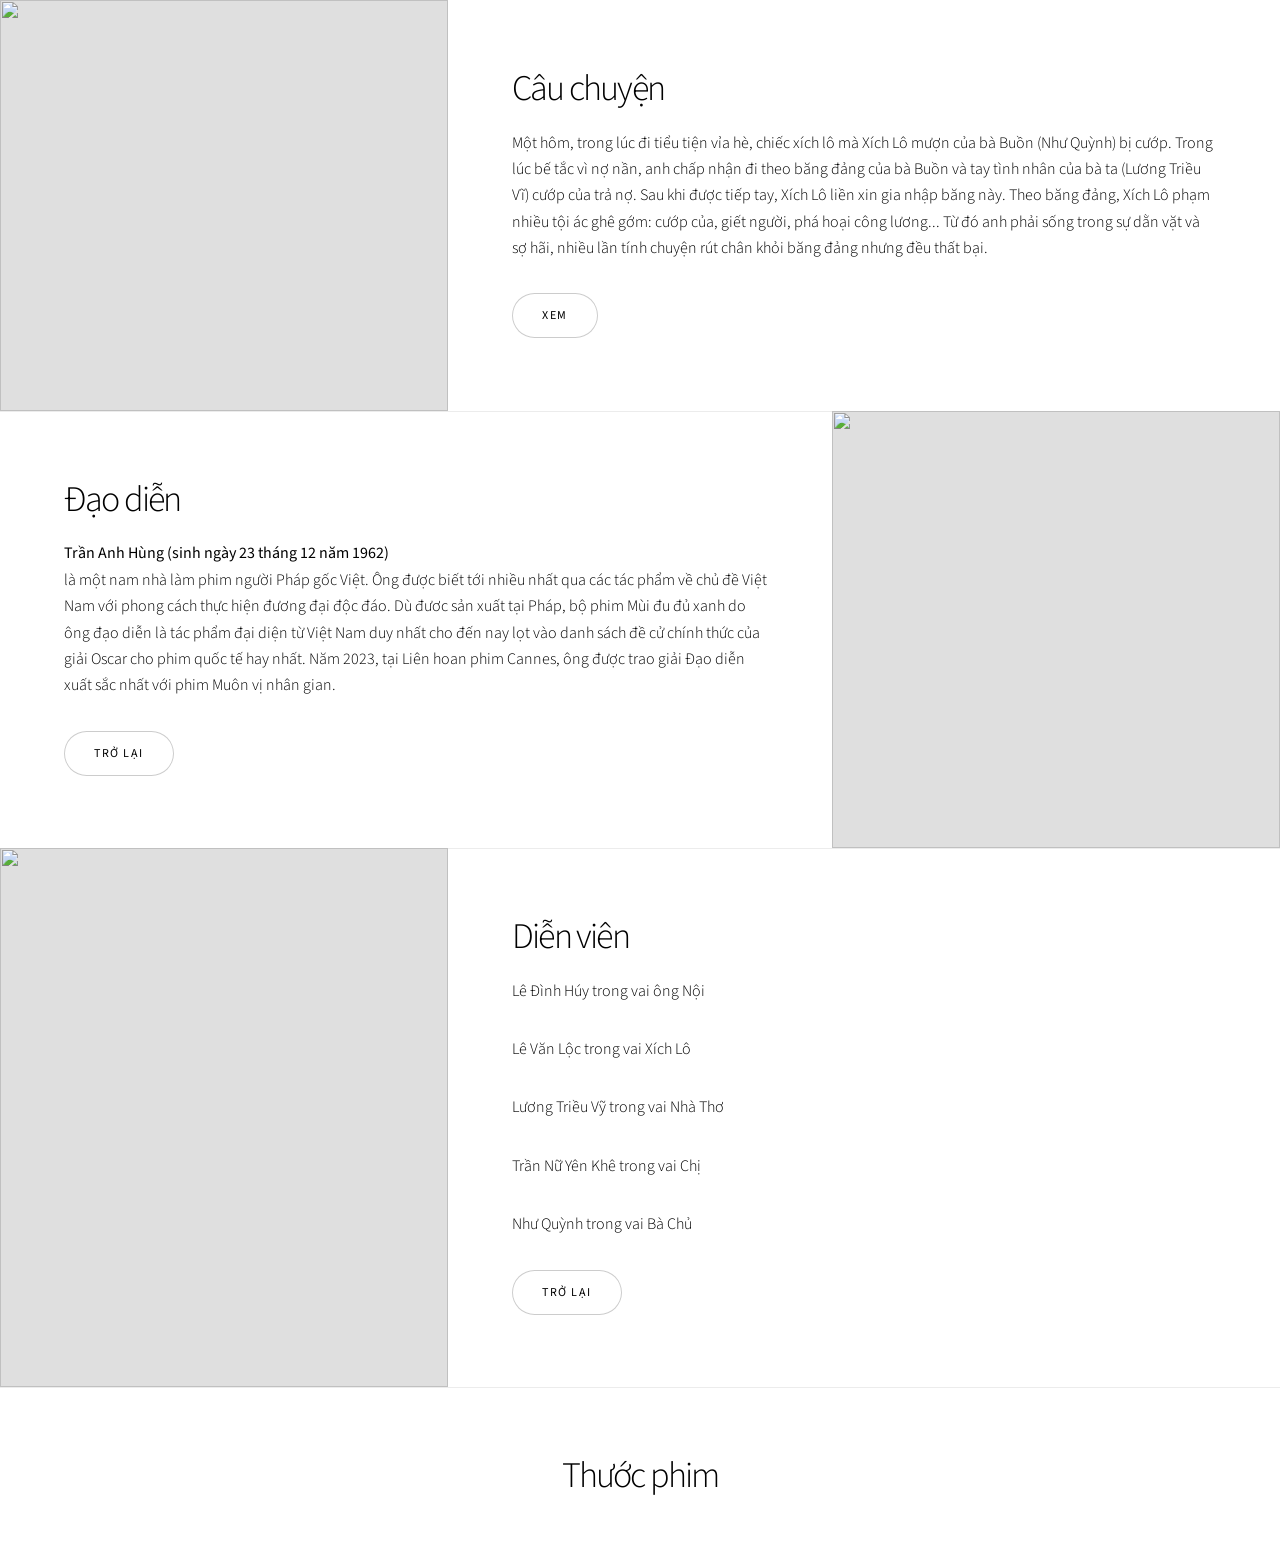
==== index-demo 3.html @ a46a16ca "Add files via upload" ====
<!DOCTYPE HTML>
<html>
	<head>
		<title>Story by HTML5 UP</title>
		<meta charset="utf-8" />
		<meta name="viewport" content="width=device-width, initial-scale=1, user-scalable=no" />
		<link rel="stylesheet" href="Trang chi tiết/assets/css/main.css" />
		<noscript><link rel="stylesheet" href="assets/css/noscript.css" /></noscript>
	</head>
	<body class="is-preload">

		<!-- Wrapper -->
			<div id="wrapper" class="divided">
				<!-- Spotlight -->
					<section class="spotlight style1 orient-right content-align-left image-position-center onscroll-image-fade-in" id="first">
						<div class="content">
							<h2>Câu chuyện</h2>
							<p>Một hôm, trong lúc đi tiểu tiện vỉa hè, chiếc xích lô mà Xích Lô mượn của bà Buồn (Như Quỳnh) bị cướp. Trong lúc bế tắc vì nợ nần, anh chấp nhận đi theo băng đảng của bà Buồn và tay tình nhân của bà ta (Lương Triều Vĩ) cướp của trả nợ. Sau khi được tiếp tay, Xích Lô liền xin gia nhập băng này. Theo băng đảng, Xích Lô phạm nhiều tội ác ghê gớm: cướp của, giết người, phá hoại công lương... Từ đó anh phải sống trong sự dằn vặt và sợ hãi, nhiều lần tính chuyện rút chân khỏi băng đảng nhưng đều thất bại.</p>
							<ul class="actions stacked">
								<li><a href="Phim_Trailer/Xích lô.html" class="button">Xem</a></li>
							</ul>							
						</div>
						<div class="image">
							<img src="images/Xích lô_story.webp" alt="" />
						</div>
					</section>

				<!-- Spotlight -->
					<section class="spotlight style1 orient-left content-align-left image-position-center onscroll-image-fade-in">
						<div class="content">
							<h2>Đạo diễn</h2>
							<b>Trần Anh Hùng (sinh ngày 23 tháng 12 năm 1962)</b> <p>là một nam nhà làm phim người Pháp gốc Việt. Ông được biết tới nhiều nhất qua các tác phẩm về chủ đề Việt Nam với phong cách thực hiện đương đại độc đáo. Dù đươc sản xuất tại Pháp, bộ phim Mùi đu đủ xanh do ông đạo diễn là tác phẩm đại diện từ Việt Nam duy nhất cho đến nay lọt vào danh sách đề cử chính thức của giải Oscar cho phim quốc tế hay nhất. Năm 2023, tại Liên hoan phim Cannes, ông được trao giải Đạo diễn xuất sắc nhất với phim Muôn vị nhân gian.</p>
							<ul class="actions stacked">
								<li><a href="#" class="button">Trở lại</a></li>
							</ul>
						</div>
						<div class="image">
							<img src="images/Xích lô_đạo diễn.webp" alt="" />
						</div>
					</section>

				<!-- Spotlight -->
					<section class="spotlight style1 orient-right content-align-left image-position-center onscroll-image-fade-in">
						<div class="content">
							<h2>Diễn viên</h2>
							<p>Lê Đình Húy trong vai ông Nội</p>
							<p>Lê Văn Lộc trong vai Xích Lô</p>
							<p>Lương Triều Vỹ trong vai Nhà Thơ</p>
                            <p>Trần Nữ Yên Khê trong vai Chị</p>
							</p>Như Quỳnh trong vai Bà Chủ</p>
							<ul class="actions stacked">
								<li><a href="#" class="button">Trở lại</a></li>
							</ul>
						</div>
						<div class="image">
							<img src="images/Xích lô_diễn viên.webp" alt="" />
						</div>
					</section>

				<!-- Gallery -->
					<section class="wrapper style1 align-center">
						<div class="inner">
							<h2>Thước phim</h2>
						</div>

						<!-- Gallery -->
							<div class="gallery style2 medium lightbox onscroll-fade-in">
								<article>
									<a href="images/Xích lô_1.webp" class="image">
										<img src="images/Xích lô_1.webp" alt="" />
									</a>
									<div class="caption">
										<h3>Ảnh 1</h3>
										<ul class="actions fixed">
											<li><span class="button small">Xem</span></li>
										</ul>
									</div>
								</article>
								<article>
									<a href="images/Xích lô_2.webp" class="image">
										<img src="images/Xích lô_2.webp" alt="" />
									</a>
									<div class="caption">
										<h3>Ảnh 2</h3>
										<ul class="actions fixed">
											<li><span class="button small">Xem</span></li>
										</ul>
									</div>
								</article>
								<article>
									<a href="images/Xích lô_3.webp" class="image">
										<img src="images/Xích lô_3.webp" alt="" />
									</a>
									<div class="caption">
										<h3>Ảnh 3</h3>
										<ul class="actions fixed">
											<li><span class="button small">Xem</span></li>
										</ul>
									</div>
								</article>
								<article>
									<a href="images/Xích lô_4.webp" class="image">
										<img src="images/Xích lô_4.webp" alt="" />
									</a>
									<div class="caption">
										<h3>Ảnh 4</h3>
										<ul class="actions fixed">
											<li><span class="button small">Xem</span></li>
										</ul>
									</div>
								</article>
							</div>

					</section>
---- Trang chi tiết/assets/css/main.css ----
@import url(fontawesome-all.min.css);
@import url("https://fonts.googleapis.com/css?family=Source+Sans+Pro:300,300i,400,400i");

/*
	Story by HTML5 UP
	html5up.net | @ajlkn
	Free for personal and commercial use under the CCA 3.0 license (html5up.net/license)
*/

html, body, div, span, applet, object,
iframe, h1, h2, h3, h4, h5, h6, p, blockquote,
pre, a, abbr, acronym, address, big, cite,
code, del, dfn, em, img, ins, kbd, q, s, samp,
small, strike, strong, sub, sup, tt, var, b,
u, i, center, dl, dt, dd, ol, ul, li, fieldset,
form, label, legend, table, caption, tbody,
tfoot, thead, tr, th, td, article, aside,
canvas, details, embed, figure, figcaption,
footer, header, hgroup, menu, nav, output, ruby,
section, summary, time, mark, audio, video {
	margin: 0;
	padding: 0;
	border: 0;
	font-size: 100%;
	font: inherit;
	vertical-align: baseline;}

article, aside, details, figcaption, figure,
footer, header, hgroup, menu, nav, section {
	display: block;}

body {
	line-height: 1;
}

ol, ul {
	list-style: none;
}

blockquote, q {
	quotes: none;
}

	blockquote:before, blockquote:after, q:before, q:after {
		content: '';
		content: none;
	}

table {
	border-collapse: collapse;
	border-spacing: 0;
}

body {
	-webkit-text-size-adjust: none;
}

mark {
	background-color: transparent;
	color: inherit;
}

input::-moz-focus-inner {
	border: 0;
	padding: 0;
}

input, select, textarea {
	-moz-appearance: none;
	-webkit-appearance: none;
	-ms-appearance: none;
	appearance: none;
}

/* Basic */

	@-ms-viewport {
		width: device-width;
	}

	body {
		-ms-overflow-style: scrollbar;
	}

	@media screen and (max-width: 480px) {

		html, body {
			min-width: 320px;
		}

	}

	html {
		box-sizing: border-box;
	}

	*, *:before, *:after {
		box-sizing: inherit;
	}

	body {
		background: #ffffff;
	}

		body.is-preload *, body.is-preload *:before, body.is-preload *:after {
			-moz-animation: none !important;
			-webkit-animation: none !important;
			-ms-animation: none !important;
			animation: none !important;
			-moz-transition: none !important;
			-webkit-transition: none !important;
			-ms-transition: none !important;
			transition: none !important;
		}

/* Type */

	html {
		font-size: 18pt;
	}

		@media screen and (max-width: 1680px) {

			html {
				font-size: 14pt;
			}

		}

		@media screen and (max-width: 1280px) {

			html {
				font-size: 12pt;
			}

		}

		@media screen and (max-width: 736px) {

			html {
				font-size: 11pt;
			}

		}

		@media screen and (max-width: 360px) {

			html {
				font-size: 10pt;
			}

		}

	body {
		background-color: #ffffff;
		color: #000000;
	}

	body, input, select, textarea {
		font-family: "Source Sans Pro", Helvetica, sans-serif;
		font-size: 1rem;
		font-weight: 300;
		line-height: 1.65;
	}

	a {
		-moz-transition: color 0.2s ease-in-out;
		-webkit-transition: color 0.2s ease-in-out;
		-ms-transition: color 0.2s ease-in-out;
		transition: color 0.2s ease-in-out;
		text-decoration: underline;
	}

		a:hover {
			text-decoration: none;
		}

	strong, b {
		font-weight: 400;
	}

	em, i {
		font-style: italic;
	}

	p {
		margin: 0 0 2rem 0;
	}

		p.major {
			font-size: 1.25rem;
		}

	h1, h2, h3, h4, h5, h6 {
		font-weight: 300;
		line-height: 1.375;
		letter-spacing: -0.05em;
		margin: 0 0 1rem 0;
	}

		h1 a, h2 a, h3 a, h4 a, h5 a, h6 a {
			color: inherit;
			text-decoration: none;
		}

	h1 {
		font-size: 3.5rem;
		line-height: 1.2;
	}

	h2 {
		font-size: 2.25rem;
	}

	h3 {
		font-size: 1.5rem;
	}

	h4 {
		font-size: 1.1rem;
	}

	h5 {
		font-size: 0.9rem;
	}

	h6 {
		font-size: 0.7rem;
	}

	sub {
		font-size: 0.8rem;
		position: relative;
		top: 0.5rem;
	}

	sup {
		font-size: 0.8rem;
		position: relative;
		top: -0.5rem;
	}

	blockquote {
		border-left: solid 4px;
		font-style: italic;
		margin: 0 0 2rem 0;
		padding: 0.5rem 0 0.5rem 2rem;
	}

	code {
		border-radius: 4px;
		font-family: "Courier New", monospace;
		font-size: 0.9em;
		margin: 0 0.25rem;
		padding: 0.25rem 0.325rem;
	}

	pre {
		-webkit-overflow-scrolling: touch;
		font-family: "Courier New", monospace;
		font-size: 0.9em;
		margin: 0 0 2rem 0;
	}

		pre code {
			display: block;
			line-height: 1.5;
			padding: 0.75rem 1rem;
			overflow-x: auto;
		}

	hr {
		border: 0;
		border-bottom: solid 1px;
		margin: 2.5rem 0;
	}

		hr.major {
			margin: 3.5rem 0;
		}

	.align-left {
		text-align: left;
	}

	.align-center {
		text-align: center;
	}

	.align-right {
		text-align: right;
	}

	@media screen and (max-width: 736px) {

		p.major {
			font-size: 1.1rem;
		}

		h1 {
			font-size: 2.5rem;
		}

		h2 {
			font-size: 2rem;
		}

		h3 {
			font-size: 1.25rem;
		}

		h4 {
			font-size: 1rem;
		}

	}

	input, select, textarea {
		color: #000000;
	}

	a {
		color: #000000;
	}

		a:hover {
			color: #47D3E5;
		}

	strong, b {
		color: #000000;
	}

	h1, h2, h3, h4, h5, h6 {
		color: #000000;
	}

	blockquote {
		border-left-color: rgba(0, 0, 0, 0.2);
	}

	code {
		background: rgba(0, 0, 0, 0.05);
		border-color: rgba(0, 0, 0, 0.2);
	}

	hr {
		border-bottom-color: rgba(0, 0, 0, 0.2);
	}

/* Row */

	.row {
		display: flex;
		flex-wrap: wrap;
		box-sizing: border-box;
		align-items: stretch;
	}

		.row > * {
			box-sizing: border-box;
		}

		.row.gtr-uniform > * > :last-child {
			margin-bottom: 0;
		}

		.row.aln-left {
			justify-content: flex-start;
		}

		.row.aln-center {
			justify-content: center;
		}

		.row.aln-right {
			justify-content: flex-end;
		}

		.row.aln-top {
			align-items: flex-start;
		}

		.row.aln-middle {
			align-items: center;
		}

		.row.aln-bottom {
			align-items: flex-end;
		}

		.row > .imp {
			order: -1;
		}

		.row > .col-1 {
			width: 8.33333%;
		}

		.row > .off-1 {
			margin-left: 8.33333%;
		}

		.row > .col-2 {
			width: 16.66667%;
		}

		.row > .off-2 {
			margin-left: 16.66667%;
		}

		.row > .col-3 {
			width: 25%;
		}

		.row > .off-3 {
			margin-left: 25%;
		}

		.row > .col-4 {
			width: 33.33333%;
		}

		.row > .off-4 {
			margin-left: 33.33333%;
		}

		.row > .col-5 {
			width: 41.66667%;
		}

		.row > .off-5 {
			margin-left: 41.66667%;
		}

		.row > .col-6 {
			width: 50%;
		}

		.row > .off-6 {
			margin-left: 50%;
		}

		.row > .col-7 {
			width: 58.33333%;
		}

		.row > .off-7 {
			margin-left: 58.33333%;
		}

		.row > .col-8 {
			width: 66.66667%;
		}

		.row > .off-8 {
			margin-left: 66.66667%;
		}

		.row > .col-9 {
			width: 75%;
		}

		.row > .off-9 {
			margin-left: 75%;
		}

		.row > .col-10 {
			width: 83.33333%;
		}

		.row > .off-10 {
			margin-left: 83.33333%;
		}

		.row > .col-11 {
			width: 91.66667%;
		}

		.row > .off-11 {
			margin-left: 91.66667%;
		}

		.row > .col-12 {
			width: 100%;
		}

		.row > .off-12 {
			margin-left: 100%;
		}

		.row.gtr-0 {
			margin-top: 0;
			margin-left: 0rem;
		}

			.row.gtr-0 > * {
				padding: 0 0 0 0rem;
			}

			.row.gtr-0.gtr-uniform {
				margin-top: 0rem;
			}

				.row.gtr-0.gtr-uniform > * {
					padding-top: 0rem;
				}

		.row.gtr-25 {
			margin-top: 0;
			margin-left: -0.5rem;
		}

			.row.gtr-25 > * {
				padding: 0 0 0 0.5rem;
			}

			.row.gtr-25.gtr-uniform {
				margin-top: -0.5rem;
			}

				.row.gtr-25.gtr-uniform > * {
					padding-top: 0.5rem;
				}

		.row.gtr-50 {
			margin-top: 0;
			margin-left: -1rem;
		}

			.row.gtr-50 > * {
				padding: 0 0 0 1rem;
			}

			.row.gtr-50.gtr-uniform {
				margin-top: -1rem;
			}

				.row.gtr-50.gtr-uniform > * {
					padding-top: 1rem;
				}

		.row {
			margin-top: 0;
			margin-left: -2rem;
		}

			.row > * {
				padding: 0 0 0 2rem;
			}

			.row.gtr-uniform {
				margin-top: -2rem;
			}

				.row.gtr-uniform > * {
					padding-top: 2rem;
				}

		.row.gtr-150 {
			margin-top: 0;
			margin-left: -3rem;
		}

			.row.gtr-150 > * {
				padding: 0 0 0 3rem;
			}

			.row.gtr-150.gtr-uniform {
				margin-top: -3rem;
			}

				.row.gtr-150.gtr-uniform > * {
					padding-top: 3rem;
				}

		.row.gtr-200 {
			margin-top: 0;
			margin-left: -4rem;
		}

			.row.gtr-200 > * {
				padding: 0 0 0 4rem;
			}

			.row.gtr-200.gtr-uniform {
				margin-top: -4rem;
			}

				.row.gtr-200.gtr-uniform > * {
					padding-top: 4rem;
				}

		@media screen and (max-width: 1680px) {

			.row {
				display: flex;
				flex-wrap: wrap;
				box-sizing: border-box;
				align-items: stretch;
			}

				.row > * {
					box-sizing: border-box;
				}

				.row.gtr-uniform > * > :last-child {
					margin-bottom: 0;
				}

				.row.aln-left {
					justify-content: flex-start;
				}

				.row.aln-center {
					justify-content: center;
				}

				.row.aln-right {
					justify-content: flex-end;
				}

				.row.aln-top {
					align-items: flex-start;
				}

				.row.aln-middle {
					align-items: center;
				}

				.row.aln-bottom {
					align-items: flex-end;
				}

				.row > .imp-xlarge {
					order: -1;
				}

				.row > .col-1-xlarge {
					width: 8.33333%;
				}

				.row > .off-1-xlarge {
					margin-left: 8.33333%;
				}

				.row > .col-2-xlarge {
					width: 16.66667%;
				}

				.row > .off-2-xlarge {
					margin-left: 16.66667%;
				}

				.row > .col-3-xlarge {
					width: 25%;
				}

				.row > .off-3-xlarge {
					margin-left: 25%;
				}

				.row > .col-4-xlarge {
					width: 33.33333%;
				}

				.row > .off-4-xlarge {
					margin-left: 33.33333%;
				}

				.row > .col-5-xlarge {
					width: 41.66667%;
				}

				.row > .off-5-xlarge {
					margin-left: 41.66667%;
				}

				.row > .col-6-xlarge {
					width: 50%;
				}

				.row > .off-6-xlarge {
					margin-left: 50%;
				}

				.row > .col-7-xlarge {
					width: 58.33333%;
				}

				.row > .off-7-xlarge {
					margin-left: 58.33333%;
				}

				.row > .col-8-xlarge {
					width: 66.66667%;
				}

				.row > .off-8-xlarge {
					margin-left: 66.66667%;
				}

				.row > .col-9-xlarge {
					width: 75%;
				}

				.row > .off-9-xlarge {
					margin-left: 75%;
				}

				.row > .col-10-xlarge {
					width: 83.33333%;
				}

				.row > .off-10-xlarge {
					margin-left: 83.33333%;
				}

				.row > .col-11-xlarge {
					width: 91.66667%;
				}

				.row > .off-11-xlarge {
					margin-left: 91.66667%;
				}

				.row > .col-12-xlarge {
					width: 100%;
				}

				.row > .off-12-xlarge {
					margin-left: 100%;
				}

				.row.gtr-0 {
					margin-top: 0;
					margin-left: 0rem;
				}

					.row.gtr-0 > * {
						padding: 0 0 0 0rem;
					}

					.row.gtr-0.gtr-uniform {
						margin-top: 0rem;
					}

						.row.gtr-0.gtr-uniform > * {
							padding-top: 0rem;
						}

				.row.gtr-25 {
					margin-top: 0;
					margin-left: -0.5rem;
				}

					.row.gtr-25 > * {
						padding: 0 0 0 0.5rem;
					}

					.row.gtr-25.gtr-uniform {
						margin-top: -0.5rem;
					}

						.row.gtr-25.gtr-uniform > * {
							padding-top: 0.5rem;
						}

				.row.gtr-50 {
					margin-top: 0;
					margin-left: -1rem;
				}

					.row.gtr-50 > * {
						padding: 0 0 0 1rem;
					}

					.row.gtr-50.gtr-uniform {
						margin-top: -1rem;
					}

						.row.gtr-50.gtr-uniform > * {
							padding-top: 1rem;
						}

				.row {
					margin-top: 0;
					margin-left: -2rem;
				}

					.row > * {
						padding: 0 0 0 2rem;
					}

					.row.gtr-uniform {
						margin-top: -2rem;
					}

						.row.gtr-uniform > * {
							padding-top: 2rem;
						}

				.row.gtr-150 {
					margin-top: 0;
					margin-left: -3rem;
				}

					.row.gtr-150 > * {
						padding: 0 0 0 3rem;
					}

					.row.gtr-150.gtr-uniform {
						margin-top: -3rem;
					}

						.row.gtr-150.gtr-uniform > * {
							padding-top: 3rem;
						}

				.row.gtr-200 {
					margin-top: 0;
					margin-left: -4rem;
				}

					.row.gtr-200 > * {
						padding: 0 0 0 4rem;
					}

					.row.gtr-200.gtr-uniform {
						margin-top: -4rem;
					}

						.row.gtr-200.gtr-uniform > * {
							padding-top: 4rem;
						}

		}

		@media screen and (max-width: 1280px) {

			.row {
				display: flex;
				flex-wrap: wrap;
				box-sizing: border-box;
				align-items: stretch;
			}

				.row > * {
					box-sizing: border-box;
				}

				.row.gtr-uniform > * > :last-child {
					margin-bottom: 0;
				}

				.row.aln-left {
					justify-content: flex-start;
				}

				.row.aln-center {
					justify-content: center;
				}

				.row.aln-right {
					justify-content: flex-end;
				}

				.row.aln-top {
					align-items: flex-start;
				}

				.row.aln-middle {
					align-items: center;
				}

				.row.aln-bottom {
					align-items: flex-end;
				}

				.row > .imp-large {
					order: -1;
				}

				.row > .col-1-large {
					width: 8.33333%;
				}

				.row > .off-1-large {
					margin-left: 8.33333%;
				}

				.row > .col-2-large {
					width: 16.66667%;
				}

				.row > .off-2-large {
					margin-left: 16.66667%;
				}

				.row > .col-3-large {
					width: 25%;
				}

				.row > .off-3-large {
					margin-left: 25%;
				}

				.row > .col-4-large {
					width: 33.33333%;
				}

				.row > .off-4-large {
					margin-left: 33.33333%;
				}

				.row > .col-5-large {
					width: 41.66667%;
				}

				.row > .off-5-large {
					margin-left: 41.66667%;
				}

				.row > .col-6-large {
					width: 50%;
				}

				.row > .off-6-large {
					margin-left: 50%;
				}

				.row > .col-7-large {
					width: 58.33333%;
				}

				.row > .off-7-large {
					margin-left: 58.33333%;
				}

				.row > .col-8-large {
					width: 66.66667%;
				}

				.row > .off-8-large {
					margin-left: 66.66667%;
				}

				.row > .col-9-large {
					width: 75%;
				}

				.row > .off-9-large {
					margin-left: 75%;
				}

				.row > .col-10-large {
					width: 83.33333%;
				}

				.row > .off-10-large {
					margin-left: 83.33333%;
				}

				.row > .col-11-large {
					width: 91.66667%;
				}

				.row > .off-11-large {
					margin-left: 91.66667%;
				}

				.row > .col-12-large {
					width: 100%;
				}

				.row > .off-12-large {
					margin-left: 100%;
				}

				.row.gtr-0 {
					margin-top: 0;
					margin-left: 0rem;
				}

					.row.gtr-0 > * {
						padding: 0 0 0 0rem;
					}

					.row.gtr-0.gtr-uniform {
						margin-top: 0rem;
					}

						.row.gtr-0.gtr-uniform > * {
							padding-top: 0rem;
						}

				.row.gtr-25 {
					margin-top: 0;
					margin-left: -0.5rem;
				}

					.row.gtr-25 > * {
						padding: 0 0 0 0.5rem;
					}

					.row.gtr-25.gtr-uniform {
						margin-top: -0.5rem;
					}

						.row.gtr-25.gtr-uniform > * {
							padding-top: 0.5rem;
						}

				.row.gtr-50 {
					margin-top: 0;
					margin-left: -1rem;
				}

					.row.gtr-50 > * {
						padding: 0 0 0 1rem;
					}

					.row.gtr-50.gtr-uniform {
						margin-top: -1rem;
					}

						.row.gtr-50.gtr-uniform > * {
							padding-top: 1rem;
						}

				.row {
					margin-top: 0;
					margin-left: -2rem;
				}

					.row > * {
						padding: 0 0 0 2rem;
					}

					.row.gtr-uniform {
						margin-top: -2rem;
					}

						.row.gtr-uniform > * {
							padding-top: 2rem;
						}

				.row.gtr-150 {
					margin-top: 0;
					margin-left: -3rem;
				}

					.row.gtr-150 > * {
						padding: 0 0 0 3rem;
					}

					.row.gtr-150.gtr-uniform {
						margin-top: -3rem;
					}

						.row.gtr-150.gtr-uniform > * {
							padding-top: 3rem;
						}

				.row.gtr-200 {
					margin-top: 0;
					margin-left: -4rem;
				}

					.row.gtr-200 > * {
						padding: 0 0 0 4rem;
					}

					.row.gtr-200.gtr-uniform {
						margin-top: -4rem;
					}

						.row.gtr-200.gtr-uniform > * {
							padding-top: 4rem;
						}

		}

		@media screen and (max-width: 980px) {

			.row {
				display: flex;
				flex-wrap: wrap;
				box-sizing: border-box;
				align-items: stretch;
			}

				.row > * {
					box-sizing: border-box;
				}

				.row.gtr-uniform > * > :last-child {
					margin-bottom: 0;
				}

				.row.aln-left {
					justify-content: flex-start;
				}

				.row.aln-center {
					justify-content: center;
				}

				.row.aln-right {
					justify-content: flex-end;
				}

				.row.aln-top {
					align-items: flex-start;
				}

				.row.aln-middle {
					align-items: center;
				}

				.row.aln-bottom {
					align-items: flex-end;
				}

				.row > .imp-medium {
					order: -1;
				}

				.row > .col-1-medium {
					width: 8.33333%;
				}

				.row > .off-1-medium {
					margin-left: 8.33333%;
				}

				.row > .col-2-medium {
					width: 16.66667%;
				}

				.row > .off-2-medium {
					margin-left: 16.66667%;
				}

				.row > .col-3-medium {
					width: 25%;
				}

				.row > .off-3-medium {
					margin-left: 25%;
				}

				.row > .col-4-medium {
					width: 33.33333%;
				}

				.row > .off-4-medium {
					margin-left: 33.33333%;
				}

				.row > .col-5-medium {
					width: 41.66667%;
				}

				.row > .off-5-medium {
					margin-left: 41.66667%;
				}

				.row > .col-6-medium {
					width: 50%;
				}

				.row > .off-6-medium {
					margin-left: 50%;
				}

				.row > .col-7-medium {
					width: 58.33333%;
				}

				.row > .off-7-medium {
					margin-left: 58.33333%;
				}

				.row > .col-8-medium {
					width: 66.66667%;
				}

				.row > .off-8-medium {
					margin-left: 66.66667%;
				}

				.row > .col-9-medium {
					width: 75%;
				}

				.row > .off-9-medium {
					margin-left: 75%;
				}

				.row > .col-10-medium {
					width: 83.33333%;
				}

				.row > .off-10-medium {
					margin-left: 83.33333%;
				}

				.row > .col-11-medium {
					width: 91.66667%;
				}

				.row > .off-11-medium {
					margin-left: 91.66667%;
				}

				.row > .col-12-medium {
					width: 100%;
				}

				.row > .off-12-medium {
					margin-left: 100%;
				}

				.row.gtr-0 {
					margin-top: 0;
					margin-left: 0rem;
				}

					.row.gtr-0 > * {
						padding: 0 0 0 0rem;
					}

					.row.gtr-0.gtr-uniform {
						margin-top: 0rem;
					}

						.row.gtr-0.gtr-uniform > * {
							padding-top: 0rem;
						}

				.row.gtr-25 {
					margin-top: 0;
					margin-left: -0.5rem;
				}

					.row.gtr-25 > * {
						padding: 0 0 0 0.5rem;
					}

					.row.gtr-25.gtr-uniform {
						margin-top: -0.5rem;
					}

						.row.gtr-25.gtr-uniform > * {
							padding-top: 0.5rem;
						}

				.row.gtr-50 {
					margin-top: 0;
					margin-left: -1rem;
				}

					.row.gtr-50 > * {
						padding: 0 0 0 1rem;
					}

					.row.gtr-50.gtr-uniform {
						margin-top: -1rem;
					}

						.row.gtr-50.gtr-uniform > * {
							padding-top: 1rem;
						}

				.row {
					margin-top: 0;
					margin-left: -2rem;
				}

					.row > * {
						padding: 0 0 0 2rem;
					}

					.row.gtr-uniform {
						margin-top: -2rem;
					}

						.row.gtr-uniform > * {
							padding-top: 2rem;
						}

				.row.gtr-150 {
					margin-top: 0;
					margin-left: -3rem;
				}

					.row.gtr-150 > * {
						padding: 0 0 0 3rem;
					}

					.row.gtr-150.gtr-uniform {
						margin-top: -3rem;
					}

						.row.gtr-150.gtr-uniform > * {
							padding-top: 3rem;
						}

				.row.gtr-200 {
					margin-top: 0;
					margin-left: -4rem;
				}

					.row.gtr-200 > * {
						padding: 0 0 0 4rem;
					}

					.row.gtr-200.gtr-uniform {
						margin-top: -4rem;
					}

						.row.gtr-200.gtr-uniform > * {
							padding-top: 4rem;
						}

		}

		@media screen and (max-width: 736px) {

			.row {
				display: flex;
				flex-wrap: wrap;
				box-sizing: border-box;
				align-items: stretch;
			}

				.row > * {
					box-sizing: border-box;
				}

				.row.gtr-uniform > * > :last-child {
					margin-bottom: 0;
				}

				.row.aln-left {
					justify-content: flex-start;
				}

				.row.aln-center {
					justify-content: center;
				}

				.row.aln-right {
					justify-content: flex-end;
				}

				.row.aln-top {
					align-items: flex-start;
				}

				.row.aln-middle {
					align-items: center;
				}

				.row.aln-bottom {
					align-items: flex-end;
				}

				.row > .imp-small {
					order: -1;
				}

				.row > .col-1-small {
					width: 8.33333%;
				}

				.row > .off-1-small {
					margin-left: 8.33333%;
				}

				.row > .col-2-small {
					width: 16.66667%;
				}

				.row > .off-2-small {
					margin-left: 16.66667%;
				}

				.row > .col-3-small {
					width: 25%;
				}

				.row > .off-3-small {
					margin-left: 25%;
				}

				.row > .col-4-small {
					width: 33.33333%;
				}

				.row > .off-4-small {
					margin-left: 33.33333%;
				}

				.row > .col-5-small {
					width: 41.66667%;
				}

				.row > .off-5-small {
					margin-left: 41.66667%;
				}

				.row > .col-6-small {
					width: 50%;
				}

				.row > .off-6-small {
					margin-left: 50%;
				}

				.row > .col-7-small {
					width: 58.33333%;
				}

				.row > .off-7-small {
					margin-left: 58.33333%;
				}

				.row > .col-8-small {
					width: 66.66667%;
				}

				.row > .off-8-small {
					margin-left: 66.66667%;
				}

				.row > .col-9-small {
					width: 75%;
				}

				.row > .off-9-small {
					margin-left: 75%;
				}

				.row > .col-10-small {
					width: 83.33333%;
				}

				.row > .off-10-small {
					margin-left: 83.33333%;
				}

				.row > .col-11-small {
					width: 91.66667%;
				}

				.row > .off-11-small {
					margin-left: 91.66667%;
				}

				.row > .col-12-small {
					width: 100%;
				}

				.row > .off-12-small {
					margin-left: 100%;
				}

				.row.gtr-0 {
					margin-top: 0;
					margin-left: 0rem;
				}

					.row.gtr-0 > * {
						padding: 0 0 0 0rem;
					}

					.row.gtr-0.gtr-uniform {
						margin-top: 0rem;
					}

						.row.gtr-0.gtr-uniform > * {
							padding-top: 0rem;
						}

				.row.gtr-25 {
					margin-top: 0;
					margin-left: -0.5rem;
				}

					.row.gtr-25 > * {
						padding: 0 0 0 0.5rem;
					}

					.row.gtr-25.gtr-uniform {
						margin-top: -0.5rem;
					}

						.row.gtr-25.gtr-uniform > * {
							padding-top: 0.5rem;
						}

				.row.gtr-50 {
					margin-top: 0;
					margin-left: -1rem;
				}

					.row.gtr-50 > * {
						padding: 0 0 0 1rem;
					}

					.row.gtr-50.gtr-uniform {
						margin-top: -1rem;
					}

						.row.gtr-50.gtr-uniform > * {
							padding-top: 1rem;
						}

				.row {
					margin-top: 0;
					margin-left: -2rem;
				}

					.row > * {
						padding: 0 0 0 2rem;
					}

					.row.gtr-uniform {
						margin-top: -2rem;
					}

						.row.gtr-uniform > * {
							padding-top: 2rem;
						}

				.row.gtr-150 {
					margin-top: 0;
					margin-left: -3rem;
				}

					.row.gtr-150 > * {
						padding: 0 0 0 3rem;
					}

					.row.gtr-150.gtr-uniform {
						margin-top: -3rem;
					}

						.row.gtr-150.gtr-uniform > * {
							padding-top: 3rem;
						}

				.row.gtr-200 {
					margin-top: 0;
					margin-left: -4rem;
				}

					.row.gtr-200 > * {
						padding: 0 0 0 4rem;
					}

					.row.gtr-200.gtr-uniform {
						margin-top: -4rem;
					}

						.row.gtr-200.gtr-uniform > * {
							padding-top: 4rem;
						}

		}

		@media screen and (max-width: 480px) {

			.row {
				display: flex;
				flex-wrap: wrap;
				box-sizing: border-box;
				align-items: stretch;
			}

				.row > * {
					box-sizing: border-box;
				}

				.row.gtr-uniform > * > :last-child {
					margin-bottom: 0;
				}

				.row.aln-left {
					justify-content: flex-start;
				}

				.row.aln-center {
					justify-content: center;
				}

				.row.aln-right {
					justify-content: flex-end;
				}

				.row.aln-top {
					align-items: flex-start;
				}

				.row.aln-middle {
					align-items: center;
				}

				.row.aln-bottom {
					align-items: flex-end;
				}

				.row > .imp-xsmall {
					order: -1;
				}

				.row > .col-1-xsmall {
					width: 8.33333%;
				}

				.row > .off-1-xsmall {
					margin-left: 8.33333%;
				}

				.row > .col-2-xsmall {
					width: 16.66667%;
				}

				.row > .off-2-xsmall {
					margin-left: 16.66667%;
				}

				.row > .col-3-xsmall {
					width: 25%;
				}

				.row > .off-3-xsmall {
					margin-left: 25%;
				}

				.row > .col-4-xsmall {
					width: 33.33333%;
				}

				.row > .off-4-xsmall {
					margin-left: 33.33333%;
				}

				.row > .col-5-xsmall {
					width: 41.66667%;
				}

				.row > .off-5-xsmall {
					margin-left: 41.66667%;
				}

				.row > .col-6-xsmall {
					width: 50%;
				}

				.row > .off-6-xsmall {
					margin-left: 50%;
				}

				.row > .col-7-xsmall {
					width: 58.33333%;
				}

				.row > .off-7-xsmall {
					margin-left: 58.33333%;
				}

				.row > .col-8-xsmall {
					width: 66.66667%;
				}

				.row > .off-8-xsmall {
					margin-left: 66.66667%;
				}

				.row > .col-9-xsmall {
					width: 75%;
				}

				.row > .off-9-xsmall {
					margin-left: 75%;
				}

				.row > .col-10-xsmall {
					width: 83.33333%;
				}

				.row > .off-10-xsmall {
					margin-left: 83.33333%;
				}

				.row > .col-11-xsmall {
					width: 91.66667%;
				}

				.row > .off-11-xsmall {
					margin-left: 91.66667%;
				}

				.row > .col-12-xsmall {
					width: 100%;
				}

				.row > .off-12-xsmall {
					margin-left: 100%;
				}

				.row.gtr-0 {
					margin-top: 0;
					margin-left: 0rem;
				}

					.row.gtr-0 > * {
						padding: 0 0 0 0rem;
					}

					.row.gtr-0.gtr-uniform {
						margin-top: 0rem;
					}

						.row.gtr-0.gtr-uniform > * {
							padding-top: 0rem;
						}

				.row.gtr-25 {
					margin-top: 0;
					margin-left: -0.5rem;
				}

					.row.gtr-25 > * {
						padding: 0 0 0 0.5rem;
					}

					.row.gtr-25.gtr-uniform {
						margin-top: -0.5rem;
					}

						.row.gtr-25.gtr-uniform > * {
							padding-top: 0.5rem;
						}

				.row.gtr-50 {
					margin-top: 0;
					margin-left: -1rem;
				}

					.row.gtr-50 > * {
						padding: 0 0 0 1rem;
					}

					.row.gtr-50.gtr-uniform {
						margin-top: -1rem;
					}

						.row.gtr-50.gtr-uniform > * {
							padding-top: 1rem;
						}

				.row {
					margin-top: 0;
					margin-left: -2rem;
				}

					.row > * {
						padding: 0 0 0 2rem;
					}

					.row.gtr-uniform {
						margin-top: -2rem;
					}

						.row.gtr-uniform > * {
							padding-top: 2rem;
						}

				.row.gtr-150 {
					margin-top: 0;
					margin-left: -3rem;
				}

					.row.gtr-150 > * {
						padding: 0 0 0 3rem;
					}

					.row.gtr-150.gtr-uniform {
						margin-top: -3rem;
					}

						.row.gtr-150.gtr-uniform > * {
							padding-top: 3rem;
						}

				.row.gtr-200 {
					margin-top: 0;
					margin-left: -4rem;
				}

					.row.gtr-200 > * {
						padding: 0 0 0 4rem;
					}

					.row.gtr-200.gtr-uniform {
						margin-top: -4rem;
					}

						.row.gtr-200.gtr-uniform > * {
							padding-top: 4rem;
						}

		}

		@media screen and (max-width: 360px) {

			.row {
				display: flex;
				flex-wrap: wrap;
				box-sizing: border-box;
				align-items: stretch;
			}

				.row > * {
					box-sizing: border-box;
				}

				.row.gtr-uniform > * > :last-child {
					margin-bottom: 0;
				}

				.row.aln-left {
					justify-content: flex-start;
				}

				.row.aln-center {
					justify-content: center;
				}

				.row.aln-right {
					justify-content: flex-end;
				}

				.row.aln-top {
					align-items: flex-start;
				}

				.row.aln-middle {
					align-items: center;
				}

				.row.aln-bottom {
					align-items: flex-end;
				}

				.row > .imp-xxsmall {
					order: -1;
				}

				.row > .col-1-xxsmall {
					width: 8.33333%;
				}

				.row > .off-1-xxsmall {
					margin-left: 8.33333%;
				}

				.row > .col-2-xxsmall {
					width: 16.66667%;
				}

				.row > .off-2-xxsmall {
					margin-left: 16.66667%;
				}

				.row > .col-3-xxsmall {
					width: 25%;
				}

				.row > .off-3-xxsmall {
					margin-left: 25%;
				}

				.row > .col-4-xxsmall {
					width: 33.33333%;
				}

				.row > .off-4-xxsmall {
					margin-left: 33.33333%;
				}

				.row > .col-5-xxsmall {
					width: 41.66667%;
				}

				.row > .off-5-xxsmall {
					margin-left: 41.66667%;
				}

				.row > .col-6-xxsmall {
					width: 50%;
				}

				.row > .off-6-xxsmall {
					margin-left: 50%;
				}

				.row > .col-7-xxsmall {
					width: 58.33333%;
				}

				.row > .off-7-xxsmall {
					margin-left: 58.33333%;
				}

				.row > .col-8-xxsmall {
					width: 66.66667%;
				}

				.row > .off-8-xxsmall {
					margin-left: 66.66667%;
				}

				.row > .col-9-xxsmall {
					width: 75%;
				}

				.row > .off-9-xxsmall {
					margin-left: 75%;
				}

				.row > .col-10-xxsmall {
					width: 83.33333%;
				}

				.row > .off-10-xxsmall {
					margin-left: 83.33333%;
				}

				.row > .col-11-xxsmall {
					width: 91.66667%;
				}

				.row > .off-11-xxsmall {
					margin-left: 91.66667%;
				}

				.row > .col-12-xxsmall {
					width: 100%;
				}

				.row > .off-12-xxsmall {
					margin-left: 100%;
				}

				.row.gtr-0 {
					margin-top: 0;
					margin-left: 0rem;
				}

					.row.gtr-0 > * {
						padding: 0 0 0 0rem;
					}

					.row.gtr-0.gtr-uniform {
						margin-top: 0rem;
					}

						.row.gtr-0.gtr-uniform > * {
							padding-top: 0rem;
						}

				.row.gtr-25 {
					margin-top: 0;
					margin-left: -0.5rem;
				}

					.row.gtr-25 > * {
						padding: 0 0 0 0.5rem;
					}

					.row.gtr-25.gtr-uniform {
						margin-top: -0.5rem;
					}

						.row.gtr-25.gtr-uniform > * {
							padding-top: 0.5rem;
						}

				.row.gtr-50 {
					margin-top: 0;
					margin-left: -1rem;
				}

					.row.gtr-50 > * {
						padding: 0 0 0 1rem;
					}

					.row.gtr-50.gtr-uniform {
						margin-top: -1rem;
					}

						.row.gtr-50.gtr-uniform > * {
							padding-top: 1rem;
						}

				.row {
					margin-top: 0;
					margin-left: -2rem;
				}

					.row > * {
						padding: 0 0 0 2rem;
					}

					.row.gtr-uniform {
						margin-top: -2rem;
					}

						.row.gtr-uniform > * {
							padding-top: 2rem;
						}

				.row.gtr-150 {
					margin-top: 0;
					margin-left: -3rem;
				}

					.row.gtr-150 > * {
						padding: 0 0 0 3rem;
					}

					.row.gtr-150.gtr-uniform {
						margin-top: -3rem;
					}

						.row.gtr-150.gtr-uniform > * {
							padding-top: 3rem;
						}

				.row.gtr-200 {
					margin-top: 0;
					margin-left: -4rem;
				}

					.row.gtr-200 > * {
						padding: 0 0 0 4rem;
					}

					.row.gtr-200.gtr-uniform {
						margin-top: -4rem;
					}

						.row.gtr-200.gtr-uniform > * {
							padding-top: 4rem;
						}

		}

/* Box */

	.box {
		border-radius: 4px;
		border: solid 1px;
		margin-bottom: 2rem;
		padding: 1.5rem;
	}

		.box > :last-child,
		.box > :last-child > :last-child,
		.box > :last-child > :last-child > :last-child {
			margin-bottom: 0;
		}

		.box.alt {
			border: 0;
			border-radius: 0;
			padding: 0;
		}

	.box {
		border-color: rgba(0, 0, 0, 0.2);
	}

/* Button */

	input[type="submit"],
	input[type="reset"],
	input[type="button"],
	button,
	.button {
		-moz-appearance: none;
		-webkit-appearance: none;
		-ms-appearance: none;
		appearance: none;
		-moz-transition: background-color 0.2s ease-in-out, box-shadow 0.2s ease-in-out, color 0.2s ease-in-out;
		-webkit-transition: background-color 0.2s ease-in-out, box-shadow 0.2s ease-in-out, color 0.2s ease-in-out;
		-ms-transition: background-color 0.2s ease-in-out, box-shadow 0.2s ease-in-out, color 0.2s ease-in-out;
		transition: background-color 0.2s ease-in-out, box-shadow 0.2s ease-in-out, color 0.2s ease-in-out;
		border: 0;
		cursor: pointer;
		display: inline-block;
		font-weight: 400;
		letter-spacing: 0.125em;
		text-align: center;
		text-decoration: none;
		text-transform: uppercase;
		white-space: nowrap;
		font-size: 0.75rem;
		max-width: 20rem;
		height: 3.75em;
		line-height: 3.75em;
		border-radius: 3.75em;
		padding: 0 2.5em;
		text-overflow: ellipsis;
		overflow: hidden;
	}

		input[type="submit"].icon:before,
		input[type="reset"].icon:before,
		input[type="button"].icon:before,
		button.icon:before,
		.button.icon:before {
			margin-right: 0.5rem;
		}

		input[type="submit"].fit,
		input[type="reset"].fit,
		input[type="button"].fit,
		button.fit,
		.button.fit {
			width: 100%;
		}

		input[type="submit"].small,
		input[type="reset"].small,
		input[type="button"].small,
		button.small,
		.button.small {
			font-size: 0.6rem;
			height: 3.325em;
			line-height: 3.325em;
			border-radius: 3.325em;
			padding: 0 2em;
		}

		input[type="submit"].large,
		input[type="reset"].large,
		input[type="button"].large,
		button.large,
		.button.large {
			font-size: 0.8rem;
			height: 4em;
			line-height: 4em;
			border-radius: 4em;
			padding: 0 3em;
		}

		input[type="submit"].wide,
		input[type="reset"].wide,
		input[type="button"].wide,
		button.wide,
		.button.wide {
			min-width: 14em;
		}

		input[type="submit"].disabled, input[type="submit"]:disabled,
		input[type="reset"].disabled,
		input[type="reset"]:disabled,
		input[type="button"].disabled,
		input[type="button"]:disabled,
		button.disabled,
		button:disabled,
		.button.disabled,
		.button:disabled {
			pointer-events: none;
			opacity: 0.25;
		}

	input[type="submit"],
	input[type="reset"],
	input[type="button"],
	button,
	.button {
		background-color: transparent;
		box-shadow: inset 0 0 0 1px rgba(0, 0, 0, 0.2);
		color: #000000 !important;
	}

		input[type="submit"]:hover,
		input[type="reset"]:hover,
		input[type="button"]:hover,
		button:hover,
		.button:hover {
			box-shadow: inset 0 0 0 1px #47D3E5;
			color: #47D3E5 !important;
		}

		input[type="submit"]:active,
		input[type="reset"]:active,
		input[type="button"]:active,
		button:active,
		.button:active {
			background-color: rgba(71, 211, 229, 0.2);
			box-shadow: inset 0 0 0 1px #47D3E5;
			color: #47D3E5 !important;
		}

		input[type="submit"].primary,
		input[type="reset"].primary,
		input[type="button"].primary,
		button.primary,
		.button.primary {
			background-color: #000000;
			box-shadow: none;
			color: #ffffff !important;
		}

			input[type="submit"].primary:hover,
			input[type="reset"].primary:hover,
			input[type="button"].primary:hover,
			button.primary:hover,
			.button.primary:hover {
				background-color: #47D3E5;
			}

			input[type="submit"].primary:active,
			input[type="reset"].primary:active,
			input[type="button"].primary:active,
			button.primary:active,
			.button.primary:active {
				background-color: #1ebdd1;
			}

/* Form */

	form {
		margin: 0 0 2rem 0;
	}

		form > :last-child {
			margin-bottom: 0;
		}

		form > .fields {
			display: -moz-flex;
			display: -webkit-flex;
			display: -ms-flex;
			display: flex;
			-moz-flex-wrap: wrap;
			-webkit-flex-wrap: wrap;
			-ms-flex-wrap: wrap;
			flex-wrap: wrap;
			width: calc(100% + 3rem);
			margin: -1.5rem 0 2rem -1.5rem;
		}

			form > .fields > .field {
				-moz-flex-grow: 0;
				-webkit-flex-grow: 0;
				-ms-flex-grow: 0;
				flex-grow: 0;
				-moz-flex-shrink: 0;
				-webkit-flex-shrink: 0;
				-ms-flex-shrink: 0;
				flex-shrink: 0;
				padding: 1.5rem 0 0 1.5rem;
				width: calc(100% - 1.5rem);
			}

				form > .fields > .field.half {
					width: calc(50% - 0.75rem);
				}

				form > .fields > .field.third {
					width: calc(100%/3 - 0.5rem);
				}

				form > .fields > .field.quarter {
					width: calc(25% - 0.375rem);
				}

		@media screen and (max-width: 480px) {

			form > .fields {
				width: calc(100% + 3rem);
				margin: -1.5rem 0 2rem -1.5rem;
			}

				form > .fields > .field {
					padding: 1.5rem 0 0 1.5rem;
					width: calc(100% - 1.5rem);
				}

					form > .fields > .field.half {
						width: calc(100% - 1.5rem);
					}

					form > .fields > .field.third {
						width: calc(100% - 1.5rem);
					}

					form > .fields > .field.quarter {
						width: calc(100% - 1.5rem);
					}

		}

	label {
		display: block;
		font-size: 0.9rem;
		font-weight: 400;
		margin: 0 0 1rem 0;
	}

	input[type="text"],
	input[type="password"],
	input[type="email"],
	input[type="tel"],
	input[type="search"],
	input[type="url"],
	select,
	textarea {
		-moz-appearance: none;
		-webkit-appearance: none;
		-ms-appearance: none;
		appearance: none;
		background-color: transparent;
		border-radius: 4px;
		border: none;
		border: solid 1px;
		color: inherit;
		display: block;
		outline: 0;
		padding: 0 0.825rem;
		text-decoration: none;
		width: 100%;
	}

		input[type="text"]:invalid,
		input[type="password"]:invalid,
		input[type="email"]:invalid,
		input[type="tel"]:invalid,
		input[type="search"]:invalid,
		input[type="url"]:invalid,
		select:invalid,
		textarea:invalid {
			box-shadow: none;
		}

	select {
		background-size: 1.25rem;
		background-repeat: no-repeat;
		background-position: calc(100% - 1rem) center;
		height: 2.75rem;
		padding-right: 2.75rem;
		text-overflow: ellipsis;
	}

		select:focus::-ms-value {
			background-color: transparent;
		}

		select::-ms-expand {
			display: none;
		}

	input[type="text"],
	input[type="password"],
	input[type="email"],
	input[type="tel"],
	input[type="search"],
	input[type="url"],
	select {
		height: 2.75rem;
	}

	textarea {
		padding: 0.75rem 1rem;
	}

	input[type="checkbox"],
	input[type="radio"] {
		-moz-appearance: none;
		-webkit-appearance: none;
		-ms-appearance: none;
		appearance: none;
		display: block;
		float: left;
		margin-right: -2rem;
		opacity: 0;
		width: 1rem;
		z-index: -1;
	}

		input[type="checkbox"] + label,
		input[type="radio"] + label {
			text-decoration: none;
			-moz-user-select: none;
			-webkit-user-select: none;
			-ms-user-select: none;
			user-select: none;
			cursor: pointer;
			display: inline-block;
			font-size: 1rem;
			font-weight: 300;
			padding-left: 2.4rem;
			padding-right: 0.75rem;
			position: relative;
			margin-bottom: 0;
		}

			input[type="checkbox"] + label:before,
			input[type="radio"] + label:before {
				-moz-osx-font-smoothing: grayscale;
				-webkit-font-smoothing: antialiased;
				display: inline-block;
				font-style: normal;
				font-variant: normal;
				text-rendering: auto;
				line-height: 1;
				text-transform: none !important;
				font-family: 'Font Awesome 5 Free';
				font-weight: 900;
			}

			input[type="checkbox"] + label:before,
			input[type="radio"] + label:before {
				border-radius: 4px;
				border: solid 1px;
				content: '';
				display: inline-block;
				font-size: 0.8rem;
				height: 1.65rem;
				left: 0;
				line-height: 1.65rem;
				position: absolute;
				text-align: center;
				top: 0;
				width: 1.65rem;
			}

		input[type="checkbox"]:checked + label:before,
		input[type="radio"]:checked + label:before {
			content: '\f00c';
		}

	input[type="checkbox"] + label:before {
		border-radius: 4px;
	}

	input[type="radio"] + label:before {
		border-radius: 100%;
	}

	::-webkit-input-placeholder {
		opacity: 1.0;
	}

	:-moz-placeholder {
		opacity: 1.0;
	}

	::-moz-placeholder {
		opacity: 1.0;
	}

	:-ms-input-placeholder {
		opacity: 1.0;
	}

	label {
		color: #000000;
	}

	input[type="text"],
	input[type="password"],
	input[type="email"],
	input[type="tel"],
	input[type="search"],
	input[type="url"],
	select,
	textarea {
		border-color: rgba(0, 0, 0, 0.2);
	}

		input[type="text"]:focus,
		input[type="password"]:focus,
		input[type="email"]:focus,
		input[type="tel"]:focus,
		input[type="search"]:focus,
		input[type="url"]:focus,
		select:focus,
		textarea:focus {
			border-color: #47D3E5;
			box-shadow: 0 0 0 1px #47D3E5;
		}

	select {
		background-image: url("data:image/svg+xml;charset=utf8,%3Csvg xmlns='http://www.w3.org/2000/svg' width='40' height='40' preserveAspectRatio='none' viewBox='0 0 40 40'%3E%3Cpath d='M9.4,12.3l10.4,10.4l10.4-10.4c0.2-0.2,0.5-0.4,0.9-0.4c0.3,0,0.6,0.1,0.9,0.4l3.3,3.3c0.2,0.2,0.4,0.5,0.4,0.9 c0,0.4-0.1,0.6-0.4,0.9L20.7,31.9c-0.2,0.2-0.5,0.4-0.9,0.4c-0.3,0-0.6-0.1-0.9-0.4L4.3,17.3c-0.2-0.2-0.4-0.5-0.4-0.9 c0-0.4,0.1-0.6,0.4-0.9l3.3-3.3c0.2-0.2,0.5-0.4,0.9-0.4S9.1,12.1,9.4,12.3z' fill='rgba(0, 0, 0, 0.2)' /%3E%3C/svg%3E");
	}

		select option {
			color: #000000;
			background: #ffffff;
		}

	input[type="checkbox"] + label,
	input[type="radio"] + label {
		color: #000000;
	}

		input[type="checkbox"] + label:before,
		input[type="radio"] + label:before {
			border-color: rgba(0, 0, 0, 0.2);
		}

	input[type="checkbox"]:checked + label:before,
	input[type="radio"]:checked + label:before {
		background-color: #000000;
		border-color: #000000;
		color: #ffffff;
	}

	input[type="checkbox"]:focus + label:before,
	input[type="radio"]:focus + label:before {
		border-color: #47D3E5;
		box-shadow: 0 0 0 1px #47D3E5;
	}

	::-webkit-input-placeholder {
		color: rgba(0, 0, 0, 0.75) !important;
	}

	:-moz-placeholder {
		color: rgba(0, 0, 0, 0.75) !important;
	}

	::-moz-placeholder {
		color: rgba(0, 0, 0, 0.75) !important;
	}

	:-ms-input-placeholder {
		color: rgba(0, 0, 0, 0.75) !important;
	}

/* Icon */

	.icon {
		text-decoration: none;
		border-bottom: none;
		position: relative;
		text-align: center;
	}

		.icon:before {
			-moz-osx-font-smoothing: grayscale;
			-webkit-font-smoothing: antialiased;
			display: inline-block;
			font-style: normal;
			font-variant: normal;
			text-rendering: auto;
			line-height: 1;
			text-transform: none !important;
			font-family: 'Font Awesome 5 Free';
			font-weight: 400;
		}

		.icon > .label {
			display: none;
		}

		.icon:before {
			line-height: inherit;
		}

		.icon.solid:before {
			font-weight: 900;
		}

		.icon.brands:before {
			font-family: 'Font Awesome 5 Brands';
		}

		.icon.style2:before {
			border-radius: 2.75em;
			display: inline-block;
			height: 2.75em;
			line-height: 2.75em;
			width: 2.75em;
		}

		.icon.major {
			display: block;
			margin: 0 0 1rem 0;
		}

			.icon.major:before {
				font-size: 1.25rem;
			}

	a.icon.style2:before {
		-moz-transition: background-color 0.2s ease-in-out, box-shadow 0.2s ease-in-out, color 0.2s ease-in-out;
		-webkit-transition: background-color 0.2s ease-in-out, box-shadow 0.2s ease-in-out, color 0.2s ease-in-out;
		-ms-transition: background-color 0.2s ease-in-out, box-shadow 0.2s ease-in-out, color 0.2s ease-in-out;
		transition: background-color 0.2s ease-in-out, box-shadow 0.2s ease-in-out, color 0.2s ease-in-out;
	}

	.icon.style2:before {
		box-shadow: inset 0 0 0 1px rgba(0, 0, 0, 0.2);
	}

	a.icon.style2:hover:before {
		box-shadow: inset 0 0 0 1px #47D3E5;
		color: #47D3E5;
	}

	a.icon.style2:active:before {
		background-color: rgba(71, 211, 229, 0.1);
		box-shadow: inset 0 0 0 1px #47D3E5;
		color: #47D3E5;
	}

/* Image */

	.image {
		border: 0;
		border-radius: 4px;
		display: inline-block;
		position: relative;
	}

		.image img {
			display: block;
			border-radius: 4px;
		}

		.image.left, .image.right {
			width: 40%;
			max-width: 10rem;
		}

			.image.left img, .image.right img {
				width: 100%;
			}

		.image.left {
			float: left;
			margin: 0 1.5rem 1rem 0;
			top: 0.25rem;
		}

		.image.right {
			float: right;
			margin: 0 0 1rem 1.5rem;
			top: 0.25rem;
		}

		.image.fit {
			display: block;
			margin: 0 0 2rem 0;
			width: 100%;
		}

			.image.fit img {
				width: 100%;
			}

		.image.main {
			display: block;
			margin: 0 0 3rem 0;
			width: 100%;
		}

			.image.main img {
				width: 100%;
			}

/* List */

	ol {
		list-style: decimal;
		margin: 0 0 2rem 0;
		padding-left: 1.25rem;
	}

		ol li {
			padding-left: 0.25rem;
		}

	ul {
		list-style: disc;
		margin: 0 0 2rem 0;
		padding-left: 1rem;
	}

		ul li {
			padding-left: 0.5rem;
		}

		ul.alt {
			list-style: none;
			padding-left: 0;
		}

			ul.alt li {
				border-top: solid 1px;
				padding: 0.5rem 0;
			}

				ul.alt li:first-child {
					border-top: 0;
					padding-top: 0;
				}

	dl {
		margin: 0 0 2rem 0;
	}

		dl dt {
			display: block;
			font-weight: 400;
			margin: 0 0 1rem 0;
		}

		dl dd {
			margin-left: 2rem;
		}

		dl.style2 dt {
			width: 25%;
			float: left;
		}

		dl.style2 dd {
			width: 70%;
			float: left;
		}

		dl.style2:after {
			content: '';
			display: block;
			clear: both;
		}

	ul.alt li {
		border-top-color: rgba(0, 0, 0, 0.2);
	}

/* Actions */

	ul.actions {
		display: -moz-flex;
		display: -webkit-flex;
		display: -ms-flex;
		display: flex;
		cursor: default;
		list-style: none;
		margin-left: -1rem;
		padding-left: 0;
	}

		ul.actions li {
			padding: 0 0 0 1rem;
			vertical-align: middle;
		}

		ul.actions.special {
			-moz-justify-content: center;
			-webkit-justify-content: center;
			-ms-justify-content: center;
			justify-content: center;
			width: 100%;
			margin-left: 0;
		}

			ul.actions.special li:first-child {
				padding-left: 0;
			}

		ul.actions.stacked {
			-moz-flex-direction: column;
			-webkit-flex-direction: column;
			-ms-flex-direction: column;
			flex-direction: column;
			margin-left: 0;
		}

			ul.actions.stacked li {
				padding: 1.3rem 0 0 0;
			}

				ul.actions.stacked li:first-child {
					padding-top: 0;
				}

		ul.actions.fit {
			width: calc(100% + 1rem);
		}

			ul.actions.fit li {
				-moz-flex-grow: 1;
				-webkit-flex-grow: 1;
				-ms-flex-grow: 1;
				flex-grow: 1;
				-moz-flex-shrink: 1;
				-webkit-flex-shrink: 1;
				-ms-flex-shrink: 1;
				flex-shrink: 1;
				width: 100%;
			}

				ul.actions.fit li > * {
					width: 100%;
				}

			ul.actions.fit.stacked {
				width: 100%;
			}

		@media screen and (max-width: 480px) {

			ul.actions:not(.fixed) {
				-moz-flex-direction: column;
				-webkit-flex-direction: column;
				-ms-flex-direction: column;
				flex-direction: column;
				margin-left: 0;
				width: 100% !important;
			}

				ul.actions:not(.fixed) li {
					-moz-flex-grow: 1;
					-webkit-flex-grow: 1;
					-ms-flex-grow: 1;
					flex-grow: 1;
					-moz-flex-shrink: 1;
					-webkit-flex-shrink: 1;
					-ms-flex-shrink: 1;
					flex-shrink: 1;
					padding: 1rem 0 0 0;
					text-align: center;
					width: 100%;
				}

					ul.actions:not(.fixed) li > * {
						width: 100%;
					}

					ul.actions:not(.fixed) li:first-child {
						padding-top: 0;
					}

					ul.actions:not(.fixed) li input[type="submit"],
					ul.actions:not(.fixed) li input[type="reset"],
					ul.actions:not(.fixed) li input[type="button"],
					ul.actions:not(.fixed) li button,
					ul.actions:not(.fixed) li .button {
						width: 100%;
					}

						ul.actions:not(.fixed) li input[type="submit"].icon:before,
						ul.actions:not(.fixed) li input[type="reset"].icon:before,
						ul.actions:not(.fixed) li input[type="button"].icon:before,
						ul.actions:not(.fixed) li button.icon:before,
						ul.actions:not(.fixed) li .button.icon:before {
							margin-left: -0.5rem;
						}

		}

/* Icons */

	ul.icons {
		cursor: default;
		list-style: none;
		padding-left: 0;
	}

		ul.icons li {
			display: inline-block;
			padding: 0 0.75rem 0 0;
		}

			ul.icons li:last-child {
				padding-right: 0;
			}

/* Section/Article */

	section.special, article.special {
		text-align: center;
	}

	header p {
		position: relative;
		margin: -0.65rem 0 1.5rem 0;
		font-style: italic;
	}

	header h1 + p {
		font-size: 1.375rem;
	}

	header h2 + p {
		font-size: 1.25rem;
	}

	header h3 + p {
		font-size: 1.1rem;
	}

	header h4 + p,
	header h5 + p,
	header h6 + p {
		font-size: 0.9rem;
	}

	header p {
		color: rgba(0, 0, 0, 0.75);
	}

/* Table */

	.table-wrapper {
		-webkit-overflow-scrolling: touch;
		margin: 0 0 2rem 0;
		overflow-x: auto;
	}

		.table-wrapper > table {
			margin-bottom: 0;
		}

	table {
		margin: 0 0 2rem 0;
		width: 100%;
	}

		table tbody tr {
			border: solid 1px;
			border-left: 0;
			border-right: 0;
		}

		table td {
			padding: 0.75rem 0.75rem;
		}

		table th {
			font-size: 0.9rem;
			font-weight: 400;
			padding: 0 0.75rem 0.75rem 0.75rem;
			text-align: left;
		}

		table thead {
			border-bottom: solid 2px;
		}

		table tfoot {
			border-top: solid 2px;
		}

		table.alt {
			border-collapse: separate;
		}

			table.alt tbody tr td {
				border: solid 1px;
				border-left-width: 0;
				border-top-width: 0;
			}

				table.alt tbody tr td:first-child {
					border-left-width: 1px;
				}

			table.alt tbody tr:first-child td {
				border-top-width: 1px;
			}

			table.alt thead {
				border-bottom: 0;
			}

			table.alt tfoot {
				border-top: 0;
			}

		table.fixed {
			table-layout: fixed;
		}

	table tbody tr {
		border-color: rgba(0, 0, 0, 0.2);
	}

		table tbody tr:nth-child(2n + 1) {
			background-color: rgba(0, 0, 0, 0.05);
		}

		table tbody tr.alt {
			background-color: rgba(0, 0, 0, 0.05) !important;
		}

	table th {
		color: #000000;
	}

	table thead {
		border-bottom-color: rgba(0, 0, 0, 0.2);
	}

	table tfoot {
		border-top-color: rgba(0, 0, 0, 0.2);
	}

	table.alt tbody tr td {
		border-color: rgba(0, 0, 0, 0.2);
	}

	table.uniform tbody tr:nth-child(2n + 1) {
		background-color: transparent;
	}

/* Banner (transitions) */

	.banner.onload-content-fade-up .content {
		-moz-transition: opacity 0.75s ease-in-out, -moz-transform 0.75s ease-in-out;
		-webkit-transition: opacity 0.75s ease-in-out, -webkit-transform 0.75s ease-in-out;
		-ms-transition: opacity 0.75s ease-in-out, -ms-transform 0.75s ease-in-out;
		transition: opacity 0.75s ease-in-out, transform 0.75s ease-in-out;
	}

	body.is-preload .banner.onload-content-fade-up .content {
		-moz-transform: translateY(1rem);
		-webkit-transform: translateY(1rem);
		-ms-transform: translateY(1rem);
		transform: translateY(1rem);
		opacity: 0;
	}

	.banner.onload-content-fade-down .content {
		-moz-transition: opacity 0.75s ease-in-out, -moz-transform 0.75s ease-in-out;
		-webkit-transition: opacity 0.75s ease-in-out, -webkit-transform 0.75s ease-in-out;
		-ms-transition: opacity 0.75s ease-in-out, -ms-transform 0.75s ease-in-out;
		transition: opacity 0.75s ease-in-out, transform 0.75s ease-in-out;
	}

	body.is-preload .banner.onload-content-fade-down .content {
		-moz-transform: translateY(-1rem);
		-webkit-transform: translateY(-1rem);
		-ms-transform: translateY(-1rem);
		transform: translateY(-1rem);
		opacity: 0;
	}

	.banner.onload-content-fade-left .content {
		-moz-transition: opacity 0.75s ease-in-out, -moz-transform 0.75s ease-in-out;
		-webkit-transition: opacity 0.75s ease-in-out, -webkit-transform 0.75s ease-in-out;
		-ms-transition: opacity 0.75s ease-in-out, -ms-transform 0.75s ease-in-out;
		transition: opacity 0.75s ease-in-out, transform 0.75s ease-in-out;
	}

	body.is-preload .banner.onload-content-fade-left .content {
		-moz-transform: translateX(1rem);
		-webkit-transform: translateX(1rem);
		-ms-transform: translateX(1rem);
		transform: translateX(1rem);
		opacity: 0;
	}

	.banner.onload-content-fade-right .content {
		-moz-transition: opacity 0.75s ease-in-out, -moz-transform 0.75s ease-in-out;
		-webkit-transition: opacity 0.75s ease-in-out, -webkit-transform 0.75s ease-in-out;
		-ms-transition: opacity 0.75s ease-in-out, -ms-transform 0.75s ease-in-out;
		transition: opacity 0.75s ease-in-out, transform 0.75s ease-in-out;
	}

	body.is-preload .banner.onload-content-fade-right .content {
		-moz-transform: translateX(-1rem);
		-webkit-transform: translateX(-1rem);
		-ms-transform: translateX(-1rem);
		transform: translateX(-1rem);
		opacity: 0;
	}

	.banner.onload-content-fade-in .content {
		-moz-transition: opacity 0.75s ease-in-out;
		-webkit-transition: opacity 0.75s ease-in-out;
		-ms-transition: opacity 0.75s ease-in-out;
		transition: opacity 0.75s ease-in-out;
	}

	body.is-preload .banner.onload-content-fade-in .content {
		opacity: 0;
	}

	.banner.onload-image-fade-up .image {
		-moz-transition: opacity 0.75s ease-in-out, -moz-transform 0.75s ease-in-out;
		-webkit-transition: opacity 0.75s ease-in-out, -webkit-transform 0.75s ease-in-out;
		-ms-transition: opacity 0.75s ease-in-out, -ms-transform 0.75s ease-in-out;
		transition: opacity 0.75s ease-in-out, transform 0.75s ease-in-out;
	}

		.banner.onload-image-fade-up .image img {
			-moz-transition: opacity 0.75s ease-in-out;
			-webkit-transition: opacity 0.75s ease-in-out;
			-ms-transition: opacity 0.75s ease-in-out;
			transition: opacity 0.75s ease-in-out;
			-moz-transition-delay: 0.5625s;
			-webkit-transition-delay: 0.5625s;
			-ms-transition-delay: 0.5625s;
			transition-delay: 0.5625s;
		}

	body.is-preload .banner.onload-image-fade-up .image {
		-moz-transform: translateY(1rem);
		-webkit-transform: translateY(1rem);
		-ms-transform: translateY(1rem);
		transform: translateY(1rem);
		opacity: 0;
	}

		body.is-preload .banner.onload-image-fade-up .image img {
			opacity: 0;
		}

	.banner.onload-image-fade-down .image {
		-moz-transition: opacity 0.75s ease-in-out, -moz-transform 0.75s ease-in-out;
		-webkit-transition: opacity 0.75s ease-in-out, -webkit-transform 0.75s ease-in-out;
		-ms-transition: opacity 0.75s ease-in-out, -ms-transform 0.75s ease-in-out;
		transition: opacity 0.75s ease-in-out, transform 0.75s ease-in-out;
	}

		.banner.onload-image-fade-down .image img {
			-moz-transition: opacity 0.75s ease-in-out;
			-webkit-transition: opacity 0.75s ease-in-out;
			-ms-transition: opacity 0.75s ease-in-out;
			transition: opacity 0.75s ease-in-out;
			-moz-transition-delay: 0.5625s;
			-webkit-transition-delay: 0.5625s;
			-ms-transition-delay: 0.5625s;
			transition-delay: 0.5625s;
		}

	body.is-preload .banner.onload-image-fade-down .image {
		-moz-transform: translateY(-1rem);
		-webkit-transform: translateY(-1rem);
		-ms-transform: translateY(-1rem);
		transform: translateY(-1rem);
		opacity: 0;
	}

		body.is-preload .banner.onload-image-fade-down .image img {
			opacity: 0;
		}

	.banner.onload-image-fade-left .image {
		-moz-transition: opacity 0.75s ease-in-out, -moz-transform 0.75s ease-in-out;
		-webkit-transition: opacity 0.75s ease-in-out, -webkit-transform 0.75s ease-in-out;
		-ms-transition: opacity 0.75s ease-in-out, -ms-transform 0.75s ease-in-out;
		transition: opacity 0.75s ease-in-out, transform 0.75s ease-in-out;
	}

		.banner.onload-image-fade-left .image img {
			-moz-transition: opacity 0.75s ease-in-out;
			-webkit-transition: opacity 0.75s ease-in-out;
			-ms-transition: opacity 0.75s ease-in-out;
			transition: opacity 0.75s ease-in-out;
			-moz-transition-delay: 0.5625s;
			-webkit-transition-delay: 0.5625s;
			-ms-transition-delay: 0.5625s;
			transition-delay: 0.5625s;
		}

	body.is-preload .banner.onload-image-fade-left .image {
		-moz-transform: translateX(1rem);
		-webkit-transform: translateX(1rem);
		-ms-transform: translateX(1rem);
		transform: translateX(1rem);
		opacity: 0;
	}

		body.is-preload .banner.onload-image-fade-left .image img {
			opacity: 0;
		}

	.banner.onload-image-fade-right .image {
		-moz-transition: opacity 0.75s ease-in-out, -moz-transform 0.75s ease-in-out;
		-webkit-transition: opacity 0.75s ease-in-out, -webkit-transform 0.75s ease-in-out;
		-ms-transition: opacity 0.75s ease-in-out, -ms-transform 0.75s ease-in-out;
		transition: opacity 0.75s ease-in-out, transform 0.75s ease-in-out;
	}

		.banner.onload-image-fade-right .image img {
			-moz-transition: opacity 0.75s ease-in-out;
			-webkit-transition: opacity 0.75s ease-in-out;
			-ms-transition: opacity 0.75s ease-in-out;
			transition: opacity 0.75s ease-in-out;
			-moz-transition-delay: 0.5625s;
			-webkit-transition-delay: 0.5625s;
			-ms-transition-delay: 0.5625s;
			transition-delay: 0.5625s;
		}

	body.is-preload .banner.onload-image-fade-right .image {
		-moz-transform: translateX(-1rem);
		-webkit-transform: translateX(-1rem);
		-ms-transform: translateX(-1rem);
		transform: translateX(-1rem);
		opacity: 0;
	}

		body.is-preload .banner.onload-image-fade-right .image img {
			opacity: 0;
		}

	.banner.onload-image-fade-in .image img {
		-moz-transition: opacity 0.75s ease-in-out;
		-webkit-transition: opacity 0.75s ease-in-out;
		-ms-transition: opacity 0.75s ease-in-out;
		transition: opacity 0.75s ease-in-out;
	}

	body.is-preload .banner.onload-image-fade-in .image img {
		opacity: 0;
	}

	.banner.onscroll-content-fade-up .content {
		-moz-transition: opacity 0.75s ease-in-out, -moz-transform 0.75s ease-in-out;
		-webkit-transition: opacity 0.75s ease-in-out, -webkit-transform 0.75s ease-in-out;
		-ms-transition: opacity 0.75s ease-in-out, -ms-transform 0.75s ease-in-out;
		transition: opacity 0.75s ease-in-out, transform 0.75s ease-in-out;
	}

	.banner.onscroll-content-fade-up.is-inactive .content {
		-moz-transform: translateY(1rem);
		-webkit-transform: translateY(1rem);
		-ms-transform: translateY(1rem);
		transform: translateY(1rem);
		opacity: 0;
	}

	.banner.onscroll-content-fade-down .content {
		-moz-transition: opacity 0.75s ease-in-out, -moz-transform 0.75s ease-in-out;
		-webkit-transition: opacity 0.75s ease-in-out, -webkit-transform 0.75s ease-in-out;
		-ms-transition: opacity 0.75s ease-in-out, -ms-transform 0.75s ease-in-out;
		transition: opacity 0.75s ease-in-out, transform 0.75s ease-in-out;
	}

	.banner.onscroll-content-fade-down.is-inactive .content {
		-moz-transform: translateY(-1rem);
		-webkit-transform: translateY(-1rem);
		-ms-transform: translateY(-1rem);
		transform: translateY(-1rem);
		opacity: 0;
	}

	.banner.onscroll-content-fade-left .content {
		-moz-transition: opacity 0.75s ease-in-out, -moz-transform 0.75s ease-in-out;
		-webkit-transition: opacity 0.75s ease-in-out, -webkit-transform 0.75s ease-in-out;
		-ms-transition: opacity 0.75s ease-in-out, -ms-transform 0.75s ease-in-out;
		transition: opacity 0.75s ease-in-out, transform 0.75s ease-in-out;
	}

	.banner.onscroll-content-fade-left.is-inactive .content {
		-moz-transform: translateX(1rem);
		-webkit-transform: translateX(1rem);
		-ms-transform: translateX(1rem);
		transform: translateX(1rem);
		opacity: 0;
	}

	.banner.onscroll-content-fade-right .content {
		-moz-transition: opacity 0.75s ease-in-out, -moz-transform 0.75s ease-in-out;
		-webkit-transition: opacity 0.75s ease-in-out, -webkit-transform 0.75s ease-in-out;
		-ms-transition: opacity 0.75s ease-in-out, -ms-transform 0.75s ease-in-out;
		transition: opacity 0.75s ease-in-out, transform 0.75s ease-in-out;
	}

	.banner.onscroll-content-fade-right.is-inactive .content {
		-moz-transform: translateX(-1rem);
		-webkit-transform: translateX(-1rem);
		-ms-transform: translateX(-1rem);
		transform: translateX(-1rem);
		opacity: 0;
	}

	.banner.onscroll-content-fade-in .content {
		-moz-transition: opacity 0.75s ease-in-out;
		-webkit-transition: opacity 0.75s ease-in-out;
		-ms-transition: opacity 0.75s ease-in-out;
		transition: opacity 0.75s ease-in-out;
	}

	.banner.onscroll-content-fade-in.is-inactive .content {
		opacity: 0;
	}

	.banner.onscroll-image-fade-up .image {
		-moz-transition: opacity 0.75s ease-in-out, -moz-transform 0.75s ease-in-out;
		-webkit-transition: opacity 0.75s ease-in-out, -webkit-transform 0.75s ease-in-out;
		-ms-transition: opacity 0.75s ease-in-out, -ms-transform 0.75s ease-in-out;
		transition: opacity 0.75s ease-in-out, transform 0.75s ease-in-out;
	}

		.banner.onscroll-image-fade-up .image img {
			-moz-transition: opacity 0.75s ease-in-out;
			-webkit-transition: opacity 0.75s ease-in-out;
			-ms-transition: opacity 0.75s ease-in-out;
			transition: opacity 0.75s ease-in-out;
			-moz-transition-delay: 0.5625s;
			-webkit-transition-delay: 0.5625s;
			-ms-transition-delay: 0.5625s;
			transition-delay: 0.5625s;
		}

	.banner.onscroll-image-fade-up.is-inactive .image {
		-moz-transform: translateY(1rem);
		-webkit-transform: translateY(1rem);
		-ms-transform: translateY(1rem);
		transform: translateY(1rem);
		opacity: 0;
	}

		.banner.onscroll-image-fade-up.is-inactive .image img {
			opacity: 0;
		}

	.banner.onscroll-image-fade-down .image {
		-moz-transition: opacity 0.75s ease-in-out, -moz-transform 0.75s ease-in-out;
		-webkit-transition: opacity 0.75s ease-in-out, -webkit-transform 0.75s ease-in-out;
		-ms-transition: opacity 0.75s ease-in-out, -ms-transform 0.75s ease-in-out;
		transition: opacity 0.75s ease-in-out, transform 0.75s ease-in-out;
	}

		.banner.onscroll-image-fade-down .image img {
			-moz-transition: opacity 0.75s ease-in-out;
			-webkit-transition: opacity 0.75s ease-in-out;
			-ms-transition: opacity 0.75s ease-in-out;
			transition: opacity 0.75s ease-in-out;
			-moz-transition-delay: 0.5625s;
			-webkit-transition-delay: 0.5625s;
			-ms-transition-delay: 0.5625s;
			transition-delay: 0.5625s;
		}

	.banner.onscroll-image-fade-down.is-inactive .image {
		-moz-transform: translateY(-1rem);
		-webkit-transform: translateY(-1rem);
		-ms-transform: translateY(-1rem);
		transform: translateY(-1rem);
		opacity: 0;
	}

		.banner.onscroll-image-fade-down.is-inactive .image img {
			opacity: 0;
		}

	.banner.onscroll-image-fade-left .image {
		-moz-transition: opacity 0.75s ease-in-out, -moz-transform 0.75s ease-in-out;
		-webkit-transition: opacity 0.75s ease-in-out, -webkit-transform 0.75s ease-in-out;
		-ms-transition: opacity 0.75s ease-in-out, -ms-transform 0.75s ease-in-out;
		transition: opacity 0.75s ease-in-out, transform 0.75s ease-in-out;
	}

		.banner.onscroll-image-fade-left .image img {
			-moz-transition: opacity 0.75s ease-in-out;
			-webkit-transition: opacity 0.75s ease-in-out;
			-ms-transition: opacity 0.75s ease-in-out;
			transition: opacity 0.75s ease-in-out;
			-moz-transition-delay: 0.5625s;
			-webkit-transition-delay: 0.5625s;
			-ms-transition-delay: 0.5625s;
			transition-delay: 0.5625s;
		}

	.banner.onscroll-image-fade-left.is-inactive .image {
		-moz-transform: translateX(1rem);
		-webkit-transform: translateX(1rem);
		-ms-transform: translateX(1rem);
		transform: translateX(1rem);
		opacity: 0;
	}

		.banner.onscroll-image-fade-left.is-inactive .image img {
			opacity: 0;
		}

	.banner.onscroll-image-fade-right .image {
		-moz-transition: opacity 0.75s ease-in-out, -moz-transform 0.75s ease-in-out;
		-webkit-transition: opacity 0.75s ease-in-out, -webkit-transform 0.75s ease-in-out;
		-ms-transition: opacity 0.75s ease-in-out, -ms-transform 0.75s ease-in-out;
		transition: opacity 0.75s ease-in-out, transform 0.75s ease-in-out;
	}

		.banner.onscroll-image-fade-right .image img {
			-moz-transition: opacity 0.75s ease-in-out;
			-webkit-transition: opacity 0.75s ease-in-out;
			-ms-transition: opacity 0.75s ease-in-out;
			transition: opacity 0.75s ease-in-out;
			-moz-transition-delay: 0.5625s;
			-webkit-transition-delay: 0.5625s;
			-ms-transition-delay: 0.5625s;
			transition-delay: 0.5625s;
		}

	.banner.onscroll-image-fade-right.is-inactive .image {
		-moz-transform: translateX(-1rem);
		-webkit-transform: translateX(-1rem);
		-ms-transform: translateX(-1rem);
		transform: translateX(-1rem);
		opacity: 0;
	}

		.banner.onscroll-image-fade-right.is-inactive .image img {
			opacity: 0;
		}

	.banner.onscroll-image-fade-in .image img {
		-moz-transition: opacity 0.75s ease-in-out;
		-webkit-transition: opacity 0.75s ease-in-out;
		-ms-transition: opacity 0.75s ease-in-out;
		transition: opacity 0.75s ease-in-out;
	}

	.banner.onscroll-image-fade-in.is-inactive .image img {
		opacity: 0;
	}

/* Banner (style1) */

	.banner.style1 {
		-moz-align-items: -moz-stretch;
		-webkit-align-items: -webkit-stretch;
		-ms-align-items: -ms-stretch;
		align-items: stretch;
		display: -moz-flex;
		display: -webkit-flex;
		display: -ms-flex;
		display: flex;
		-moz-flex-direction: row;
		-webkit-flex-direction: row;
		-ms-flex-direction: row;
		flex-direction: row;
		-moz-justify-content: -moz-flex-end;
		-webkit-justify-content: -webkit-flex-end;
		-ms-justify-content: -ms-flex-end;
		justify-content: flex-end;
		position: relative;
		text-align: left;
		overflow-x: hidden;
	}

		.banner.style1 .content {
			padding: 7rem 7rem 5rem 7rem ;
			-moz-align-self: center;
			-webkit-align-self: center;
			-ms-align-self: center;
			align-self: center;
			-moz-flex-grow: 1;
			-webkit-flex-grow: 1;
			-ms-flex-grow: 1;
			flex-grow: 1;
			-moz-flex-shrink: 1;
			-webkit-flex-shrink: 1;
			-ms-flex-shrink: 1;
			flex-shrink: 1;
			width: 50%;
			max-width: 48rem;
			margin: 0 auto;
		}

		.banner.style1 .image {
			-moz-flex-grow: 0;
			-webkit-flex-grow: 0;
			-ms-flex-grow: 0;
			flex-grow: 0;
			-moz-flex-shrink: 0;
			-webkit-flex-shrink: 0;
			-ms-flex-shrink: 0;
			flex-shrink: 0;
			border-radius: 0;
			width: 50%;
		}

			.banner.style1 .image img {
				-moz-object-fit: cover;
				-webkit-object-fit: cover;
				-ms-object-fit: cover;
				object-fit: cover;
				-moz-object-position: center;
				-webkit-object-position: center;
				-ms-object-position: center;
				object-position: center;
				display: block;
				position: absolute;
				top: 0;
				left: 0;
				width: 100%;
				height: 100%;
				border-radius: 0;
			}

		@media screen and (max-width: 1680px) {

			.banner.style1 .content {
				padding: 5rem 5rem 3rem 5rem ;
			}

		}

		@media screen and (max-width: 1280px) {

			.banner.style1 .content {
				padding: 4rem 4rem 2rem 4rem ;
			}

		}

		@media screen and (max-width: 980px) {

			.banner.style1 .content {
				padding: 3.75rem 3rem 1.75rem 3rem ;
			}

		}

		@media screen and (max-width: 736px) {

			.banner.style1 .content {
				padding: 2.5rem 2rem 0.5rem 2rem ;
			}

		}

		@media screen and (orientation: portrait) {

			.banner.style1 {
				-moz-flex-direction: column-reverse;
				-webkit-flex-direction: column-reverse;
				-ms-flex-direction: column-reverse;
				flex-direction: column-reverse;
				text-align: center;
			}

				.banner.style1 .content {
					display: -moz-flex;
					display: -webkit-flex;
					display: -ms-flex;
					display: flex;
					-moz-flex-direction: column;
					-webkit-flex-direction: column;
					-ms-flex-direction: column;
					flex-direction: column;
					-moz-justify-content: center;
					-webkit-justify-content: center;
					-ms-justify-content: center;
					justify-content: center;
					width: 100%;
					max-width: 100%;
				}

				.banner.style1 .image {
					width: 100%;
					max-width: 100%;
					height: 45vh;
				}

		}

		.banner.style1.fullscreen {
			min-height: 100vh;
		}

			@media screen and (orientation: portrait) {

				.banner.style1.fullscreen .content {
					min-height: 50vh;
				}

				.banner.style1.fullscreen .image {
					height: 50vh;
				}

			}

		.banner.style1.orient-right {
			-moz-flex-direction: row-reverse;
			-webkit-flex-direction: row-reverse;
			-ms-flex-direction: row-reverse;
			flex-direction: row-reverse;
		}

			@media screen and (orientation: portrait) {

				.banner.style1.orient-right {
					-moz-flex-direction: column-reverse;
					-webkit-flex-direction: column-reverse;
					-ms-flex-direction: column-reverse;
					flex-direction: column-reverse;
				}

			}

		.banner.style1.content-align-center {
			text-align: center;
		}

		.banner.style1.content-align-right {
			text-align: right;
		}

			@media screen and (orientation: portrait) {

				.banner.style1.content-align-right {
					text-align: center;
				}

			}

		.banner.style1.image-position-left .image img {
			-moz-object-position: left;
			-webkit-object-position: left;
			-ms-object-position: left;
			object-position: left;
		}

		.banner.style1.image-position-right .image img {
			-moz-object-position: right;
			-webkit-object-position: right;
			-ms-object-position: right;
			object-position: right;
		}

/* Banner (style2) */

	.banner.style2 {
		padding: 5.25rem 5.25rem 3.25rem 5.25rem ;
		-moz-align-items: center;
		-webkit-align-items: center;
		-ms-align-items: center;
		align-items: center;
		display: -moz-flex;
		display: -webkit-flex;
		display: -ms-flex;
		display: flex;
		-moz-justify-content: center;
		-webkit-justify-content: center;
		-ms-justify-content: center;
		justify-content: center;
		background-color: inherit;
		position: relative;
		text-align: center;
		overflow-x: hidden;
	}

		.banner.style2 .content {
			padding: 5.25rem 5.25rem 3.25rem 5.25rem ;
			position: relative;
			width: 40rem;
			max-width: 100%;
			background-color: inherit;
			border-radius: 0.5rem;
			margin-bottom: 2rem;
			z-index: 1;
		}

		.banner.style2 .image {
			-moz-flex-grow: 0;
			-webkit-flex-grow: 0;
			-ms-flex-grow: 0;
			flex-grow: 0;
			-moz-flex-shrink: 0;
			-webkit-flex-shrink: 0;
			-ms-flex-shrink: 0;
			flex-shrink: 0;
			position: absolute;
			width: 100%;
			height: 100%;
			top: 0;
			left: 0;
			border-radius: 0;
		}

			.banner.style2 .image img {
				-moz-object-fit: cover;
				-webkit-object-fit: cover;
				-ms-object-fit: cover;
				object-fit: cover;
				-moz-object-position: center;
				-webkit-object-position: center;
				-ms-object-position: center;
				object-position: center;
				display: block;
				position: absolute;
				top: 0;
				left: 0;
				width: 100%;
				height: 100%;
				border-radius: 0;
			}

		@media screen and (max-width: 1680px) {

			.banner.style2 {
				padding: 3.75rem 3.75rem 1.75rem 3.75rem ;
			}

				.banner.style2 .content {
					padding: 3.75rem 3.75rem 1.75rem 3.75rem ;
				}

		}

		@media screen and (max-width: 1280px) {

			.banner.style2 {
				padding: 4rem 3rem 2rem 3rem ;
			}

				.banner.style2 .content {
					padding: 4rem 3rem 2rem 3rem ;
				}

		}

		@media screen and (max-width: 980px) {

			.banner.style2 {
				padding: 3rem 3rem 1rem 3rem ;
			}

				.banner.style2 .content {
					padding: 3.75rem 2.25rem 1.75rem 2.25rem ;
				}

		}

		@media screen and (max-width: 736px) {

			.banner.style2 {
				padding: 2rem 2rem 0.1rem 2rem ;
			}

				.banner.style2 .content {
					padding: 2.5rem 1.5rem 0.5rem 1.5rem ;
				}

		}

		.banner.style2.fullscreen {
			min-height: 100vh;
		}

		.banner.style2.orient-left {
			-moz-justify-content: -moz-flex-start;
			-webkit-justify-content: -webkit-flex-start;
			-ms-justify-content: -ms-flex-start;
			justify-content: flex-start;
			padding-left: 0;
		}

			.banner.style2.orient-left .content {
				border-top-left-radius: 0;
				border-bottom-left-radius: 0;
			}

		.banner.style2.orient-right {
			-moz-justify-content: -moz-flex-end;
			-webkit-justify-content: -webkit-flex-end;
			-ms-justify-content: -ms-flex-end;
			justify-content: flex-end;
			padding-right: 0;
		}

			.banner.style2.orient-right .content {
				border-top-right-radius: 0;
				border-bottom-right-radius: 0;
			}

		.banner.style2.content-align-left {
			text-align: left;
		}

		.banner.style2.content-align-right {
			text-align: right;
		}

		.banner.style2.image-position-left .image img {
			-moz-object-position: left;
			-webkit-object-position: left;
			-ms-object-position: left;
			object-position: left;
		}

		.banner.style2.image-position-right .image img {
			-moz-object-position: right;
			-webkit-object-position: right;
			-ms-object-position: right;
			object-position: right;
		}

/* Banner (style3) */

	.banner.style3 {
		padding: 7rem 7rem 5rem 7rem ;
		-moz-align-items: center;
		-webkit-align-items: center;
		-ms-align-items: center;
		align-items: center;
		display: -moz-flex;
		display: -webkit-flex;
		display: -ms-flex;
		display: flex;
		-moz-flex-direction: row-reverse;
		-webkit-flex-direction: row-reverse;
		-ms-flex-direction: row-reverse;
		flex-direction: row-reverse;
		-moz-justify-content: center;
		-webkit-justify-content: center;
		-ms-justify-content: center;
		justify-content: center;
		position: relative;
		text-align: left;
		overflow-x: hidden;
	}

		.banner.style3 .content {
			width: 31.5rem;
			max-width: 100%;
		}

		.banner.style3 .image {
			-moz-flex-grow: 0;
			-webkit-flex-grow: 0;
			-ms-flex-grow: 0;
			flex-grow: 0;
			-moz-flex-shrink: 0;
			-webkit-flex-shrink: 0;
			-ms-flex-shrink: 0;
			flex-shrink: 0;
			width: 21rem;
			height: 21rem;
			border-radius: 100%;
			margin: 0 3.5rem 2rem 0;
		}

			.banner.style3 .image img {
				-moz-object-fit: cover;
				-webkit-object-fit: cover;
				-ms-object-fit: cover;
				object-fit: cover;
				-moz-object-position: center;
				-webkit-object-position: center;
				-ms-object-position: center;
				object-position: center;
				display: block;
				width: 100%;
				height: 100%;
				border-radius: 100%;
			}

		@media screen and (max-width: 1680px) {

			.banner.style3 {
				padding: 5rem 5rem 3rem 5rem ;
			}

		}

		@media screen and (max-width: 1280px) {

			.banner.style3 {
				padding: 4rem 4rem 2rem 4rem ;
			}

		}

		@media screen and (max-width: 980px) {

			.banner.style3 {
				padding: 3.75rem 3rem 1.75rem 3rem ;
			}

				.banner.style3 .image {
					width: 18.375rem;
					height: 18.375rem;
				}

		}

		@media screen and (max-width: 736px) {

			.banner.style3 {
				padding: 2.5rem 2rem 0.5rem 2rem ;
				-moz-align-items: -moz-flex-start;
				-webkit-align-items: -webkit-flex-start;
				-ms-align-items: -ms-flex-start;
				align-items: flex-start;
			}

				.banner.style3 .image {
					width: 15.75rem;
					height: 15.75rem;
					margin: 0 2rem 2rem 0;
				}

		}

		@media screen and (orientation: portrait) {

			.banner.style3 {
				-moz-align-items: center;
				-webkit-align-items: center;
				-ms-align-items: center;
				align-items: center;
				-moz-flex-direction: column-reverse;
				-webkit-flex-direction: column-reverse;
				-ms-flex-direction: column-reverse;
				flex-direction: column-reverse;
				text-align: center;
			}

				.banner.style3 .content {
					width: 34rem;
					max-width: 100%;
				}

				.banner.style3 .image {
					margin-right: 0;
				}

		}

		.banner.style3.fullscreen {
			min-height: 100vh;
		}

		.banner.style3.orient-left {
			-moz-flex-direction: row;
			-webkit-flex-direction: row;
			-ms-flex-direction: row;
			flex-direction: row;
		}

			.banner.style3.orient-left .image {
				margin: 0 0 2rem 3.5rem;
			}

			@media screen and (max-width: 736px) {

				.banner.style3.orient-left .image {
					margin: 0 0 2rem 2rem;
				}

			}

			@media screen and (orientation: portrait) {

				.banner.style3.orient-left {
					-moz-flex-direction: column-reverse;
					-webkit-flex-direction: column-reverse;
					-ms-flex-direction: column-reverse;
					flex-direction: column-reverse;
				}

					.banner.style3.orient-left .image {
						margin-left: 0;
					}

			}

		.banner.style3.content-align-center {
			text-align: center;
		}

		.banner.style3.content-align-right {
			text-align: right;
		}

		.banner.style3.image-position-left .image img {
			-moz-object-position: left;
			-webkit-object-position: left;
			-ms-object-position: left;
			object-position: left;
		}

		.banner.style3.image-position-right .image img {
			-moz-object-position: right;
			-webkit-object-position: right;
			-ms-object-position: right;
			object-position: right;
		}

/* Banner (style4) */

	.banner.style4 {
		padding: 7rem 7rem 5rem 7rem ;
		-moz-align-items: center;
		-webkit-align-items: center;
		-ms-align-items: center;
		align-items: center;
		display: -moz-flex;
		display: -webkit-flex;
		display: -ms-flex;
		display: flex;
		-moz-flex-direction: row-reverse;
		-webkit-flex-direction: row-reverse;
		-ms-flex-direction: row-reverse;
		flex-direction: row-reverse;
		-moz-justify-content: center;
		-webkit-justify-content: center;
		-ms-justify-content: center;
		justify-content: center;
		position: relative;
		text-align: left;
		overflow-x: hidden;
	}

		.banner.style4 .content {
			width: 31.5rem;
			max-width: 100%;
		}

		.banner.style4 .image {
			-moz-flex-grow: 0;
			-webkit-flex-grow: 0;
			-ms-flex-grow: 0;
			flex-grow: 0;
			-moz-flex-shrink: 0;
			-webkit-flex-shrink: 0;
			-ms-flex-shrink: 0;
			flex-shrink: 0;
			border-radius: 0;
			border: solid 1px;
			width: 13rem;
			height: 23.11111rem;
			margin-top: 2.5rem;
			margin-bottom: 5rem;
			margin-right: 3.5rem;
		}

			.banner.style4 .image img {
				-moz-object-fit: cover;
				-webkit-object-fit: cover;
				-ms-object-fit: cover;
				object-fit: cover;
				-moz-object-position: center;
				-webkit-object-position: center;
				-ms-object-position: center;
				object-position: center;
				display: block;
				width: 100%;
				height: 100%;
				border-radius: 0;
			}

			.banner.style4 .image:before {
				content: '';
				display: block;
				background-position: center;
				background-repeat: no-repeat;
				border: solid 1px;
				border-bottom: 0;
			}

			.banner.style4 .image:after {
				content: '';
				display: block;
				background-position: center;
				background-repeat: no-repeat;
				border: solid 1px;
				border-top: 0;
			}

			.banner.style4 .image:before {
				height: 2.5rem;
				background-size: 64px 32px;
				margin-top: -2.5rem;
				border-radius: 1rem 1rem 0 0;
			}

			.banner.style4 .image:after {
				height: 3rem;
				background-size: 64px 32px;
				margin-bottom: -3rem;
				border-radius: 0 0 1rem 1rem;
			}

		@media screen and (max-width: 1680px) {

			.banner.style4 {
				padding: 5rem 5rem 3rem 5rem ;
			}

		}

		@media screen and (max-width: 1280px) {

			.banner.style4 {
				padding: 4rem 4rem 2rem 4rem ;
			}

		}

		@media screen and (max-width: 980px) {

			.banner.style4 {
				padding: 3.75rem 3rem 1.75rem 3rem ;
			}

				.banner.style4 .image {
					width: 11.375rem;
					height: 20.22222rem;
					margin-top: 2.1875rem;
					margin-bottom: 4.625rem;
				}

					.banner.style4 .image:before {
						height: 2.1875rem;
						background-size: 56px 28px;
						margin-top: -2.1875rem;
						border-radius: 0.875rem 0.875rem 0 0;
					}

					.banner.style4 .image:after {
						height: 2.625rem;
						background-size: 56px 28px;
						margin-bottom: -2.625rem;
						border-radius: 0 0 0.875rem 0.875rem;
					}

		}

		@media screen and (max-width: 736px) {

			.banner.style4 {
				padding: 2.5rem 2rem 0.5rem 2rem ;
				-moz-align-items: -moz-flex-start;
				-webkit-align-items: -webkit-flex-start;
				-ms-align-items: -ms-flex-start;
				align-items: flex-start;
			}

				.banner.style4 .image {
					width: 8.125rem;
					height: 14.44444rem;
					margin-top: 1.5625rem;
					margin-bottom: 3.875rem;
				}

					.banner.style4 .image:before {
						height: 1.5625rem;
						background-size: 40px 20px;
						margin-top: -1.5625rem;
						border-radius: 0.625rem 0.625rem 0 0;
					}

					.banner.style4 .image:after {
						height: 1.875rem;
						background-size: 40px 20px;
						margin-bottom: -1.875rem;
						border-radius: 0 0 0.625rem 0.625rem;
					}

		}

		@media screen and (orientation: portrait) {

			.banner.style4 {
				-moz-align-items: center;
				-webkit-align-items: center;
				-ms-align-items: center;
				align-items: center;
				-moz-flex-direction: column-reverse;
				-webkit-flex-direction: column-reverse;
				-ms-flex-direction: column-reverse;
				flex-direction: column-reverse;
				text-align: center;
			}

				.banner.style4 .content {
					width: 34rem;
					max-width: 100%;
				}

				.banner.style4 .image {
					margin-right: 0;
					margin-left: 0;
				}

		}

		.banner.style4.fullscreen {
			min-height: 100vh;
		}

		.banner.style4.orient-left {
			-moz-flex-direction: row;
			-webkit-flex-direction: row;
			-ms-flex-direction: row;
			flex-direction: row;
		}

			.banner.style4.orient-left .image {
				margin-right: 0;
				margin-left: 3.5rem;
			}

			@media screen and (orientation: portrait) {

				.banner.style4.orient-left {
					-moz-flex-direction: column-reverse;
					-webkit-flex-direction: column-reverse;
					-ms-flex-direction: column-reverse;
					flex-direction: column-reverse;
				}

					.banner.style4.orient-left .image {
						margin-right: 0;
						margin-left: 0;
					}

			}

		.banner.style4.content-align-center {
			text-align: center;
		}

		.banner.style4.content-align-right {
			text-align: right;
		}

		.banner.style4.image-position-left .image img {
			-moz-object-position: left;
			-webkit-object-position: left;
			-ms-object-position: left;
			object-position: left;
		}

		.banner.style4.image-position-right .image img {
			-moz-object-position: right;
			-webkit-object-position: right;
			-ms-object-position: right;
			object-position: right;
		}

/* Banner (style5) */

	.banner.style5 {
		padding: 7rem 7rem 5rem 7rem ;
		-moz-align-items: center;
		-webkit-align-items: center;
		-ms-align-items: center;
		align-items: center;
		display: -moz-flex;
		display: -webkit-flex;
		display: -ms-flex;
		display: flex;
		-moz-justify-content: center;
		-webkit-justify-content: center;
		-ms-justify-content: center;
		justify-content: center;
		background-color: inherit;
		position: relative;
		text-align: center;
		overflow-x: hidden;
	}

		.banner.style5 .content {
			position: relative;
			width: 40rem;
			max-width: 100%;
			margin-bottom: 2rem;
			z-index: 1;
		}

		.banner.style5 .image {
			-moz-flex-grow: 0;
			-webkit-flex-grow: 0;
			-ms-flex-grow: 0;
			flex-grow: 0;
			-moz-flex-shrink: 0;
			-webkit-flex-shrink: 0;
			-ms-flex-shrink: 0;
			flex-shrink: 0;
			position: absolute;
			width: 100%;
			height: 100%;
			top: 0;
			left: 0;
			border-radius: 0;
			opacity: 0.5;
		}

			.banner.style5 .image img {
				-moz-object-fit: cover;
				-webkit-object-fit: cover;
				-ms-object-fit: cover;
				object-fit: cover;
				-moz-object-position: center;
				-webkit-object-position: center;
				-ms-object-position: center;
				object-position: center;
				display: block;
				position: absolute;
				top: 0;
				left: 0;
				width: 100%;
				height: 100%;
				border-radius: 0;
			}

		@media screen and (max-width: 1680px) {

			.banner.style5 {
				padding: 5rem 5rem 3rem 5rem ;
			}

		}

		@media screen and (max-width: 1280px) {

			.banner.style5 {
				padding: 4rem 4rem 2rem 4rem ;
			}

		}

		@media screen and (max-width: 980px) {

			.banner.style5 {
				padding: 3.75rem 3rem 1.75rem 3rem ;
			}

		}

		@media screen and (max-width: 736px) {

			.banner.style5 {
				padding: 2.5rem 2rem 0.5rem 2rem ;
			}

		}

		.banner.style5.fullscreen {
			min-height: 100vh;
		}

		.banner.style5.content-align-left {
			text-align: left;
		}

		.banner.style5.content-align-right {
			text-align: right;
		}

		.banner.style5.image-position-left .image img {
			-moz-object-position: left;
			-webkit-object-position: left;
			-ms-object-position: left;
			object-position: left;
		}

		.banner.style5.image-position-right .image img {
			-moz-object-position: right;
			-webkit-object-position: right;
			-ms-object-position: right;
			object-position: right;
		}

	.banner .image {
		background-color: rgba(0, 0, 0, 0.125);
	}

	.banner.invert .image {
		background-color: rgba(255, 255, 255, 0.125);
	}

	.banner.style4 .image {
		border-color: rgba(0, 0, 0, 0.2);
		background-color: rgba(0, 0, 0, 0.2);
		border-width: 0;
	}

		.banner.style4 .image:before {
			background-image: url("data:image/svg+xml;charset=utf8,%3Csvg xmlns='http://www.w3.org/2000/svg' xmlns:xlink='http://www.w3.org/1999/xlink' width='64px' height='32px' viewBox='0 0 64 32' zoomAndPan='disable'%3E%3Cstyle%3Erect %7Bfill: transparent%3B stroke: rgba(0, 0, 0, 0.2)%3B stroke-width: 1px%3B %7D%3C/style%3E%3Crect rx='4' ry='4' x='11' y='12' width='42' height='8' vector-effect='non-scaling-stroke' /%3E%3C/svg%3E");
			border-color: rgba(0, 0, 0, 0.2);
			width: 100%;
		}

		.banner.style4 .image:after {
			background-image: url("data:image/svg+xml;charset=utf8,%3Csvg xmlns='http://www.w3.org/2000/svg' xmlns:xlink='http://www.w3.org/1999/xlink' width='64px' height='32px' viewBox='0 0 64 32' zoomAndPan='disable'%3E%3Cstyle%3Ecircle %7Bfill: transparent%3B stroke: rgba(0, 0, 0, 0.2)%3B stroke-width: 1px%3B %7D%3C/style%3E%3Ccircle cx='32' cy='16' r='14' vector-effect='non-scaling-stroke' /%3E%3C/svg%3E");
			border-color: rgba(0, 0, 0, 0.2);
			width: 100%;
		}

	.banner.style4.android .image:after {
		background-image: url("data:image/svg+xml;charset=utf8,%3Csvg xmlns='http://www.w3.org/2000/svg' xmlns:xlink='http://www.w3.org/1999/xlink' width='64px' height='32px' viewBox='0 0 64 32' zoomAndPan='disable'%3E%3Cstyle%3Erect %7Bfill: transparent%3B stroke: rgba(0, 0, 0, 0.2)%3B stroke-width: 1px%3B %7D%3C/style%3E%3Crect rx='4' ry='4' x='6' y='4' width='52' height='24' vector-effect='non-scaling-stroke' /%3E%3C/svg%3E");
	}

	.banner.style4.invert .image {
		border-color: white;
		background-color: white;
		border-width: 1px;
	}

		.banner.style4.invert .image:before {
			background-image: url("data:image/svg+xml;charset=utf8,%3Csvg xmlns='http://www.w3.org/2000/svg' xmlns:xlink='http://www.w3.org/1999/xlink' width='64px' height='32px' viewBox='0 0 64 32' zoomAndPan='disable'%3E%3Cstyle%3Erect %7Bfill: transparent%3B stroke: white%3B stroke-width: 1px%3B %7D%3C/style%3E%3Crect rx='4' ry='4' x='11' y='12' width='42' height='8' vector-effect='non-scaling-stroke' /%3E%3C/svg%3E");
			border-color: white;
			width: calc(100% + 2px);
			margin-left: -1px;
		}

		.banner.style4.invert .image:after {
			background-image: url("data:image/svg+xml;charset=utf8,%3Csvg xmlns='http://www.w3.org/2000/svg' xmlns:xlink='http://www.w3.org/1999/xlink' width='64px' height='32px' viewBox='0 0 64 32' zoomAndPan='disable'%3E%3Cstyle%3Ecircle %7Bfill: transparent%3B stroke: white%3B stroke-width: 1px%3B %7D%3C/style%3E%3Ccircle cx='32' cy='16' r='14' vector-effect='non-scaling-stroke' /%3E%3C/svg%3E");
			border-color: white;
			width: calc(100% + 2px);
			margin-left: -1px;
		}

	.banner.style4.invert.android .image:after {
		background-image: url("data:image/svg+xml;charset=utf8,%3Csvg xmlns='http://www.w3.org/2000/svg' xmlns:xlink='http://www.w3.org/1999/xlink' width='64px' height='32px' viewBox='0 0 64 32' zoomAndPan='disable'%3E%3Cstyle%3Erect %7Bfill: transparent%3B stroke: white%3B stroke-width: 1px%3B %7D%3C/style%3E%3Crect rx='4' ry='4' x='6' y='4' width='52' height='24' vector-effect='non-scaling-stroke' /%3E%3C/svg%3E");
	}

/* Spotlight (transitions) */

	.spotlight.onload-content-fade-up .content {
		-moz-transition: opacity 0.75s ease-in-out, -moz-transform 0.75s ease-in-out;
		-webkit-transition: opacity 0.75s ease-in-out, -webkit-transform 0.75s ease-in-out;
		-ms-transition: opacity 0.75s ease-in-out, -ms-transform 0.75s ease-in-out;
		transition: opacity 0.75s ease-in-out, transform 0.75s ease-in-out;
	}

	body.is-preload .spotlight.onload-content-fade-up .content {
		-moz-transform: translateY(1rem);
		-webkit-transform: translateY(1rem);
		-ms-transform: translateY(1rem);
		transform: translateY(1rem);
		opacity: 0;
	}

	.spotlight.onload-content-fade-down .content {
		-moz-transition: opacity 0.75s ease-in-out, -moz-transform 0.75s ease-in-out;
		-webkit-transition: opacity 0.75s ease-in-out, -webkit-transform 0.75s ease-in-out;
		-ms-transition: opacity 0.75s ease-in-out, -ms-transform 0.75s ease-in-out;
		transition: opacity 0.75s ease-in-out, transform 0.75s ease-in-out;
	}

	body.is-preload .spotlight.onload-content-fade-down .content {
		-moz-transform: translateY(-1rem);
		-webkit-transform: translateY(-1rem);
		-ms-transform: translateY(-1rem);
		transform: translateY(-1rem);
		opacity: 0;
	}

	.spotlight.onload-content-fade-left .content {
		-moz-transition: opacity 0.75s ease-in-out, -moz-transform 0.75s ease-in-out;
		-webkit-transition: opacity 0.75s ease-in-out, -webkit-transform 0.75s ease-in-out;
		-ms-transition: opacity 0.75s ease-in-out, -ms-transform 0.75s ease-in-out;
		transition: opacity 0.75s ease-in-out, transform 0.75s ease-in-out;
	}

	body.is-preload .spotlight.onload-content-fade-left .content {
		-moz-transform: translateX(1rem);
		-webkit-transform: translateX(1rem);
		-ms-transform: translateX(1rem);
		transform: translateX(1rem);
		opacity: 0;
	}

	.spotlight.onload-content-fade-right .content {
		-moz-transition: opacity 0.75s ease-in-out, -moz-transform 0.75s ease-in-out;
		-webkit-transition: opacity 0.75s ease-in-out, -webkit-transform 0.75s ease-in-out;
		-ms-transition: opacity 0.75s ease-in-out, -ms-transform 0.75s ease-in-out;
		transition: opacity 0.75s ease-in-out, transform 0.75s ease-in-out;
	}

	body.is-preload .spotlight.onload-content-fade-right .content {
		-moz-transform: translateX(-1rem);
		-webkit-transform: translateX(-1rem);
		-ms-transform: translateX(-1rem);
		transform: translateX(-1rem);
		opacity: 0;
	}

	.spotlight.onload-content-fade-in .content {
		-moz-transition: opacity 0.75s ease-in-out;
		-webkit-transition: opacity 0.75s ease-in-out;
		-ms-transition: opacity 0.75s ease-in-out;
		transition: opacity 0.75s ease-in-out;
	}

	body.is-preload .spotlight.onload-content-fade-in .content {
		opacity: 0;
	}

	.spotlight.onload-image-fade-up .image {
		-moz-transition: opacity 0.75s ease-in-out, -moz-transform 0.75s ease-in-out;
		-webkit-transition: opacity 0.75s ease-in-out, -webkit-transform 0.75s ease-in-out;
		-ms-transition: opacity 0.75s ease-in-out, -ms-transform 0.75s ease-in-out;
		transition: opacity 0.75s ease-in-out, transform 0.75s ease-in-out;
	}

		.spotlight.onload-image-fade-up .image img {
			-moz-transition: opacity 0.75s ease-in-out;
			-webkit-transition: opacity 0.75s ease-in-out;
			-ms-transition: opacity 0.75s ease-in-out;
			transition: opacity 0.75s ease-in-out;
			-moz-transition-delay: 0.5625s;
			-webkit-transition-delay: 0.5625s;
			-ms-transition-delay: 0.5625s;
			transition-delay: 0.5625s;
		}

	body.is-preload .spotlight.onload-image-fade-up .image {
		-moz-transform: translateY(1rem);
		-webkit-transform: translateY(1rem);
		-ms-transform: translateY(1rem);
		transform: translateY(1rem);
		opacity: 0;
	}

		body.is-preload .spotlight.onload-image-fade-up .image img {
			opacity: 0;
		}

	.spotlight.onload-image-fade-down .image {
		-moz-transition: opacity 0.75s ease-in-out, -moz-transform 0.75s ease-in-out;
		-webkit-transition: opacity 0.75s ease-in-out, -webkit-transform 0.75s ease-in-out;
		-ms-transition: opacity 0.75s ease-in-out, -ms-transform 0.75s ease-in-out;
		transition: opacity 0.75s ease-in-out, transform 0.75s ease-in-out;
	}

		.spotlight.onload-image-fade-down .image img {
			-moz-transition: opacity 0.75s ease-in-out;
			-webkit-transition: opacity 0.75s ease-in-out;
			-ms-transition: opacity 0.75s ease-in-out;
			transition: opacity 0.75s ease-in-out;
			-moz-transition-delay: 0.5625s;
			-webkit-transition-delay: 0.5625s;
			-ms-transition-delay: 0.5625s;
			transition-delay: 0.5625s;
		}

	body.is-preload .spotlight.onload-image-fade-down .image {
		-moz-transform: translateY(-1rem);
		-webkit-transform: translateY(-1rem);
		-ms-transform: translateY(-1rem);
		transform: translateY(-1rem);
		opacity: 0;
	}

		body.is-preload .spotlight.onload-image-fade-down .image img {
			opacity: 0;
		}

	.spotlight.onload-image-fade-left .image {
		-moz-transition: opacity 0.75s ease-in-out, -moz-transform 0.75s ease-in-out;
		-webkit-transition: opacity 0.75s ease-in-out, -webkit-transform 0.75s ease-in-out;
		-ms-transition: opacity 0.75s ease-in-out, -ms-transform 0.75s ease-in-out;
		transition: opacity 0.75s ease-in-out, transform 0.75s ease-in-out;
	}

		.spotlight.onload-image-fade-left .image img {
			-moz-transition: opacity 0.75s ease-in-out;
			-webkit-transition: opacity 0.75s ease-in-out;
			-ms-transition: opacity 0.75s ease-in-out;
			transition: opacity 0.75s ease-in-out;
			-moz-transition-delay: 0.5625s;
			-webkit-transition-delay: 0.5625s;
			-ms-transition-delay: 0.5625s;
			transition-delay: 0.5625s;
		}

	body.is-preload .spotlight.onload-image-fade-left .image {
		-moz-transform: translateX(1rem);
		-webkit-transform: translateX(1rem);
		-ms-transform: translateX(1rem);
		transform: translateX(1rem);
		opacity: 0;
	}

		body.is-preload .spotlight.onload-image-fade-left .image img {
			opacity: 0;
		}

	.spotlight.onload-image-fade-right .image {
		-moz-transition: opacity 0.75s ease-in-out, -moz-transform 0.75s ease-in-out;
		-webkit-transition: opacity 0.75s ease-in-out, -webkit-transform 0.75s ease-in-out;
		-ms-transition: opacity 0.75s ease-in-out, -ms-transform 0.75s ease-in-out;
		transition: opacity 0.75s ease-in-out, transform 0.75s ease-in-out;
	}

		.spotlight.onload-image-fade-right .image img {
			-moz-transition: opacity 0.75s ease-in-out;
			-webkit-transition: opacity 0.75s ease-in-out;
			-ms-transition: opacity 0.75s ease-in-out;
			transition: opacity 0.75s ease-in-out;
			-moz-transition-delay: 0.5625s;
			-webkit-transition-delay: 0.5625s;
			-ms-transition-delay: 0.5625s;
			transition-delay: 0.5625s;
		}

	body.is-preload .spotlight.onload-image-fade-right .image {
		-moz-transform: translateX(-1rem);
		-webkit-transform: translateX(-1rem);
		-ms-transform: translateX(-1rem);
		transform: translateX(-1rem);
		opacity: 0;
	}

		body.is-preload .spotlight.onload-image-fade-right .image img {
			opacity: 0;
		}

	.spotlight.onload-image-fade-in .image img {
		-moz-transition: opacity 0.75s ease-in-out;
		-webkit-transition: opacity 0.75s ease-in-out;
		-ms-transition: opacity 0.75s ease-in-out;
		transition: opacity 0.75s ease-in-out;
	}

	body.is-preload .spotlight.onload-image-fade-in .image img {
		opacity: 0;
	}

	.spotlight.onscroll-content-fade-up .content {
		-moz-transition: opacity 0.75s ease-in-out, -moz-transform 0.75s ease-in-out;
		-webkit-transition: opacity 0.75s ease-in-out, -webkit-transform 0.75s ease-in-out;
		-ms-transition: opacity 0.75s ease-in-out, -ms-transform 0.75s ease-in-out;
		transition: opacity 0.75s ease-in-out, transform 0.75s ease-in-out;
	}

	.spotlight.onscroll-content-fade-up.is-inactive .content {
		-moz-transform: translateY(1rem);
		-webkit-transform: translateY(1rem);
		-ms-transform: translateY(1rem);
		transform: translateY(1rem);
		opacity: 0;
	}

	.spotlight.onscroll-content-fade-down .content {
		-moz-transition: opacity 0.75s ease-in-out, -moz-transform 0.75s ease-in-out;
		-webkit-transition: opacity 0.75s ease-in-out, -webkit-transform 0.75s ease-in-out;
		-ms-transition: opacity 0.75s ease-in-out, -ms-transform 0.75s ease-in-out;
		transition: opacity 0.75s ease-in-out, transform 0.75s ease-in-out;
	}

	.spotlight.onscroll-content-fade-down.is-inactive .content {
		-moz-transform: translateY(-1rem);
		-webkit-transform: translateY(-1rem);
		-ms-transform: translateY(-1rem);
		transform: translateY(-1rem);
		opacity: 0;
	}

	.spotlight.onscroll-content-fade-left .content {
		-moz-transition: opacity 0.75s ease-in-out, -moz-transform 0.75s ease-in-out;
		-webkit-transition: opacity 0.75s ease-in-out, -webkit-transform 0.75s ease-in-out;
		-ms-transition: opacity 0.75s ease-in-out, -ms-transform 0.75s ease-in-out;
		transition: opacity 0.75s ease-in-out, transform 0.75s ease-in-out;
	}

	.spotlight.onscroll-content-fade-left.is-inactive .content {
		-moz-transform: translateX(1rem);
		-webkit-transform: translateX(1rem);
		-ms-transform: translateX(1rem);
		transform: translateX(1rem);
		opacity: 0;
	}

	.spotlight.onscroll-content-fade-right .content {
		-moz-transition: opacity 0.75s ease-in-out, -moz-transform 0.75s ease-in-out;
		-webkit-transition: opacity 0.75s ease-in-out, -webkit-transform 0.75s ease-in-out;
		-ms-transition: opacity 0.75s ease-in-out, -ms-transform 0.75s ease-in-out;
		transition: opacity 0.75s ease-in-out, transform 0.75s ease-in-out;
	}

	.spotlight.onscroll-content-fade-right.is-inactive .content {
		-moz-transform: translateX(-1rem);
		-webkit-transform: translateX(-1rem);
		-ms-transform: translateX(-1rem);
		transform: translateX(-1rem);
		opacity: 0;
	}

	.spotlight.onscroll-content-fade-in .content {
		-moz-transition: opacity 0.75s ease-in-out;
		-webkit-transition: opacity 0.75s ease-in-out;
		-ms-transition: opacity 0.75s ease-in-out;
		transition: opacity 0.75s ease-in-out;
	}

	.spotlight.onscroll-content-fade-in.is-inactive .content {
		opacity: 0;
	}

	.spotlight.onscroll-image-fade-up .image {
		-moz-transition: opacity 0.75s ease-in-out, -moz-transform 0.75s ease-in-out;
		-webkit-transition: opacity 0.75s ease-in-out, -webkit-transform 0.75s ease-in-out;
		-ms-transition: opacity 0.75s ease-in-out, -ms-transform 0.75s ease-in-out;
		transition: opacity 0.75s ease-in-out, transform 0.75s ease-in-out;
	}

		.spotlight.onscroll-image-fade-up .image img {
			-moz-transition: opacity 0.75s ease-in-out;
			-webkit-transition: opacity 0.75s ease-in-out;
			-ms-transition: opacity 0.75s ease-in-out;
			transition: opacity 0.75s ease-in-out;
			-moz-transition-delay: 0.5625s;
			-webkit-transition-delay: 0.5625s;
			-ms-transition-delay: 0.5625s;
			transition-delay: 0.5625s;
		}

	.spotlight.onscroll-image-fade-up.is-inactive .image {
		-moz-transform: translateY(1rem);
		-webkit-transform: translateY(1rem);
		-ms-transform: translateY(1rem);
		transform: translateY(1rem);
		opacity: 0;
	}

		.spotlight.onscroll-image-fade-up.is-inactive .image img {
			opacity: 0;
		}

	.spotlight.onscroll-image-fade-down .image {
		-moz-transition: opacity 0.75s ease-in-out, -moz-transform 0.75s ease-in-out;
		-webkit-transition: opacity 0.75s ease-in-out, -webkit-transform 0.75s ease-in-out;
		-ms-transition: opacity 0.75s ease-in-out, -ms-transform 0.75s ease-in-out;
		transition: opacity 0.75s ease-in-out, transform 0.75s ease-in-out;
	}

		.spotlight.onscroll-image-fade-down .image img {
			-moz-transition: opacity 0.75s ease-in-out;
			-webkit-transition: opacity 0.75s ease-in-out;
			-ms-transition: opacity 0.75s ease-in-out;
			transition: opacity 0.75s ease-in-out;
			-moz-transition-delay: 0.5625s;
			-webkit-transition-delay: 0.5625s;
			-ms-transition-delay: 0.5625s;
			transition-delay: 0.5625s;
		}

	.spotlight.onscroll-image-fade-down.is-inactive .image {
		-moz-transform: translateY(-1rem);
		-webkit-transform: translateY(-1rem);
		-ms-transform: translateY(-1rem);
		transform: translateY(-1rem);
		opacity: 0;
	}

		.spotlight.onscroll-image-fade-down.is-inactive .image img {
			opacity: 0;
		}

	.spotlight.onscroll-image-fade-left .image {
		-moz-transition: opacity 0.75s ease-in-out, -moz-transform 0.75s ease-in-out;
		-webkit-transition: opacity 0.75s ease-in-out, -webkit-transform 0.75s ease-in-out;
		-ms-transition: opacity 0.75s ease-in-out, -ms-transform 0.75s ease-in-out;
		transition: opacity 0.75s ease-in-out, transform 0.75s ease-in-out;
	}

		.spotlight.onscroll-image-fade-left .image img {
			-moz-transition: opacity 0.75s ease-in-out;
			-webkit-transition: opacity 0.75s ease-in-out;
			-ms-transition: opacity 0.75s ease-in-out;
			transition: opacity 0.75s ease-in-out;
			-moz-transition-delay: 0.5625s;
			-webkit-transition-delay: 0.5625s;
			-ms-transition-delay: 0.5625s;
			transition-delay: 0.5625s;
		}

	.spotlight.onscroll-image-fade-left.is-inactive .image {
		-moz-transform: translateX(1rem);
		-webkit-transform: translateX(1rem);
		-ms-transform: translateX(1rem);
		transform: translateX(1rem);
		opacity: 0;
	}

		.spotlight.onscroll-image-fade-left.is-inactive .image img {
			opacity: 0;
		}

	.spotlight.onscroll-image-fade-right .image {
		-moz-transition: opacity 0.75s ease-in-out, -moz-transform 0.75s ease-in-out;
		-webkit-transition: opacity 0.75s ease-in-out, -webkit-transform 0.75s ease-in-out;
		-ms-transition: opacity 0.75s ease-in-out, -ms-transform 0.75s ease-in-out;
		transition: opacity 0.75s ease-in-out, transform 0.75s ease-in-out;
	}

		.spotlight.onscroll-image-fade-right .image img {
			-moz-transition: opacity 0.75s ease-in-out;
			-webkit-transition: opacity 0.75s ease-in-out;
			-ms-transition: opacity 0.75s ease-in-out;
			transition: opacity 0.75s ease-in-out;
			-moz-transition-delay: 0.5625s;
			-webkit-transition-delay: 0.5625s;
			-ms-transition-delay: 0.5625s;
			transition-delay: 0.5625s;
		}

	.spotlight.onscroll-image-fade-right.is-inactive .image {
		-moz-transform: translateX(-1rem);
		-webkit-transform: translateX(-1rem);
		-ms-transform: translateX(-1rem);
		transform: translateX(-1rem);
		opacity: 0;
	}

		.spotlight.onscroll-image-fade-right.is-inactive .image img {
			opacity: 0;
		}

	.spotlight.onscroll-image-fade-in .image img {
		-moz-transition: opacity 0.75s ease-in-out;
		-webkit-transition: opacity 0.75s ease-in-out;
		-ms-transition: opacity 0.75s ease-in-out;
		transition: opacity 0.75s ease-in-out;
	}

	.spotlight.onscroll-image-fade-in.is-inactive .image img {
		opacity: 0;
	}

/* Spotlight (style1) */

	.spotlight.style1 {
		-moz-align-items: -moz-stretch;
		-webkit-align-items: -webkit-stretch;
		-ms-align-items: -ms-stretch;
		align-items: stretch;
		display: -moz-flex;
		display: -webkit-flex;
		display: -ms-flex;
		display: flex;
		-moz-flex-direction: row;
		-webkit-flex-direction: row;
		-ms-flex-direction: row;
		flex-direction: row;
		-moz-justify-content: -moz-flex-end;
		-webkit-justify-content: -webkit-flex-end;
		-ms-justify-content: -ms-flex-end;
		justify-content: flex-end;
		position: relative;
		overflow-x: hidden;
		text-align: left;
	}

		.spotlight.style1 .content {
			padding: 7rem 7rem 5rem 7rem ;
			-moz-align-self: center;
			-webkit-align-self: center;
			-ms-align-self: center;
			align-self: center;
			-moz-flex-grow: 1;
			-webkit-flex-grow: 1;
			-ms-flex-grow: 1;
			flex-grow: 1;
			-moz-flex-shrink: 1;
			-webkit-flex-shrink: 1;
			-ms-flex-shrink: 1;
			flex-shrink: 1;
			width: 65%;
			max-width: 64rem;
			margin: 0 auto;
		}

		.spotlight.style1 .image {
			-moz-flex-grow: 0;
			-webkit-flex-grow: 0;
			-ms-flex-grow: 0;
			flex-grow: 0;
			-moz-flex-shrink: 0;
			-webkit-flex-shrink: 0;
			-ms-flex-shrink: 0;
			flex-shrink: 0;
			width: 35%;
			min-width: 25rem;
			border-radius: 0;
		}

			.spotlight.style1 .image img {
				-moz-object-fit: cover;
				-webkit-object-fit: cover;
				-ms-object-fit: cover;
				object-fit: cover;
				-moz-object-position: center;
				-webkit-object-position: center;
				-ms-object-position: center;
				object-position: center;
				display: block;
				position: absolute;
				top: 0;
				left: 0;
				width: 100%;
				height: 100%;
				border-radius: 0;
			}

		@media screen and (max-width: 1680px) {

			.spotlight.style1 .content {
				padding: 5rem 5rem 3rem 5rem ;
			}

		}

		@media screen and (max-width: 1280px) {

			.spotlight.style1 .content {
				padding: 4rem 4rem 2rem 4rem ;
			}

		}

		@media screen and (max-width: 980px) {

			.spotlight.style1 .content {
				padding: 3.75rem 3rem 1.75rem 3rem ;
				width: 50%;
				min-width: 0;
			}

			.spotlight.style1 .image {
				width: 50%;
				min-width: 0;
			}

		}

		@media screen and (max-width: 736px) {

			.spotlight.style1 .content {
				padding: 2.5rem 2rem 0.5rem 2rem ;
			}

		}

	@media screen and (max-width: 736px) and (orientation: portrait) {

		.spotlight.style1 {
			-moz-flex-direction: column-reverse;
			-webkit-flex-direction: column-reverse;
			-ms-flex-direction: column-reverse;
			flex-direction: column-reverse;
			text-align: center !important;
		}

			.spotlight.style1 .content {
				width: 100%;
			}

			.spotlight.style1 .image {
				width: 100%;
			}

				.spotlight.style1 .image img {
					position: relative;
				}

	}

		.spotlight.style1.orient-right {
			-moz-flex-direction: row-reverse;
			-webkit-flex-direction: row-reverse;
			-ms-flex-direction: row-reverse;
			flex-direction: row-reverse;
		}

	@media screen and (max-width: 736px) and (orientation: portrait) {

		.spotlight.style1.orient-right {
			-moz-flex-direction: column-reverse;
			-webkit-flex-direction: column-reverse;
			-ms-flex-direction: column-reverse;
			flex-direction: column-reverse;
		}

	}

		.spotlight.style1.content-align-center {
			text-align: center;
		}

		.spotlight.style1.content-align-right {
			text-align: right;
		}

		.spotlight.style1.image-position-left .image img {
			-moz-object-position: left;
			-webkit-object-position: left;
			-ms-object-position: left;
			object-position: left;
		}

		.spotlight.style1.image-position-right .image img {
			-moz-object-position: right;
			-webkit-object-position: right;
			-ms-object-position: right;
			object-position: right;
		}

/* Spotlight (style2) */

	.spotlight.style2 {
		padding: 7rem 7rem 5rem 7rem ;
		-moz-align-items: center;
		-webkit-align-items: center;
		-ms-align-items: center;
		align-items: center;
		display: -moz-flex;
		display: -webkit-flex;
		display: -ms-flex;
		display: flex;
		-moz-flex-direction: row-reverse;
		-webkit-flex-direction: row-reverse;
		-ms-flex-direction: row-reverse;
		flex-direction: row-reverse;
		-moz-justify-content: center;
		-webkit-justify-content: center;
		-ms-justify-content: center;
		justify-content: center;
		position: relative;
		overflow-x: hidden;
		text-align: left;
	}

		.spotlight.style2 .content {
			width: 44.5rem;
			max-width: 100%;
		}

		.spotlight.style2 .image {
			-moz-flex-grow: 0;
			-webkit-flex-grow: 0;
			-ms-flex-grow: 0;
			flex-grow: 0;
			-moz-flex-shrink: 0;
			-webkit-flex-shrink: 0;
			-ms-flex-shrink: 0;
			flex-shrink: 0;
			width: 21rem;
			height: 21rem;
			border-radius: 100%;
			margin: 0 3.5rem 2rem 0;
		}

			.spotlight.style2 .image img {
				-moz-object-fit: cover;
				-webkit-object-fit: cover;
				-ms-object-fit: cover;
				object-fit: cover;
				-moz-object-position: center;
				-webkit-object-position: center;
				-ms-object-position: center;
				object-position: center;
				display: block;
				width: 100%;
				height: 100%;
				border-radius: 100%;
			}

		@media screen and (max-width: 1680px) {

			.spotlight.style2 {
				padding: 5rem 5rem 3rem 5rem ;
			}

		}

		@media screen and (max-width: 1280px) {

			.spotlight.style2 {
				padding: 4rem 4rem 2rem 4rem ;
			}

		}

		@media screen and (max-width: 980px) {

			.spotlight.style2 {
				padding: 3.75rem 3rem 1.75rem 3rem ;
			}

				.spotlight.style2 .image {
					width: 18.375rem;
					height: 18.375rem;
				}

		}

		@media screen and (max-width: 736px) {

			.spotlight.style2 {
				padding: 2.5rem 2rem 0.5rem 2rem ;
				-moz-align-items: -moz-flex-start;
				-webkit-align-items: -webkit-flex-start;
				-ms-align-items: -ms-flex-start;
				align-items: flex-start;
			}

				.spotlight.style2 .image {
					width: 15.75rem;
					height: 15.75rem;
					margin: 0 2rem 2rem 0;
				}

		}

		@media screen and (orientation: portrait) {

			.spotlight.style2 {
				-moz-align-items: center;
				-webkit-align-items: center;
				-ms-align-items: center;
				align-items: center;
				-moz-flex-direction: column-reverse;
				-webkit-flex-direction: column-reverse;
				-ms-flex-direction: column-reverse;
				flex-direction: column-reverse;
				text-align: center !important;
			}

				.spotlight.style2 .content {
					width: 34rem;
					max-width: 100%;
				}

				.spotlight.style2 .image {
					margin-right: 0;
				}

		}

		.spotlight.style2.orient-left {
			-moz-flex-direction: row;
			-webkit-flex-direction: row;
			-ms-flex-direction: row;
			flex-direction: row;
		}

			.spotlight.style2.orient-left .image {
				margin: 0 0 2rem 3.5rem;
			}

			@media screen and (max-width: 736px) {

				.spotlight.style2.orient-left .image {
					margin: 0 0 2rem 2rem;
				}

			}

			@media screen and (orientation: portrait) {

				.spotlight.style2.orient-left {
					-moz-flex-direction: column-reverse;
					-webkit-flex-direction: column-reverse;
					-ms-flex-direction: column-reverse;
					flex-direction: column-reverse;
				}

					.spotlight.style2.orient-left .image {
						margin-left: 0;
					}

			}

		.spotlight.style2.content-align-center {
			text-align: center;
		}

		.spotlight.style2.content-align-right {
			text-align: right;
		}

		.spotlight.style2.image-position-left .image img {
			-moz-object-position: left;
			-webkit-object-position: left;
			-ms-object-position: left;
			object-position: left;
		}

		.spotlight.style2.image-position-right .image img {
			-moz-object-position: right;
			-webkit-object-position: right;
			-ms-object-position: right;
			object-position: right;
		}

/* Spotlight (style3) */

	.spotlight.style3 {
		padding: 7rem 7rem 5rem 7rem ;
		-moz-align-items: center;
		-webkit-align-items: center;
		-ms-align-items: center;
		align-items: center;
		display: -moz-flex;
		display: -webkit-flex;
		display: -ms-flex;
		display: flex;
		-moz-flex-direction: row-reverse;
		-webkit-flex-direction: row-reverse;
		-ms-flex-direction: row-reverse;
		flex-direction: row-reverse;
		-moz-justify-content: center;
		-webkit-justify-content: center;
		-ms-justify-content: center;
		justify-content: center;
		position: relative;
		overflow-x: hidden;
		text-align: left;
	}

		.spotlight.style3 .content {
			width: 44.5rem;
			max-width: 100%;
		}

		.spotlight.style3 .image {
			-moz-flex-grow: 0;
			-webkit-flex-grow: 0;
			-ms-flex-grow: 0;
			flex-grow: 0;
			-moz-flex-shrink: 0;
			-webkit-flex-shrink: 0;
			-ms-flex-shrink: 0;
			flex-shrink: 0;
			border-radius: 0;
			border: solid 1px;
			width: 13rem;
			height: 23.11111rem;
			margin-top: 2.5rem;
			margin-bottom: 5rem;
			margin-right: 3.5rem;
		}

			.spotlight.style3 .image img {
				-moz-object-fit: cover;
				-webkit-object-fit: cover;
				-ms-object-fit: cover;
				object-fit: cover;
				-moz-object-position: center;
				-webkit-object-position: center;
				-ms-object-position: center;
				object-position: center;
				display: block;
				width: 100%;
				height: 100%;
				border-radius: 0;
			}

			.spotlight.style3 .image:before {
				content: '';
				display: block;
				background-position: center;
				background-repeat: no-repeat;
				border: solid 1px;
				border-bottom: 0;
			}

			.spotlight.style3 .image:after {
				content: '';
				display: block;
				background-position: center;
				background-repeat: no-repeat;
				border: solid 1px;
				border-top: 0;
			}

			.spotlight.style3 .image:before {
				height: 2.5rem;
				background-size: 64px 32px;
				margin-top: -2.5rem;
				border-radius: 1rem 1rem 0 0;
			}

			.spotlight.style3 .image:after {
				height: 3rem;
				background-size: 64px 32px;
				margin-bottom: -3rem;
				border-radius: 0 0 1rem 1rem;
			}

		@media screen and (max-width: 1680px) {

			.spotlight.style3 {
				padding: 5rem 5rem 3rem 5rem ;
			}

		}

		@media screen and (max-width: 1280px) {

			.spotlight.style3 {
				padding: 4rem 4rem 2rem 4rem ;
			}

		}

		@media screen and (max-width: 980px) {

			.spotlight.style3 {
				padding: 3.75rem 3rem 1.75rem 3rem ;
			}

				.spotlight.style3 .image {
					width: 11.375rem;
					height: 20.22222rem;
					margin-top: 2.1875rem;
					margin-bottom: 4.625rem;
				}

					.spotlight.style3 .image:before {
						height: 2.1875rem;
						background-size: 56px 28px;
						margin-top: -2.1875rem;
						border-radius: 0.875rem 0.875rem 0 0;
					}

					.spotlight.style3 .image:after {
						height: 2.625rem;
						background-size: 56px 28px;
						margin-bottom: -2.625rem;
						border-radius: 0 0 0.875rem 0.875rem;
					}

		}

		@media screen and (max-width: 736px) {

			.spotlight.style3 {
				padding: 2.5rem 2rem 0.5rem 2rem ;
				-moz-align-items: -moz-flex-start;
				-webkit-align-items: -webkit-flex-start;
				-ms-align-items: -ms-flex-start;
				align-items: flex-start;
			}

				.spotlight.style3 .image {
					width: 8.125rem;
					height: 14.44444rem;
					margin-top: 1.5625rem;
					margin-bottom: 3.875rem;
				}

					.spotlight.style3 .image:before {
						height: 1.5625rem;
						background-size: 40px 20px;
						margin-top: -1.5625rem;
						border-radius: 0.625rem 0.625rem 0 0;
					}

					.spotlight.style3 .image:after {
						height: 1.875rem;
						background-size: 40px 20px;
						margin-bottom: -1.875rem;
						border-radius: 0 0 0.625rem 0.625rem;
					}

		}

		@media screen and (orientation: portrait) {

			.spotlight.style3 {
				-moz-align-items: center;
				-webkit-align-items: center;
				-ms-align-items: center;
				align-items: center;
				-moz-flex-direction: column-reverse;
				-webkit-flex-direction: column-reverse;
				-ms-flex-direction: column-reverse;
				flex-direction: column-reverse;
				text-align: center !important;
			}

				.spotlight.style3 .content {
					width: 34rem;
					max-width: 100%;
				}

				.spotlight.style3 .image {
					margin-right: 0;
					margin-left: 0;
				}

		}

		.spotlight.style3.orient-left {
			-moz-flex-direction: row;
			-webkit-flex-direction: row;
			-ms-flex-direction: row;
			flex-direction: row;
		}

			.spotlight.style3.orient-left .image {
				margin-right: 0;
				margin-left: 3.5rem;
			}

			@media screen and (orientation: portrait) {

				.spotlight.style3.orient-left {
					-moz-flex-direction: column-reverse;
					-webkit-flex-direction: column-reverse;
					-ms-flex-direction: column-reverse;
					flex-direction: column-reverse;
				}

					.spotlight.style3.orient-left .image {
						margin-right: 0;
						margin-left: 0;
					}

			}

		.spotlight.style3.content-align-center {
			text-align: center;
		}

		.spotlight.style3.content-align-right {
			text-align: right;
		}

		.spotlight.style3.image-position-left .image img {
			-moz-object-position: left;
			-webkit-object-position: left;
			-ms-object-position: left;
			object-position: left;
		}

		.spotlight.style3.image-position-right .image img {
			-moz-object-position: right;
			-webkit-object-position: right;
			-ms-object-position: right;
			object-position: right;
		}

/* Spotlight (style4) */

	.spotlight.style4 {
		padding: 7rem 5.25rem 5rem 5.25rem ;
		-moz-align-items: center;
		-webkit-align-items: center;
		-ms-align-items: center;
		align-items: center;
		display: -moz-flex;
		display: -webkit-flex;
		display: -ms-flex;
		display: flex;
		-moz-justify-content: center;
		-webkit-justify-content: center;
		-ms-justify-content: center;
		justify-content: center;
		background-color: inherit;
		position: relative;
		overflow-x: hidden;
		text-align: center;
	}

		.spotlight.style4 .content {
			padding: 3.5rem 3.5rem 1.5rem 3.5rem ;
			position: relative;
			width: 40rem;
			max-width: 50%;
			background-color: inherit;
			border-radius: 0.5rem;
			margin-bottom: 2rem;
			z-index: 1;
		}

		.spotlight.style4 .image {
			-moz-flex-grow: 0;
			-webkit-flex-grow: 0;
			-ms-flex-grow: 0;
			flex-grow: 0;
			-moz-flex-shrink: 0;
			-webkit-flex-shrink: 0;
			-ms-flex-shrink: 0;
			flex-shrink: 0;
			position: absolute;
			width: 100%;
			height: 100%;
			top: 0;
			left: 0;
			border-radius: 0;
		}

			.spotlight.style4 .image img {
				-moz-object-fit: cover;
				-webkit-object-fit: cover;
				-ms-object-fit: cover;
				object-fit: cover;
				-moz-object-position: center;
				-webkit-object-position: center;
				-ms-object-position: center;
				object-position: center;
				display: block;
				position: absolute;
				top: 0;
				left: 0;
				width: 100%;
				height: 100%;
				border-radius: 0;
			}

		@media screen and (max-width: 1680px) {

			.spotlight.style4 {
				padding: 5rem 3.75rem 3rem 3.75rem ;
			}

				.spotlight.style4 .content {
					padding: 2.5rem 2.5rem 0.5rem 2.5rem ;
				}

		}

		@media screen and (max-width: 1280px) {

			.spotlight.style4 {
				padding: 4rem 3rem 2rem 3rem ;
			}

				.spotlight.style4 .content {
					padding: 3rem 3rem 1rem 3rem ;
				}

		}

		@media screen and (max-width: 980px) {

			.spotlight.style4 {
				padding: 3rem 2.25rem 1rem 2.25rem ;
			}

				.spotlight.style4 .content {
					padding: 2.25rem 2.25rem 0.25rem 2.25rem ;
				}

		}

		@media screen and (max-width: 736px) {

			.spotlight.style4 {
				padding: 2rem 1.5rem 0.1rem 1.5rem ;
			}

				.spotlight.style4 .content {
					padding: 1.5rem 1.5rem 0.1rem 1.5rem ;
				}

		}

		@media screen and (max-width: 480px) {

			.spotlight.style4 .content {
				max-width: 80%;
			}

		}

		.spotlight.style4.fullscreen {
			min-height: 100vh;
		}

		.spotlight.style4.halfscreen {
			min-height: 50vh;
		}

		.spotlight.style4.orient-left {
			-moz-justify-content: -moz-flex-start;
			-webkit-justify-content: -webkit-flex-start;
			-ms-justify-content: -ms-flex-start;
			justify-content: flex-start;
			padding-left: 0;
		}

			.spotlight.style4.orient-left .content {
				border-top-left-radius: 0;
				border-bottom-left-radius: 0;
			}

		.spotlight.style4.orient-right {
			-moz-justify-content: -moz-flex-end;
			-webkit-justify-content: -webkit-flex-end;
			-ms-justify-content: -ms-flex-end;
			justify-content: flex-end;
			padding-right: 0;
		}

			.spotlight.style4.orient-right .content {
				border-top-right-radius: 0;
				border-bottom-right-radius: 0;
			}

		.spotlight.style4.content-align-left {
			text-align: left;
		}

		.spotlight.style4.content-align-right {
			text-align: right;
		}

		.spotlight.style4.image-position-left .image img {
			-moz-object-position: left;
			-webkit-object-position: left;
			-ms-object-position: left;
			object-position: left;
		}

		.spotlight.style4.image-position-right .image img {
			-moz-object-position: right;
			-webkit-object-position: right;
			-ms-object-position: right;
			object-position: right;
		}

/* Spotlight (style5) */

	.spotlight.style5 {
		padding: 7rem 5.25rem 5rem 5.25rem ;
		-moz-align-items: center;
		-webkit-align-items: center;
		-ms-align-items: center;
		align-items: center;
		display: -moz-flex;
		display: -webkit-flex;
		display: -ms-flex;
		display: flex;
		-moz-justify-content: center;
		-webkit-justify-content: center;
		-ms-justify-content: center;
		justify-content: center;
		background-color: inherit;
		position: relative;
		overflow-x: hidden;
		text-align: center;
	}

		.spotlight.style5 .content {
			padding: 3.5rem 3.5rem 1.5rem 3.5rem ;
			position: relative;
			width: 40rem;
			max-width: 52.5%;
			background-color: inherit;
			border-radius: 0.5rem;
			margin-bottom: 2rem;
			z-index: 1;
		}

		.spotlight.style5 .image {
			-moz-flex-grow: 0;
			-webkit-flex-grow: 0;
			-ms-flex-grow: 0;
			flex-grow: 0;
			-moz-flex-shrink: 0;
			-webkit-flex-shrink: 0;
			-ms-flex-shrink: 0;
			flex-shrink: 0;
			position: absolute;
			width: 100%;
			height: 100%;
			top: 0;
			left: 0;
			border-radius: 0;
		}

			.spotlight.style5 .image img {
				-moz-object-fit: cover;
				-webkit-object-fit: cover;
				-ms-object-fit: cover;
				object-fit: cover;
				-moz-object-position: center;
				-webkit-object-position: center;
				-ms-object-position: center;
				object-position: center;
				display: block;
				position: absolute;
				top: 0;
				left: 0;
				width: 100%;
				height: 100%;
				border-radius: 0;
			}

		@media screen and (max-width: 1680px) {

			.spotlight.style5 {
				padding: 5rem 3.75rem 3rem 3.75rem ;
			}

				.spotlight.style5 .content {
					padding: 2.5rem 2.5rem 0.5rem 2.5rem ;
				}

		}

		@media screen and (max-width: 1280px) {

			.spotlight.style5 {
				padding: 4rem 3rem 2rem 3rem ;
			}

				.spotlight.style5 .content {
					padding: 3rem 3rem 1rem 3rem ;
				}

		}

		@media screen and (max-width: 980px) {

			.spotlight.style5 {
				padding: 3rem 2.25rem 1rem 2.25rem ;
			}

				.spotlight.style5 .content {
					padding: 2.25rem 2.25rem 0.25rem 2.25rem ;
				}

		}

		@media screen and (max-width: 736px) {

			.spotlight.style5 {
				padding: 2rem 1.5rem 0.1rem 1.5rem ;
			}

				.spotlight.style5 .content {
					padding: 1.5rem 1.5rem 0.1rem 1.5rem ;
				}

		}

		@media screen and (max-width: 480px) {

			.spotlight.style5 .content {
				max-width: 80%;
			}

		}

		.spotlight.style5.fullscreen {
			min-height: 100vh;
		}

		.spotlight.style5.halfscreen {
			min-height: 50vh;
		}

		.spotlight.style5.orient-left {
			-moz-justify-content: -moz-flex-start;
			-webkit-justify-content: -webkit-flex-start;
			-ms-justify-content: -ms-flex-start;
			justify-content: flex-start;
		}

		.spotlight.style5.orient-right {
			-moz-justify-content: -moz-flex-end;
			-webkit-justify-content: -webkit-flex-end;
			-ms-justify-content: -ms-flex-end;
			justify-content: flex-end;
		}

		.spotlight.style5.content-align-left {
			text-align: left;
		}

		.spotlight.style5.content-align-right {
			text-align: right;
		}

		.spotlight.style5.image-position-left .image img {
			-moz-object-position: left;
			-webkit-object-position: left;
			-ms-object-position: left;
			object-position: left;
		}

		.spotlight.style5.image-position-right .image img {
			-moz-object-position: right;
			-webkit-object-position: right;
			-ms-object-position: right;
			object-position: right;
		}

	.spotlight .image {
		background-color: rgba(0, 0, 0, 0.125);
	}

	.spotlight.invert .image {
		background-color: rgba(255, 255, 255, 0.125);
	}

	.spotlight.style3 .image {
		border-color: rgba(0, 0, 0, 0.2);
		background-color: rgba(0, 0, 0, 0.2);
		border-width: 0;
	}

		.spotlight.style3 .image:before {
			background-image: url("data:image/svg+xml;charset=utf8,%3Csvg xmlns='http://www.w3.org/2000/svg' xmlns:xlink='http://www.w3.org/1999/xlink' width='64px' height='32px' viewBox='0 0 64 32' zoomAndPan='disable'%3E%3Cstyle%3Erect %7Bfill: transparent%3B stroke: rgba(0, 0, 0, 0.2)%3B stroke-width: 1px%3B %7D%3C/style%3E%3Crect rx='4' ry='4' x='11' y='12' width='42' height='8' vector-effect='non-scaling-stroke' /%3E%3C/svg%3E");
			border-color: rgba(0, 0, 0, 0.2);
			width: 100%;
		}

		.spotlight.style3 .image:after {
			background-image: url("data:image/svg+xml;charset=utf8,%3Csvg xmlns='http://www.w3.org/2000/svg' xmlns:xlink='http://www.w3.org/1999/xlink' width='64px' height='32px' viewBox='0 0 64 32' zoomAndPan='disable'%3E%3Cstyle%3Ecircle %7Bfill: transparent%3B stroke: rgba(0, 0, 0, 0.2)%3B stroke-width: 1px%3B %7D%3C/style%3E%3Ccircle cx='32' cy='16' r='14' vector-effect='non-scaling-stroke' /%3E%3C/svg%3E");
			border-color: rgba(0, 0, 0, 0.2);
			width: 100%;
		}

	.spotlight.style3.android .image:after {
		background-image: url("data:image/svg+xml;charset=utf8,%3Csvg xmlns='http://www.w3.org/2000/svg' xmlns:xlink='http://www.w3.org/1999/xlink' width='64px' height='32px' viewBox='0 0 64 32' zoomAndPan='disable'%3E%3Cstyle%3Erect %7Bfill: transparent%3B stroke: rgba(0, 0, 0, 0.2)%3B stroke-width: 1px%3B %7D%3C/style%3E%3Crect rx='4' ry='4' x='6' y='4' width='52' height='24' vector-effect='non-scaling-stroke' /%3E%3C/svg%3E");
	}

	.spotlight.style3.invert .image {
		border-color: white;
		background-color: white;
		border-width: 1px;
	}

		.spotlight.style3.invert .image:before {
			background-image: url("data:image/svg+xml;charset=utf8,%3Csvg xmlns='http://www.w3.org/2000/svg' xmlns:xlink='http://www.w3.org/1999/xlink' width='64px' height='32px' viewBox='0 0 64 32' zoomAndPan='disable'%3E%3Cstyle%3Erect %7Bfill: transparent%3B stroke: white%3B stroke-width: 1px%3B %7D%3C/style%3E%3Crect rx='4' ry='4' x='11' y='12' width='42' height='8' vector-effect='non-scaling-stroke' /%3E%3C/svg%3E");
			border-color: white;
			width: calc(100% + 2px);
			margin-left: -1px;
		}

		.spotlight.style3.invert .image:after {
			background-image: url("data:image/svg+xml;charset=utf8,%3Csvg xmlns='http://www.w3.org/2000/svg' xmlns:xlink='http://www.w3.org/1999/xlink' width='64px' height='32px' viewBox='0 0 64 32' zoomAndPan='disable'%3E%3Cstyle%3Ecircle %7Bfill: transparent%3B stroke: white%3B stroke-width: 1px%3B %7D%3C/style%3E%3Ccircle cx='32' cy='16' r='14' vector-effect='non-scaling-stroke' /%3E%3C/svg%3E");
			border-color: white;
			width: calc(100% + 2px);
			margin-left: -1px;
		}

	.spotlight.style3.invert.android .image:after {
		background-image: url("data:image/svg+xml;charset=utf8,%3Csvg xmlns='http://www.w3.org/2000/svg' xmlns:xlink='http://www.w3.org/1999/xlink' width='64px' height='32px' viewBox='0 0 64 32' zoomAndPan='disable'%3E%3Cstyle%3Erect %7Bfill: transparent%3B stroke: white%3B stroke-width: 1px%3B %7D%3C/style%3E%3Crect rx='4' ry='4' x='6' y='4' width='52' height='24' vector-effect='non-scaling-stroke' /%3E%3C/svg%3E");
	}

/* Gallery (transitions) */

	.gallery.onload-fade-in article .image img {
		-moz-transition: opacity 0.75s ease-in-out;
		-webkit-transition: opacity 0.75s ease-in-out;
		-ms-transition: opacity 0.75s ease-in-out;
		transition: opacity 0.75s ease-in-out;
		-moz-transition-delay: 4.8s;
		-webkit-transition-delay: 4.8s;
		-ms-transition-delay: 4.8s;
		transition-delay: 4.8s;
	}

	.gallery.onload-fade-in article:nth-child(1) .image img {
		-moz-transition-delay: 0s;
		-webkit-transition-delay: 0s;
		-ms-transition-delay: 0s;
		transition-delay: 0s;
	}

	.gallery.onload-fade-in article:nth-child(2) .image img {
		-moz-transition-delay: 0.15s;
		-webkit-transition-delay: 0.15s;
		-ms-transition-delay: 0.15s;
		transition-delay: 0.15s;
	}

	.gallery.onload-fade-in article:nth-child(3) .image img {
		-moz-transition-delay: 0.3s;
		-webkit-transition-delay: 0.3s;
		-ms-transition-delay: 0.3s;
		transition-delay: 0.3s;
	}

	.gallery.onload-fade-in article:nth-child(4) .image img {
		-moz-transition-delay: 0.45s;
		-webkit-transition-delay: 0.45s;
		-ms-transition-delay: 0.45s;
		transition-delay: 0.45s;
	}

	.gallery.onload-fade-in article:nth-child(5) .image img {
		-moz-transition-delay: 0.6s;
		-webkit-transition-delay: 0.6s;
		-ms-transition-delay: 0.6s;
		transition-delay: 0.6s;
	}

	.gallery.onload-fade-in article:nth-child(6) .image img {
		-moz-transition-delay: 0.75s;
		-webkit-transition-delay: 0.75s;
		-ms-transition-delay: 0.75s;
		transition-delay: 0.75s;
	}

	.gallery.onload-fade-in article:nth-child(7) .image img {
		-moz-transition-delay: 0.9s;
		-webkit-transition-delay: 0.9s;
		-ms-transition-delay: 0.9s;
		transition-delay: 0.9s;
	}

	.gallery.onload-fade-in article:nth-child(8) .image img {
		-moz-transition-delay: 1.05s;
		-webkit-transition-delay: 1.05s;
		-ms-transition-delay: 1.05s;
		transition-delay: 1.05s;
	}

	.gallery.onload-fade-in article:nth-child(9) .image img {
		-moz-transition-delay: 1.2s;
		-webkit-transition-delay: 1.2s;
		-ms-transition-delay: 1.2s;
		transition-delay: 1.2s;
	}

	.gallery.onload-fade-in article:nth-child(10) .image img {
		-moz-transition-delay: 1.35s;
		-webkit-transition-delay: 1.35s;
		-ms-transition-delay: 1.35s;
		transition-delay: 1.35s;
	}

	.gallery.onload-fade-in article:nth-child(11) .image img {
		-moz-transition-delay: 1.5s;
		-webkit-transition-delay: 1.5s;
		-ms-transition-delay: 1.5s;
		transition-delay: 1.5s;
	}

	.gallery.onload-fade-in article:nth-child(12) .image img {
		-moz-transition-delay: 1.65s;
		-webkit-transition-delay: 1.65s;
		-ms-transition-delay: 1.65s;
		transition-delay: 1.65s;
	}

	.gallery.onload-fade-in article:nth-child(13) .image img {
		-moz-transition-delay: 1.8s;
		-webkit-transition-delay: 1.8s;
		-ms-transition-delay: 1.8s;
		transition-delay: 1.8s;
	}

	.gallery.onload-fade-in article:nth-child(14) .image img {
		-moz-transition-delay: 1.95s;
		-webkit-transition-delay: 1.95s;
		-ms-transition-delay: 1.95s;
		transition-delay: 1.95s;
	}

	.gallery.onload-fade-in article:nth-child(15) .image img {
		-moz-transition-delay: 2.1s;
		-webkit-transition-delay: 2.1s;
		-ms-transition-delay: 2.1s;
		transition-delay: 2.1s;
	}

	.gallery.onload-fade-in article:nth-child(16) .image img {
		-moz-transition-delay: 2.25s;
		-webkit-transition-delay: 2.25s;
		-ms-transition-delay: 2.25s;
		transition-delay: 2.25s;
	}

	.gallery.onload-fade-in article:nth-child(17) .image img {
		-moz-transition-delay: 2.4s;
		-webkit-transition-delay: 2.4s;
		-ms-transition-delay: 2.4s;
		transition-delay: 2.4s;
	}

	.gallery.onload-fade-in article:nth-child(18) .image img {
		-moz-transition-delay: 2.55s;
		-webkit-transition-delay: 2.55s;
		-ms-transition-delay: 2.55s;
		transition-delay: 2.55s;
	}

	.gallery.onload-fade-in article:nth-child(19) .image img {
		-moz-transition-delay: 2.7s;
		-webkit-transition-delay: 2.7s;
		-ms-transition-delay: 2.7s;
		transition-delay: 2.7s;
	}

	.gallery.onload-fade-in article:nth-child(20) .image img {
		-moz-transition-delay: 2.85s;
		-webkit-transition-delay: 2.85s;
		-ms-transition-delay: 2.85s;
		transition-delay: 2.85s;
	}

	.gallery.onload-fade-in article:nth-child(21) .image img {
		-moz-transition-delay: 3s;
		-webkit-transition-delay: 3s;
		-ms-transition-delay: 3s;
		transition-delay: 3s;
	}

	.gallery.onload-fade-in article:nth-child(22) .image img {
		-moz-transition-delay: 3.15s;
		-webkit-transition-delay: 3.15s;
		-ms-transition-delay: 3.15s;
		transition-delay: 3.15s;
	}

	.gallery.onload-fade-in article:nth-child(23) .image img {
		-moz-transition-delay: 3.3s;
		-webkit-transition-delay: 3.3s;
		-ms-transition-delay: 3.3s;
		transition-delay: 3.3s;
	}

	.gallery.onload-fade-in article:nth-child(24) .image img {
		-moz-transition-delay: 3.45s;
		-webkit-transition-delay: 3.45s;
		-ms-transition-delay: 3.45s;
		transition-delay: 3.45s;
	}

	.gallery.onload-fade-in article:nth-child(25) .image img {
		-moz-transition-delay: 3.6s;
		-webkit-transition-delay: 3.6s;
		-ms-transition-delay: 3.6s;
		transition-delay: 3.6s;
	}

	.gallery.onload-fade-in article:nth-child(26) .image img {
		-moz-transition-delay: 3.75s;
		-webkit-transition-delay: 3.75s;
		-ms-transition-delay: 3.75s;
		transition-delay: 3.75s;
	}

	.gallery.onload-fade-in article:nth-child(27) .image img {
		-moz-transition-delay: 3.9s;
		-webkit-transition-delay: 3.9s;
		-ms-transition-delay: 3.9s;
		transition-delay: 3.9s;
	}

	.gallery.onload-fade-in article:nth-child(28) .image img {
		-moz-transition-delay: 4.05s;
		-webkit-transition-delay: 4.05s;
		-ms-transition-delay: 4.05s;
		transition-delay: 4.05s;
	}

	.gallery.onload-fade-in article:nth-child(29) .image img {
		-moz-transition-delay: 4.2s;
		-webkit-transition-delay: 4.2s;
		-ms-transition-delay: 4.2s;
		transition-delay: 4.2s;
	}

	.gallery.onload-fade-in article:nth-child(30) .image img {
		-moz-transition-delay: 4.35s;
		-webkit-transition-delay: 4.35s;
		-ms-transition-delay: 4.35s;
		transition-delay: 4.35s;
	}

	.gallery.onload-fade-in article:nth-child(31) .image img {
		-moz-transition-delay: 4.5s;
		-webkit-transition-delay: 4.5s;
		-ms-transition-delay: 4.5s;
		transition-delay: 4.5s;
	}

	.gallery.onload-fade-in article:nth-child(32) .image img {
		-moz-transition-delay: 4.65s;
		-webkit-transition-delay: 4.65s;
		-ms-transition-delay: 4.65s;
		transition-delay: 4.65s;
	}

	.gallery.onload-fade-in article:nth-child(33) .image img {
		-moz-transition-delay: 4.8s;
		-webkit-transition-delay: 4.8s;
		-ms-transition-delay: 4.8s;
		transition-delay: 4.8s;
	}

	body.is-preload .gallery.onload-fade-in article .image img {
		opacity: 0;
	}

	.gallery.onscroll-fade-in article .image img {
		-moz-transition: opacity 0.75s ease-in-out;
		-webkit-transition: opacity 0.75s ease-in-out;
		-ms-transition: opacity 0.75s ease-in-out;
		transition: opacity 0.75s ease-in-out;
		-moz-transition-delay: 4.8s;
		-webkit-transition-delay: 4.8s;
		-ms-transition-delay: 4.8s;
		transition-delay: 4.8s;
	}

	.gallery.onscroll-fade-in article:nth-child(1) .image img {
		-moz-transition-delay: 0s;
		-webkit-transition-delay: 0s;
		-ms-transition-delay: 0s;
		transition-delay: 0s;
	}

	.gallery.onscroll-fade-in article:nth-child(2) .image img {
		-moz-transition-delay: 0.15s;
		-webkit-transition-delay: 0.15s;
		-ms-transition-delay: 0.15s;
		transition-delay: 0.15s;
	}

	.gallery.onscroll-fade-in article:nth-child(3) .image img {
		-moz-transition-delay: 0.3s;
		-webkit-transition-delay: 0.3s;
		-ms-transition-delay: 0.3s;
		transition-delay: 0.3s;
	}

	.gallery.onscroll-fade-in article:nth-child(4) .image img {
		-moz-transition-delay: 0.45s;
		-webkit-transition-delay: 0.45s;
		-ms-transition-delay: 0.45s;
		transition-delay: 0.45s;
	}

	.gallery.onscroll-fade-in article:nth-child(5) .image img {
		-moz-transition-delay: 0.6s;
		-webkit-transition-delay: 0.6s;
		-ms-transition-delay: 0.6s;
		transition-delay: 0.6s;
	}

	.gallery.onscroll-fade-in article:nth-child(6) .image img {
		-moz-transition-delay: 0.75s;
		-webkit-transition-delay: 0.75s;
		-ms-transition-delay: 0.75s;
		transition-delay: 0.75s;
	}

	.gallery.onscroll-fade-in article:nth-child(7) .image img {
		-moz-transition-delay: 0.9s;
		-webkit-transition-delay: 0.9s;
		-ms-transition-delay: 0.9s;
		transition-delay: 0.9s;
	}

	.gallery.onscroll-fade-in article:nth-child(8) .image img {
		-moz-transition-delay: 1.05s;
		-webkit-transition-delay: 1.05s;
		-ms-transition-delay: 1.05s;
		transition-delay: 1.05s;
	}

	.gallery.onscroll-fade-in article:nth-child(9) .image img {
		-moz-transition-delay: 1.2s;
		-webkit-transition-delay: 1.2s;
		-ms-transition-delay: 1.2s;
		transition-delay: 1.2s;
	}

	.gallery.onscroll-fade-in article:nth-child(10) .image img {
		-moz-transition-delay: 1.35s;
		-webkit-transition-delay: 1.35s;
		-ms-transition-delay: 1.35s;
		transition-delay: 1.35s;
	}

	.gallery.onscroll-fade-in article:nth-child(11) .image img {
		-moz-transition-delay: 1.5s;
		-webkit-transition-delay: 1.5s;
		-ms-transition-delay: 1.5s;
		transition-delay: 1.5s;
	}

	.gallery.onscroll-fade-in article:nth-child(12) .image img {
		-moz-transition-delay: 1.65s;
		-webkit-transition-delay: 1.65s;
		-ms-transition-delay: 1.65s;
		transition-delay: 1.65s;
	}

	.gallery.onscroll-fade-in article:nth-child(13) .image img {
		-moz-transition-delay: 1.8s;
		-webkit-transition-delay: 1.8s;
		-ms-transition-delay: 1.8s;
		transition-delay: 1.8s;
	}

	.gallery.onscroll-fade-in article:nth-child(14) .image img {
		-moz-transition-delay: 1.95s;
		-webkit-transition-delay: 1.95s;
		-ms-transition-delay: 1.95s;
		transition-delay: 1.95s;
	}

	.gallery.onscroll-fade-in article:nth-child(15) .image img {
		-moz-transition-delay: 2.1s;
		-webkit-transition-delay: 2.1s;
		-ms-transition-delay: 2.1s;
		transition-delay: 2.1s;
	}

	.gallery.onscroll-fade-in article:nth-child(16) .image img {
		-moz-transition-delay: 2.25s;
		-webkit-transition-delay: 2.25s;
		-ms-transition-delay: 2.25s;
		transition-delay: 2.25s;
	}

	.gallery.onscroll-fade-in article:nth-child(17) .image img {
		-moz-transition-delay: 2.4s;
		-webkit-transition-delay: 2.4s;
		-ms-transition-delay: 2.4s;
		transition-delay: 2.4s;
	}

	.gallery.onscroll-fade-in article:nth-child(18) .image img {
		-moz-transition-delay: 2.55s;
		-webkit-transition-delay: 2.55s;
		-ms-transition-delay: 2.55s;
		transition-delay: 2.55s;
	}

	.gallery.onscroll-fade-in article:nth-child(19) .image img {
		-moz-transition-delay: 2.7s;
		-webkit-transition-delay: 2.7s;
		-ms-transition-delay: 2.7s;
		transition-delay: 2.7s;
	}

	.gallery.onscroll-fade-in article:nth-child(20) .image img {
		-moz-transition-delay: 2.85s;
		-webkit-transition-delay: 2.85s;
		-ms-transition-delay: 2.85s;
		transition-delay: 2.85s;
	}

	.gallery.onscroll-fade-in article:nth-child(21) .image img {
		-moz-transition-delay: 3s;
		-webkit-transition-delay: 3s;
		-ms-transition-delay: 3s;
		transition-delay: 3s;
	}

	.gallery.onscroll-fade-in article:nth-child(22) .image img {
		-moz-transition-delay: 3.15s;
		-webkit-transition-delay: 3.15s;
		-ms-transition-delay: 3.15s;
		transition-delay: 3.15s;
	}

	.gallery.onscroll-fade-in article:nth-child(23) .image img {
		-moz-transition-delay: 3.3s;
		-webkit-transition-delay: 3.3s;
		-ms-transition-delay: 3.3s;
		transition-delay: 3.3s;
	}

	.gallery.onscroll-fade-in article:nth-child(24) .image img {
		-moz-transition-delay: 3.45s;
		-webkit-transition-delay: 3.45s;
		-ms-transition-delay: 3.45s;
		transition-delay: 3.45s;
	}

	.gallery.onscroll-fade-in article:nth-child(25) .image img {
		-moz-transition-delay: 3.6s;
		-webkit-transition-delay: 3.6s;
		-ms-transition-delay: 3.6s;
		transition-delay: 3.6s;
	}

	.gallery.onscroll-fade-in article:nth-child(26) .image img {
		-moz-transition-delay: 3.75s;
		-webkit-transition-delay: 3.75s;
		-ms-transition-delay: 3.75s;
		transition-delay: 3.75s;
	}

	.gallery.onscroll-fade-in article:nth-child(27) .image img {
		-moz-transition-delay: 3.9s;
		-webkit-transition-delay: 3.9s;
		-ms-transition-delay: 3.9s;
		transition-delay: 3.9s;
	}

	.gallery.onscroll-fade-in article:nth-child(28) .image img {
		-moz-transition-delay: 4.05s;
		-webkit-transition-delay: 4.05s;
		-ms-transition-delay: 4.05s;
		transition-delay: 4.05s;
	}

	.gallery.onscroll-fade-in article:nth-child(29) .image img {
		-moz-transition-delay: 4.2s;
		-webkit-transition-delay: 4.2s;
		-ms-transition-delay: 4.2s;
		transition-delay: 4.2s;
	}

	.gallery.onscroll-fade-in article:nth-child(30) .image img {
		-moz-transition-delay: 4.35s;
		-webkit-transition-delay: 4.35s;
		-ms-transition-delay: 4.35s;
		transition-delay: 4.35s;
	}

	.gallery.onscroll-fade-in article:nth-child(31) .image img {
		-moz-transition-delay: 4.5s;
		-webkit-transition-delay: 4.5s;
		-ms-transition-delay: 4.5s;
		transition-delay: 4.5s;
	}

	.gallery.onscroll-fade-in article:nth-child(32) .image img {
		-moz-transition-delay: 4.65s;
		-webkit-transition-delay: 4.65s;
		-ms-transition-delay: 4.65s;
		transition-delay: 4.65s;
	}

	.gallery.onscroll-fade-in article:nth-child(33) .image img {
		-moz-transition-delay: 4.8s;
		-webkit-transition-delay: 4.8s;
		-ms-transition-delay: 4.8s;
		transition-delay: 4.8s;
	}

	.gallery.onscroll-fade-in.is-inactive article .image img {
		opacity: 0;
	}

/* Gallery (style1) */

	.gallery.style1 {
		background-color: #000000;
		color: #ffffff;
		-moz-align-items: center;
		-webkit-align-items: center;
		-ms-align-items: center;
		align-items: center;
		display: -moz-flex;
		display: -webkit-flex;
		display: -ms-flex;
		display: flex;
		-moz-flex-wrap: wrap;
		-webkit-flex-wrap: wrap;
		-ms-flex-wrap: wrap;
		flex-wrap: wrap;
		-moz-justify-content: center;
		-webkit-justify-content: center;
		-ms-justify-content: center;
		justify-content: center;
		position: relative;
		width: 100%;
		background-color: transparent;
	}

		.gallery.style1 input, .gallery.style1 select, .gallery.style1 textarea {
			color: #ffffff;
		}

		.gallery.style1 a {
			color: #ffffff;
		}

			.gallery.style1 a:hover {
				color: #47D3E5;
			}

		.gallery.style1 strong, .gallery.style1 b {
			color: #ffffff;
		}

		.gallery.style1 h1, .gallery.style1 h2, .gallery.style1 h3, .gallery.style1 h4, .gallery.style1 h5, .gallery.style1 h6 {
			color: #ffffff;
		}

		.gallery.style1 blockquote {
			border-left-color: white;
		}

		.gallery.style1 code {
			background: rgba(255, 255, 255, 0.125);
			border-color: white;
		}

		.gallery.style1 hr {
			border-bottom-color: white;
		}

		.gallery.style1 input[type="submit"],
		.gallery.style1 input[type="reset"],
		.gallery.style1 input[type="button"],
		.gallery.style1 button,
		.gallery.style1 .button {
			background-color: transparent;
			box-shadow: inset 0 0 0 1px white;
			color: #ffffff !important;
		}

			.gallery.style1 input[type="submit"]:hover,
			.gallery.style1 input[type="reset"]:hover,
			.gallery.style1 input[type="button"]:hover,
			.gallery.style1 button:hover,
			.gallery.style1 .button:hover {
				box-shadow: inset 0 0 0 1px #47D3E5;
				color: #47D3E5 !important;
			}

			.gallery.style1 input[type="submit"]:active,
			.gallery.style1 input[type="reset"]:active,
			.gallery.style1 input[type="button"]:active,
			.gallery.style1 button:active,
			.gallery.style1 .button:active {
				background-color: rgba(71, 211, 229, 0.2);
				box-shadow: inset 0 0 0 1px #47D3E5;
				color: #47D3E5 !important;
			}

			.gallery.style1 input[type="submit"].primary,
			.gallery.style1 input[type="reset"].primary,
			.gallery.style1 input[type="button"].primary,
			.gallery.style1 button.primary,
			.gallery.style1 .button.primary {
				background-color: #ffffff;
				box-shadow: none;
				color: #000000 !important;
			}

				.gallery.style1 input[type="submit"].primary:hover,
				.gallery.style1 input[type="reset"].primary:hover,
				.gallery.style1 input[type="button"].primary:hover,
				.gallery.style1 button.primary:hover,
				.gallery.style1 .button.primary:hover {
					background-color: #47D3E5;
				}

				.gallery.style1 input[type="submit"].primary:active,
				.gallery.style1 input[type="reset"].primary:active,
				.gallery.style1 input[type="button"].primary:active,
				.gallery.style1 button.primary:active,
				.gallery.style1 .button.primary:active {
					background-color: #1ebdd1;
				}

		.gallery.style1 > .forward, .gallery.style1 > .backward {
			display: none;
		}

		.gallery.style1 > .inner {
			-moz-align-items: inherit;
			-webkit-align-items: inherit;
			-ms-align-items: inherit;
			align-items: inherit;
			display: inherit;
			-moz-flex-wrap: inherit;
			-webkit-flex-wrap: inherit;
			-ms-flex-wrap: inherit;
			flex-wrap: inherit;
			-moz-justify-content: inherit;
			-webkit-justify-content: inherit;
			-ms-justify-content: inherit;
			justify-content: inherit;
		}

		.gallery.style1 article {
			overflow: hidden;
			position: relative;
			width: 25%;
		}

			.gallery.style1 article .image {
				-moz-transition: opacity 0.2s ease-in-out;
				-webkit-transition: opacity 0.2s ease-in-out;
				-ms-transition: opacity 0.2s ease-in-out;
				transition: opacity 0.2s ease-in-out;
				display: block;
				width: 100%;
				border-radius: 0;
			}

				.gallery.style1 article .image img {
					display: block;
					width: 100%;
					border-radius: 0;
				}

			.gallery.style1 article .caption {
				-moz-align-items: center;
				-webkit-align-items: center;
				-ms-align-items: center;
				align-items: center;
				display: -moz-flex;
				display: -webkit-flex;
				display: -ms-flex;
				display: flex;
				-moz-flex-direction: column;
				-webkit-flex-direction: column;
				-ms-flex-direction: column;
				flex-direction: column;
				-moz-justify-content: center;
				-webkit-justify-content: center;
				-ms-justify-content: center;
				justify-content: center;
				pointer-events: none;
				-moz-transition: opacity 0.2s ease-in-out;
				-webkit-transition: opacity 0.2s ease-in-out;
				-ms-transition: opacity 0.2s ease-in-out;
				transition: opacity 0.2s ease-in-out;
				position: absolute;
				top: 0;
				left: 0;
				width: 100%;
				height: 100%;
				background-color: rgba(0, 0, 0, 0.5);
				opacity: 0;
				padding: 2rem;
				z-index: 1;
				font-size: 0.8rem;
			}

				.gallery.style1 article .caption a {
					pointer-events: auto;
				}

				.gallery.style1 article .caption h2, .gallery.style1 article .caption h3, .gallery.style1 article .caption h4, .gallery.style1 article .caption h5, .gallery.style1 article .caption h6 {
					font-size: 1.25rem;
					margin-bottom: 0.25rem;
				}

				.gallery.style1 article .caption > * {
					max-width: 100%;
					margin-bottom: 1rem;
				}

				.gallery.style1 article .caption > :last-child {
					margin-bottom: 0;
				}

			.gallery.style1 article:hover .caption {
				opacity: 1;
			}

		@media screen and (max-width: 1280px) {

			.gallery.style1 article {
				width: 33.33333%;
			}

				.gallery.style1 article .caption {
					padding: 1rem;
				}

		}

		@media screen and (max-width: 980px) {

			.gallery.style1 article {
				width: 50%;
			}

				.gallery.style1 article .caption {
					padding: 1rem;
				}

		}

		@media screen and (max-width: 480px) {

			.gallery.style1 article {
				width: 100%;
			}

				.gallery.style1 article .caption {
					padding: 1rem;
				}

		}

		.gallery.style1.small article {
			width: 20%;
		}

			.gallery.style1.small article .caption {
				padding: 1rem;
			}

		@media screen and (max-width: 1280px) {

			.gallery.style1.small article {
				width: 25%;
			}

				.gallery.style1.small article .caption {
					padding: 1rem;
				}

		}

		@media screen and (max-width: 980px) {

			.gallery.style1.small article {
				width: 33.33333%;
			}

				.gallery.style1.small article .caption {
					padding: 1rem;
				}

		}

		@media screen and (max-width: 480px) {

			.gallery.style1.small article {
				width: 50%;
			}

				.gallery.style1.small article .caption {
					padding: 1rem;
				}

		}

		.gallery.style1.big article {
			width: 33.33333%;
		}

			.gallery.style1.big article .caption {
				padding: 3rem;
			}

		@media screen and (max-width: 1280px) {

			.gallery.style1.big article {
				width: 50%;
			}

				.gallery.style1.big article .caption {
					padding: 2rem;
				}

		}

		@media screen and (max-width: 980px) {

			.gallery.style1.big article {
				width: 50%;
			}

				.gallery.style1.big article .caption {
					padding: 2rem;
				}

		}

		@media screen and (max-width: 480px) {

			.gallery.style1.big article {
				width: 100%;
			}

				.gallery.style1.big article .caption {
					padding: 1rem;
				}

		}

/* Gallery (style2) */

	.gallery.style2 {
		background-color: #000000;
		color: #ffffff;
		display: -moz-flex;
		display: -webkit-flex;
		display: -ms-flex;
		display: flex;
		-webkit-overflow-scrolling: touch;
		position: relative;
		background-color: transparent;
	}

		.gallery.style2 input, .gallery.style2 select, .gallery.style2 textarea {
			color: #ffffff;
		}

		.gallery.style2 a {
			color: #ffffff;
		}

			.gallery.style2 a:hover {
				color: #47D3E5;
			}

		.gallery.style2 strong, .gallery.style2 b {
			color: #ffffff;
		}

		.gallery.style2 h1, .gallery.style2 h2, .gallery.style2 h3, .gallery.style2 h4, .gallery.style2 h5, .gallery.style2 h6 {
			color: #ffffff;
		}

		.gallery.style2 blockquote {
			border-left-color: white;
		}

		.gallery.style2 code {
			background: rgba(255, 255, 255, 0.125);
			border-color: white;
		}

		.gallery.style2 hr {
			border-bottom-color: white;
		}

		.gallery.style2 input[type="submit"],
		.gallery.style2 input[type="reset"],
		.gallery.style2 input[type="button"],
		.gallery.style2 button,
		.gallery.style2 .button {
			background-color: transparent;
			box-shadow: inset 0 0 0 1px white;
			color: #ffffff !important;
		}

			.gallery.style2 input[type="submit"]:hover,
			.gallery.style2 input[type="reset"]:hover,
			.gallery.style2 input[type="button"]:hover,
			.gallery.style2 button:hover,
			.gallery.style2 .button:hover {
				box-shadow: inset 0 0 0 1px #47D3E5;
				color: #47D3E5 !important;
			}

			.gallery.style2 input[type="submit"]:active,
			.gallery.style2 input[type="reset"]:active,
			.gallery.style2 input[type="button"]:active,
			.gallery.style2 button:active,
			.gallery.style2 .button:active {
				background-color: rgba(71, 211, 229, 0.2);
				box-shadow: inset 0 0 0 1px #47D3E5;
				color: #47D3E5 !important;
			}

			.gallery.style2 input[type="submit"].primary,
			.gallery.style2 input[type="reset"].primary,
			.gallery.style2 input[type="button"].primary,
			.gallery.style2 button.primary,
			.gallery.style2 .button.primary {
				background-color: #ffffff;
				box-shadow: none;
				color: #000000 !important;
			}

				.gallery.style2 input[type="submit"].primary:hover,
				.gallery.style2 input[type="reset"].primary:hover,
				.gallery.style2 input[type="button"].primary:hover,
				.gallery.style2 button.primary:hover,
				.gallery.style2 .button.primary:hover {
					background-color: #47D3E5;
				}

				.gallery.style2 input[type="submit"].primary:active,
				.gallery.style2 input[type="reset"].primary:active,
				.gallery.style2 input[type="button"].primary:active,
				.gallery.style2 button.primary:active,
				.gallery.style2 .button.primary:active {
					background-color: #1ebdd1;
				}

		.gallery.style2 > .forward, .gallery.style2 > .backward {
			text-decoration: none;
			-moz-transition: opacity 0.2s ease-in-out;
			-webkit-transition: opacity 0.2s ease-in-out;
			-ms-transition: opacity 0.2s ease-in-out;
			transition: opacity 0.2s ease-in-out;
			position: absolute;
			top: 0;
			width: 5rem;
			height: 100%;
			cursor: pointer;
			opacity: 0;
			z-index: 2;
		}

			.gallery.style2 > .forward:before, .gallery.style2 > .backward:before {
				-moz-osx-font-smoothing: grayscale;
				-webkit-font-smoothing: antialiased;
				display: inline-block;
				font-style: normal;
				font-variant: normal;
				text-rendering: auto;
				line-height: 1;
				text-transform: none !important;
				font-family: 'Font Awesome 5 Free';
				font-weight: 900;
			}

			.gallery.style2 > .forward:before, .gallery.style2 > .backward:before {
				display: block;
				top: calc(50% - 1.5rem);
				width: 4rem;
				height: 3rem;
				line-height: 1em;
				font-size: 3rem;
				position: absolute;
				text-align: center;
			}

		.gallery.style2:hover > .forward, .gallery.style2:hover > .backward {
			opacity: 1;
		}

		.gallery.style2 > .forward {
			right: 0;
			background-image: linear-gradient(to left, rgba(0, 0, 0, 0.25) 15%, rgba(0, 0, 0, 0));
		}

			.gallery.style2 > .forward:before {
				content: '\f105';
				right: 0;
			}

		.gallery.style2 > .backward {
			left: 0;
			background-image: linear-gradient(to right, rgba(0, 0, 0, 0.25) 15%, rgba(0, 0, 0, 0));
		}

			.gallery.style2 > .backward:before {
				content: '\f104';
				left: 0;
			}

		.gallery.style2 > .inner {
			display: inherit;
			overflow-x: auto;
			overflow-y: hidden;
			position: relative;
			width: 100%;
		}

		.gallery.style2 article {
			-moz-flex-grow: 0;
			-webkit-flex-grow: 0;
			-ms-flex-grow: 0;
			flex-grow: 0;
			-moz-flex-shrink: 0;
			-webkit-flex-shrink: 0;
			-ms-flex-shrink: 0;
			flex-shrink: 0;
			display: block;
			position: relative;
			overflow: hidden;
			width: 22.5rem;
			max-width: 75vw;
		}

			.gallery.style2 article .image {
				display: block;
				width: 100%;
				border-radius: 0;
			}

				.gallery.style2 article .image img {
					display: block;
					width: 100%;
					border-radius: 0;
				}

			.gallery.style2 article .caption {
				-moz-align-items: center;
				-webkit-align-items: center;
				-ms-align-items: center;
				align-items: center;
				display: -moz-flex;
				display: -webkit-flex;
				display: -ms-flex;
				display: flex;
				-moz-flex-direction: column;
				-webkit-flex-direction: column;
				-ms-flex-direction: column;
				flex-direction: column;
				-moz-justify-content: center;
				-webkit-justify-content: center;
				-ms-justify-content: center;
				justify-content: center;
				pointer-events: none;
				-moz-transition: opacity 0.2s ease-in-out;
				-webkit-transition: opacity 0.2s ease-in-out;
				-ms-transition: opacity 0.2s ease-in-out;
				transition: opacity 0.2s ease-in-out;
				position: absolute;
				top: 0;
				left: 0;
				width: 100%;
				height: 100%;
				background-color: rgba(0, 0, 0, 0.5);
				opacity: 0;
				padding: 3rem;
				z-index: 1;
				font-size: 0.8rem;
			}

				.gallery.style2 article .caption a {
					pointer-events: auto;
				}

				.gallery.style2 article .caption h2, .gallery.style2 article .caption h3, .gallery.style2 article .caption h4, .gallery.style2 article .caption h5, .gallery.style2 article .caption h6 {
					font-size: 1.25rem;
					margin-bottom: 0.25rem;
				}

				.gallery.style2 article .caption > * {
					max-width: 100%;
					margin-bottom: 1rem;
				}

				.gallery.style2 article .caption > :last-child {
					margin-bottom: 0;
				}

			.gallery.style2 article:hover .caption {
				opacity: 1;
			}

		@media screen and (max-width: 980px) {

			.gallery.style2 article .caption {
				padding: 2rem;
			}

		}

		@media screen and (max-width: 736px) {

			.gallery.style2 article .caption {
				padding: 2rem;
			}

		}

		.gallery.style2.small article {
			width: 17.5rem;
		}

			.gallery.style2.small article .caption {
				padding: 2rem;
			}

		@media screen and (max-width: 980px) {

			.gallery.style2.small article .caption {
				padding: 2rem;
			}

		}

		@media screen and (max-width: 736px) {

			.gallery.style2.small article .caption {
				padding: 2rem;
			}

		}

		.gallery.style2.big article {
			width: 30rem;
		}

			.gallery.style2.big article .caption {
				padding: 4rem;
			}

		@media screen and (max-width: 980px) {

			.gallery.style2.big article .caption {
				padding: 3rem;
			}

		}

		@media screen and (max-width: 736px) {

			.gallery.style2.big article .caption {
				padding: 2rem;
			}

		}

/* Gallery (lightbox) */

	@-moz-keyframes gallery-modal-spinner {
		0% {
			-moz-transform: rotate(0deg);
			-webkit-transform: rotate(0deg);
			-ms-transform: rotate(0deg);
			transform: rotate(0deg);
		}

		100% {
			-moz-transform: rotate(360deg);
			-webkit-transform: rotate(360deg);
			-ms-transform: rotate(360deg);
			transform: rotate(360deg);
		}
	}

	@-webkit-keyframes gallery-modal-spinner {
		0% {
			-moz-transform: rotate(0deg);
			-webkit-transform: rotate(0deg);
			-ms-transform: rotate(0deg);
			transform: rotate(0deg);
		}

		100% {
			-moz-transform: rotate(360deg);
			-webkit-transform: rotate(360deg);
			-ms-transform: rotate(360deg);
			transform: rotate(360deg);
		}
	}

	@-ms-keyframes gallery-modal-spinner {
		0% {
			-moz-transform: rotate(0deg);
			-webkit-transform: rotate(0deg);
			-ms-transform: rotate(0deg);
			transform: rotate(0deg);
		}

		100% {
			-moz-transform: rotate(360deg);
			-webkit-transform: rotate(360deg);
			-ms-transform: rotate(360deg);
			transform: rotate(360deg);
		}
	}

	@keyframes gallery-modal-spinner {
		0% {
			-moz-transform: rotate(0deg);
			-webkit-transform: rotate(0deg);
			-ms-transform: rotate(0deg);
			transform: rotate(0deg);
		}

		100% {
			-moz-transform: rotate(360deg);
			-webkit-transform: rotate(360deg);
			-ms-transform: rotate(360deg);
			transform: rotate(360deg);
		}
	}

	.gallery.lightbox .modal {
		display: -moz-flex;
		display: -webkit-flex;
		display: -ms-flex;
		display: flex;
		-moz-align-items: center;
		-webkit-align-items: center;
		-ms-align-items: center;
		align-items: center;
		-moz-justify-content: center;
		-webkit-justify-content: center;
		-ms-justify-content: center;
		justify-content: center;
		pointer-events: none;
		-moz-user-select: none;
		-webkit-user-select: none;
		-ms-user-select: none;
		user-select: none;
		-moz-transition: opacity 0.5s ease, visibility 0.5s, z-index 0.5s;
		-webkit-transition: opacity 0.5s ease, visibility 0.5s, z-index 0.5s;
		-ms-transition: opacity 0.5s ease, visibility 0.5s, z-index 0.5s;
		transition: opacity 0.5s ease, visibility 0.5s, z-index 0.5s;
		-webkit-tap-highlight-color: rgba(0, 0, 0, 0);
		position: fixed;
		top: 0;
		left: 0;
		width: 100%;
		height: 100%;
		outline: 0;
		background-color: rgba(0, 0, 0, 0.75);
		visibility: none;
		opacity: 0;
		z-index: 0;
	}

		.gallery.lightbox .modal:before {
			-moz-animation: gallery-modal-spinner 1s infinite linear;
			-webkit-animation: gallery-modal-spinner 1s infinite linear;
			-ms-animation: gallery-modal-spinner 1s infinite linear;
			animation: gallery-modal-spinner 1s infinite linear;
			-moz-transition: opacity 0.25s ease;
			-webkit-transition: opacity 0.25s ease;
			-ms-transition: opacity 0.25s ease;
			transition: opacity 0.25s ease;
			-moz-transition-delay: 0.5s;
			-webkit-transition-delay: 0.5s;
			-ms-transition-delay: 0.5s;
			transition-delay: 0.5s;
			content: '';
			display: block;
			position: absolute;
			top: 50%;
			left: 50%;
			width: 4rem;
			height: 4rem;
			margin: -2rem 0 0 -2rem;
			background-image: url("data:image/svg+xml;charset=utf8,%3Csvg xmlns='http://www.w3.org/2000/svg' xmlns:xlink='http://www.w3.org/1999/xlink' width='96px' height='96px' viewBox='0 0 96 96' zoomAndPan='disable'%3E%3Cstyle%3Ecircle %7Bfill: transparent%3B stroke: %23ffffff%3B stroke-width: 1.5px%3B %7D%3C/style%3E%3Cdefs%3E%3CclipPath id='corner'%3E%3Cpolygon points='0,0 48,0 48,48 96,48 96,96 0,96' /%3E%3C/clipPath%3E%3C/defs%3E%3Cg clip-path='url(%23corner)'%3E%3Ccircle cx='48' cy='48' r='32'/%3E%3C/g%3E%3C/svg%3E");
			background-position: center;
			background-repeat: no-repeat;
			background-size: 4rem;
			opacity: 0;
		}

		.gallery.lightbox .modal:after {
			content: '';
			display: block;
			position: absolute;
			top: 0.5rem;
			right: 0.5rem;
			width: 4rem;
			height: 4rem;
			cursor: pointer;
			background-image: url("data:image/svg+xml;charset=utf8,%3Csvg xmlns='http://www.w3.org/2000/svg' xmlns:xlink='http://www.w3.org/1999/xlink' width='64px' height='64px' viewBox='0 0 64 64' zoomAndPan='disable'%3E%3Cstyle%3Eline %7Bstroke: %23ffffff%3Bstroke-width: 1.5px%3B%7D%3C/style%3E%3Cline x1='20' y1='20' x2='44' y2='44' /%3E%3Cline x1='20' y1='44' x2='44' y2='20' /%3E%3C/svg%3E");
			background-position: center;
			background-repeat: no-repeat;
			background-size: 3rem;
		}

		.gallery.lightbox .modal .inner {
			-moz-transform: translateY(0.75rem);
			-webkit-transform: translateY(0.75rem);
			-ms-transform: translateY(0.75rem);
			transform: translateY(0.75rem);
			-moz-transition: opacity 0.25s ease, -moz-transform 0.25s ease;
			-webkit-transition: opacity 0.25s ease, -webkit-transform 0.25s ease;
			-ms-transition: opacity 0.25s ease, -ms-transform 0.25s ease;
			transition: opacity 0.25s ease, transform 0.25s ease;
			opacity: 0;
		}

			.gallery.lightbox .modal .inner img {
				display: block;
				max-width: 90vw;
				max-height: 85vh;
				box-shadow: 0 1rem 3rem 0 rgba(0, 0, 0, 0.35);
			}

		.gallery.lightbox .modal.visible {
			pointer-events: auto;
			visibility: visible;
			opacity: 1;
			z-index: 10001;
		}

			.gallery.lightbox .modal.visible:before {
				opacity: 1;
			}

		.gallery.lightbox .modal.loaded .inner {
			-moz-transform: translateY(0);
			-webkit-transform: translateY(0);
			-ms-transform: translateY(0);
			transform: translateY(0);
			-moz-transition: opacity 0.5s ease, -moz-transform 0.5s ease;
			-webkit-transition: opacity 0.5s ease, -webkit-transform 0.5s ease;
			-ms-transition: opacity 0.5s ease, -ms-transform 0.5s ease;
			transition: opacity 0.5s ease, transform 0.5s ease;
			opacity: 1;
		}

		.gallery.lightbox .modal.loaded:before {
			-moz-transition-delay: 0s;
			-webkit-transition-delay: 0s;
			-ms-transition-delay: 0s;
			transition-delay: 0s;
			opacity: 0;
		}

	@media screen and (max-width: 980px) {

		.gallery.lightbox .modal .inner img {
			max-width: 100vw;
		}

	}

	.gallery article .image {
		background-color: rgba(0, 0, 0, 0.125);
	}

/* Wrapper (style1) */

	.wrapper.style1 > .inner {
		padding: 7rem 3.5rem 5rem 3.5rem ;
		margin: 0 auto;
		max-width: 100%;
		width: 64rem;
	}

		.wrapper.style1 > .inner.medium {
			width: 48rem;
		}

		.wrapper.style1 > .inner.small {
			width: 32rem;
		}

	@media screen and (max-width: 1680px) {

		.wrapper.style1 > .inner {
			padding: 5rem 2.5rem 3rem 2.5rem ;
		}

	}

	@media screen and (max-width: 1280px) {

		.wrapper.style1 > .inner {
			padding: 4rem 4rem 2rem 4rem ;
		}

	}

	@media screen and (max-width: 980px) {

		.wrapper.style1 > .inner {
			padding: 4.5rem 3rem 2.5rem 3rem ;
		}

	}

	@media screen and (max-width: 736px) {

		.wrapper.style1 > .inner {
			padding: 3rem 2rem 1rem 2rem ;
		}

	}

/* Wrapper (style2) */

	.wrapper.style2 {
		padding: 7rem;
		background-color: #eeeeee;
	}

		.wrapper.style2 > .inner {
			padding: 5.25rem 3.5rem 3.25rem 3.5rem ;
			background-color: #ffffff;
			border-radius: 0.5rem;
			margin: 0 auto;
			max-width: 100%;
			position: relative;
			width: 64rem;
			z-index: 1;
		}

			.wrapper.style2 > .inner.medium {
				width: 48rem;
			}

			.wrapper.style2 > .inner.small {
				width: 32rem;
			}

		@media screen and (max-width: 1680px) {

			.wrapper.style2 {
				padding: 5rem;
			}

				.wrapper.style2 > .inner {
					padding: 3.75rem 2.5rem 1.75rem 2.5rem ;
				}

		}

		@media screen and (max-width: 1280px) {

			.wrapper.style2 {
				padding: 4rem;
			}

				.wrapper.style2 > .inner {
					padding: 3rem 2rem 1rem 2rem ;
				}

		}

		@media screen and (max-width: 980px) {

			.wrapper.style2 {
				padding: 2.25rem;
			}

				.wrapper.style2 > .inner {
					padding: 3rem 2.25rem 1rem 2.25rem ;
				}

		}

		@media screen and (max-width: 736px) {

			.wrapper.style2 {
				padding: 1.5rem;
			}

				.wrapper.style2 > .inner {
					padding: 2rem 1.5rem 0.1rem 1.5rem ;
				}

		}

	#wrapper > .wrapper.style2.invert:not(.color1):not(.color2):not(.color3):not(.color4):not(.color5):not(.color6):not(.color7) {
		background-color: #222222;
	}

	#wrapper > .wrapper.style2.invert > .inner {
		background-color: #000000;
	}

/* Items (transitions) */

	.items.onload-fade-in > * > .inner {
		-moz-transition: opacity 0.75s ease-in-out;
		-webkit-transition: opacity 0.75s ease-in-out;
		-ms-transition: opacity 0.75s ease-in-out;
		transition: opacity 0.75s ease-in-out;
		-moz-transition-delay: 2.4s;
		-webkit-transition-delay: 2.4s;
		-ms-transition-delay: 2.4s;
		transition-delay: 2.4s;
	}

	.items.onload-fade-in > *:nth-child(1) > .inner {
		-moz-transition-delay: 0s;
		-webkit-transition-delay: 0s;
		-ms-transition-delay: 0s;
		transition-delay: 0s;
	}

	.items.onload-fade-in > *:nth-child(2) > .inner {
		-moz-transition-delay: 0.15s;
		-webkit-transition-delay: 0.15s;
		-ms-transition-delay: 0.15s;
		transition-delay: 0.15s;
	}

	.items.onload-fade-in > *:nth-child(3) > .inner {
		-moz-transition-delay: 0.3s;
		-webkit-transition-delay: 0.3s;
		-ms-transition-delay: 0.3s;
		transition-delay: 0.3s;
	}

	.items.onload-fade-in > *:nth-child(4) > .inner {
		-moz-transition-delay: 0.45s;
		-webkit-transition-delay: 0.45s;
		-ms-transition-delay: 0.45s;
		transition-delay: 0.45s;
	}

	.items.onload-fade-in > *:nth-child(5) > .inner {
		-moz-transition-delay: 0.6s;
		-webkit-transition-delay: 0.6s;
		-ms-transition-delay: 0.6s;
		transition-delay: 0.6s;
	}

	.items.onload-fade-in > *:nth-child(6) > .inner {
		-moz-transition-delay: 0.75s;
		-webkit-transition-delay: 0.75s;
		-ms-transition-delay: 0.75s;
		transition-delay: 0.75s;
	}

	.items.onload-fade-in > *:nth-child(7) > .inner {
		-moz-transition-delay: 0.9s;
		-webkit-transition-delay: 0.9s;
		-ms-transition-delay: 0.9s;
		transition-delay: 0.9s;
	}

	.items.onload-fade-in > *:nth-child(8) > .inner {
		-moz-transition-delay: 1.05s;
		-webkit-transition-delay: 1.05s;
		-ms-transition-delay: 1.05s;
		transition-delay: 1.05s;
	}

	.items.onload-fade-in > *:nth-child(9) > .inner {
		-moz-transition-delay: 1.2s;
		-webkit-transition-delay: 1.2s;
		-ms-transition-delay: 1.2s;
		transition-delay: 1.2s;
	}

	.items.onload-fade-in > *:nth-child(10) > .inner {
		-moz-transition-delay: 1.35s;
		-webkit-transition-delay: 1.35s;
		-ms-transition-delay: 1.35s;
		transition-delay: 1.35s;
	}

	.items.onload-fade-in > *:nth-child(11) > .inner {
		-moz-transition-delay: 1.5s;
		-webkit-transition-delay: 1.5s;
		-ms-transition-delay: 1.5s;
		transition-delay: 1.5s;
	}

	.items.onload-fade-in > *:nth-child(12) > .inner {
		-moz-transition-delay: 1.65s;
		-webkit-transition-delay: 1.65s;
		-ms-transition-delay: 1.65s;
		transition-delay: 1.65s;
	}

	.items.onload-fade-in > *:nth-child(13) > .inner {
		-moz-transition-delay: 1.8s;
		-webkit-transition-delay: 1.8s;
		-ms-transition-delay: 1.8s;
		transition-delay: 1.8s;
	}

	.items.onload-fade-in > *:nth-child(14) > .inner {
		-moz-transition-delay: 1.95s;
		-webkit-transition-delay: 1.95s;
		-ms-transition-delay: 1.95s;
		transition-delay: 1.95s;
	}

	.items.onload-fade-in > *:nth-child(15) > .inner {
		-moz-transition-delay: 2.1s;
		-webkit-transition-delay: 2.1s;
		-ms-transition-delay: 2.1s;
		transition-delay: 2.1s;
	}

	.items.onload-fade-in > *:nth-child(16) > .inner {
		-moz-transition-delay: 2.25s;
		-webkit-transition-delay: 2.25s;
		-ms-transition-delay: 2.25s;
		transition-delay: 2.25s;
	}

	.items.onload-fade-in > *:nth-child(17) > .inner {
		-moz-transition-delay: 2.4s;
		-webkit-transition-delay: 2.4s;
		-ms-transition-delay: 2.4s;
		transition-delay: 2.4s;
	}

	body.is-preload .items.onload-fade-in > * > .inner {
		opacity: 0;
	}

	.items.onscroll-fade-in > * > .inner {
		-moz-transition: opacity 0.75s ease-in-out;
		-webkit-transition: opacity 0.75s ease-in-out;
		-ms-transition: opacity 0.75s ease-in-out;
		transition: opacity 0.75s ease-in-out;
		-moz-transition-delay: 2.4s;
		-webkit-transition-delay: 2.4s;
		-ms-transition-delay: 2.4s;
		transition-delay: 2.4s;
	}

	.items.onscroll-fade-in > *:nth-child(1) > .inner {
		-moz-transition-delay: 0s;
		-webkit-transition-delay: 0s;
		-ms-transition-delay: 0s;
		transition-delay: 0s;
	}

	.items.onscroll-fade-in > *:nth-child(2) > .inner {
		-moz-transition-delay: 0.15s;
		-webkit-transition-delay: 0.15s;
		-ms-transition-delay: 0.15s;
		transition-delay: 0.15s;
	}

	.items.onscroll-fade-in > *:nth-child(3) > .inner {
		-moz-transition-delay: 0.3s;
		-webkit-transition-delay: 0.3s;
		-ms-transition-delay: 0.3s;
		transition-delay: 0.3s;
	}

	.items.onscroll-fade-in > *:nth-child(4) > .inner {
		-moz-transition-delay: 0.45s;
		-webkit-transition-delay: 0.45s;
		-ms-transition-delay: 0.45s;
		transition-delay: 0.45s;
	}

	.items.onscroll-fade-in > *:nth-child(5) > .inner {
		-moz-transition-delay: 0.6s;
		-webkit-transition-delay: 0.6s;
		-ms-transition-delay: 0.6s;
		transition-delay: 0.6s;
	}

	.items.onscroll-fade-in > *:nth-child(6) > .inner {
		-moz-transition-delay: 0.75s;
		-webkit-transition-delay: 0.75s;
		-ms-transition-delay: 0.75s;
		transition-delay: 0.75s;
	}

	.items.onscroll-fade-in > *:nth-child(7) > .inner {
		-moz-transition-delay: 0.9s;
		-webkit-transition-delay: 0.9s;
		-ms-transition-delay: 0.9s;
		transition-delay: 0.9s;
	}

	.items.onscroll-fade-in > *:nth-child(8) > .inner {
		-moz-transition-delay: 1.05s;
		-webkit-transition-delay: 1.05s;
		-ms-transition-delay: 1.05s;
		transition-delay: 1.05s;
	}

	.items.onscroll-fade-in > *:nth-child(9) > .inner {
		-moz-transition-delay: 1.2s;
		-webkit-transition-delay: 1.2s;
		-ms-transition-delay: 1.2s;
		transition-delay: 1.2s;
	}

	.items.onscroll-fade-in > *:nth-child(10) > .inner {
		-moz-transition-delay: 1.35s;
		-webkit-transition-delay: 1.35s;
		-ms-transition-delay: 1.35s;
		transition-delay: 1.35s;
	}

	.items.onscroll-fade-in > *:nth-child(11) > .inner {
		-moz-transition-delay: 1.5s;
		-webkit-transition-delay: 1.5s;
		-ms-transition-delay: 1.5s;
		transition-delay: 1.5s;
	}

	.items.onscroll-fade-in > *:nth-child(12) > .inner {
		-moz-transition-delay: 1.65s;
		-webkit-transition-delay: 1.65s;
		-ms-transition-delay: 1.65s;
		transition-delay: 1.65s;
	}

	.items.onscroll-fade-in > *:nth-child(13) > .inner {
		-moz-transition-delay: 1.8s;
		-webkit-transition-delay: 1.8s;
		-ms-transition-delay: 1.8s;
		transition-delay: 1.8s;
	}

	.items.onscroll-fade-in > *:nth-child(14) > .inner {
		-moz-transition-delay: 1.95s;
		-webkit-transition-delay: 1.95s;
		-ms-transition-delay: 1.95s;
		transition-delay: 1.95s;
	}

	.items.onscroll-fade-in > *:nth-child(15) > .inner {
		-moz-transition-delay: 2.1s;
		-webkit-transition-delay: 2.1s;
		-ms-transition-delay: 2.1s;
		transition-delay: 2.1s;
	}

	.items.onscroll-fade-in > *:nth-child(16) > .inner {
		-moz-transition-delay: 2.25s;
		-webkit-transition-delay: 2.25s;
		-ms-transition-delay: 2.25s;
		transition-delay: 2.25s;
	}

	.items.onscroll-fade-in > *:nth-child(17) > .inner {
		-moz-transition-delay: 2.4s;
		-webkit-transition-delay: 2.4s;
		-ms-transition-delay: 2.4s;
		transition-delay: 2.4s;
	}

	.items.onscroll-fade-in.is-inactive > * > .inner {
		opacity: 0;
	}

/* Items (style1) */

	.items.style1 {
		display: -moz-flex;
		display: -webkit-flex;
		display: -ms-flex;
		display: flex;
		-moz-flex-wrap: wrap;
		-webkit-flex-wrap: wrap;
		-ms-flex-wrap: wrap;
		flex-wrap: wrap;
		-moz-justify-content: center;
		-webkit-justify-content: center;
		-ms-justify-content: center;
		justify-content: center;
		margin: 3rem 0;
		position: relative;
	}

		.items.style1 > * {
			-moz-flex-grow: 0;
			-webkit-flex-grow: 0;
			-ms-flex-grow: 0;
			flex-grow: 0;
			-moz-flex-shrink: 0;
			-webkit-flex-shrink: 0;
			-ms-flex-shrink: 0;
			flex-shrink: 0;
			border-style: solid;
			border-left-width: 1px;
			border-top-width: 1px;
		}

		.items.style1.big > * {
			padding: 3.5rem 3.5rem 1.5rem 3.5rem ;
			width: 50%;
		}

			.items.style1.big > *:nth-child(-n + 2) {
				border-top-width: 0;
			}

			.items.style1.big > *:nth-child(2n + 1) {
				border-left-width: 0;
			}

		.items.style1.medium > * {
			padding: 2.1875rem 2.1875rem 0.1875rem 2.1875rem ;
			width: 33.33333%;
		}

			.items.style1.medium > *:nth-child(-n + 3) {
				border-top-width: 0;
			}

			.items.style1.medium > *:nth-child(3n + 1) {
				border-left-width: 0;
			}

		.items.style1.small > * {
			padding: 1.3125rem 1.3125rem 0.1rem 1.3125rem ;
			width: 25%;
		}

			.items.style1.small > *:nth-child(-n + 4) {
				border-top-width: 0;
			}

			.items.style1.small > *:nth-child(4n + 1) {
				border-left-width: 0;
			}

		@media screen and (max-width: 1280px) {

			.items.style1.small > *:nth-child(-n + 4) {
				border-top-width: 1px;
			}

			.items.style1.small > *:nth-child(4n + 1) {
				border-left-width: 1px;
			}

			.items.style1.small > * {
				padding: 2.1875rem 2.1875rem 0.1875rem 2.1875rem ;
				width: 33.33333%;
			}

				.items.style1.small > *:nth-child(-n + 3) {
					border-top-width: 0;
				}

				.items.style1.small > *:nth-child(3n + 1) {
					border-left-width: 0;
				}

		}

		@media screen and (max-width: 980px) {

			.items.style1.medium > *:nth-child(-n + 3) {
				border-top-width: 1px;
			}

			.items.style1.medium > *:nth-child(3n + 1) {
				border-left-width: 1px;
			}

			.items.style1.medium > * {
				padding: 3.5rem 3.5rem 1.5rem 3.5rem ;
				width: 50%;
			}

				.items.style1.medium > *:nth-child(-n + 2) {
					border-top-width: 0;
				}

				.items.style1.medium > *:nth-child(2n + 1) {
					border-left-width: 0;
				}

			.items.style1.small > *:nth-child(-n + 3) {
				border-top-width: 1px;
			}

			.items.style1.small > *:nth-child(3n + 1) {
				border-left-width: 1px;
			}

			.items.style1.small > * {
				padding: 3.5rem 3.5rem 1.5rem 3.5rem ;
				width: 50%;
			}

				.items.style1.small > *:nth-child(-n + 2) {
					border-top-width: 0;
				}

				.items.style1.small > *:nth-child(2n + 1) {
					border-left-width: 0;
				}

		}

		@media screen and (max-width: 480px) {

			.items.style1.big > *:nth-child(-n + 2) {
				border-top-width: 1px;
			}

			.items.style1.big > *:nth-child(2n + 1) {
				border-left-width: 1px;
			}

			.items.style1.big > * {
				padding: 2.625rem 2.625rem 0.625rem 2.625rem ;
				width: 100%;
			}

				.items.style1.big > *:nth-child(-n + 1) {
					border-top-width: 0;
				}

				.items.style1.big > *:nth-child(1n + 1) {
					border-left-width: 0;
				}

			.items.style1.medium > *:nth-child(-n + 2) {
				border-top-width: 1px;
			}

			.items.style1.medium > *:nth-child(2n + 1) {
				border-left-width: 1px;
			}

			.items.style1.medium > * {
				padding: 2.625rem 2.625rem 0.625rem 2.625rem ;
				width: 100%;
			}

				.items.style1.medium > *:nth-child(-n + 1) {
					border-top-width: 0;
				}

				.items.style1.medium > *:nth-child(1n + 1) {
					border-left-width: 0;
				}

			.items.style1.small > *:nth-child(-n + 2) {
				border-top-width: 1px;
			}

			.items.style1.small > *:nth-child(2n + 1) {
				border-left-width: 1px;
			}

			.items.style1.small > * {
				padding: 2.625rem 2.625rem 0.625rem 2.625rem ;
				width: 100%;
			}

				.items.style1.small > *:nth-child(-n + 1) {
					border-top-width: 0;
				}

				.items.style1.small > *:nth-child(1n + 1) {
					border-left-width: 0;
				}

			.items.style1.big > *, .items.style1.medium > *, .items.style1.small > * {
				padding-left: 0;
				padding-right: 0;
			}

			.items.style1.big > :first-child, .items.style1.medium > :first-child, .items.style1.small > :first-child {
				padding-top: 0;
			}

			.items.style1.big > :last-child, .items.style1.medium > :last-child, .items.style1.small > :last-child {
				padding-bottom: 0;
			}

				.items.style1.big > :last-child > .inner > :last-child, .items.style1.medium > :last-child > .inner > :last-child, .items.style1.small > :last-child > .inner > :last-child {
					margin-bottom: 0;
				}

		}

/* Items (style2) */

	.items.style2 {
		display: -moz-flex;
		display: -webkit-flex;
		display: -ms-flex;
		display: flex;
		-moz-flex-wrap: wrap;
		-webkit-flex-wrap: wrap;
		-ms-flex-wrap: wrap;
		flex-wrap: wrap;
		-moz-justify-content: center;
		-webkit-justify-content: center;
		-ms-justify-content: center;
		justify-content: center;
		margin: 3rem 0;
		position: relative;
		border: solid 1px;
		border-radius: 4px;
	}

		.items.style2 > * {
			-moz-flex-grow: 0;
			-webkit-flex-grow: 0;
			-ms-flex-grow: 0;
			flex-grow: 0;
			-moz-flex-shrink: 0;
			-webkit-flex-shrink: 0;
			-ms-flex-shrink: 0;
			flex-shrink: 0;
			border-style: solid;
			border-left-width: 1px;
			border-top-width: 1px;
		}

		.items.style2.big > * {
			padding: 3.5rem 3.5rem 1.5rem 3.5rem ;
			width: 50%;
		}

			.items.style2.big > *:nth-child(-n + 2) {
				border-top-width: 0;
			}

			.items.style2.big > *:nth-child(2n + 1) {
				border-left-width: 0;
			}

		.items.style2.medium > * {
			padding: 2.1875rem 2.1875rem 0.1875rem 2.1875rem ;
			width: 33.33333%;
		}

			.items.style2.medium > *:nth-child(-n + 3) {
				border-top-width: 0;
			}

			.items.style2.medium > *:nth-child(3n + 1) {
				border-left-width: 0;
			}

		.items.style2.small > * {
			padding: 1.3125rem 1.3125rem 0.1rem 1.3125rem ;
			width: 25%;
		}

			.items.style2.small > *:nth-child(-n + 4) {
				border-top-width: 0;
			}

			.items.style2.small > *:nth-child(4n + 1) {
				border-left-width: 0;
			}

		@media screen and (max-width: 1280px) {

			.items.style2.small > *:nth-child(-n + 4) {
				border-top-width: 1px;
			}

			.items.style2.small > *:nth-child(4n + 1) {
				border-left-width: 1px;
			}

			.items.style2.small > * {
				padding: 2.1875rem 2.1875rem 0.1875rem 2.1875rem ;
				width: 33.33333%;
			}

				.items.style2.small > *:nth-child(-n + 3) {
					border-top-width: 0;
				}

				.items.style2.small > *:nth-child(3n + 1) {
					border-left-width: 0;
				}

		}

		@media screen and (max-width: 980px) {

			.items.style2.medium > *:nth-child(-n + 3) {
				border-top-width: 1px;
			}

			.items.style2.medium > *:nth-child(3n + 1) {
				border-left-width: 1px;
			}

			.items.style2.medium > * {
				padding: 3.5rem 3.5rem 1.5rem 3.5rem ;
				width: 50%;
			}

				.items.style2.medium > *:nth-child(-n + 2) {
					border-top-width: 0;
				}

				.items.style2.medium > *:nth-child(2n + 1) {
					border-left-width: 0;
				}

			.items.style2.small > *:nth-child(-n + 3) {
				border-top-width: 1px;
			}

			.items.style2.small > *:nth-child(3n + 1) {
				border-left-width: 1px;
			}

			.items.style2.small > * {
				padding: 3.5rem 3.5rem 1.5rem 3.5rem ;
				width: 50%;
			}

				.items.style2.small > *:nth-child(-n + 2) {
					border-top-width: 0;
				}

				.items.style2.small > *:nth-child(2n + 1) {
					border-left-width: 0;
				}

		}

		@media screen and (max-width: 480px) {

			.items.style2.big > *:nth-child(-n + 2) {
				border-top-width: 1px;
			}

			.items.style2.big > *:nth-child(2n + 1) {
				border-left-width: 1px;
			}

			.items.style2.big > * {
				padding: 2.625rem 2.625rem 0.625rem 2.625rem ;
				width: 100%;
			}

				.items.style2.big > *:nth-child(-n + 1) {
					border-top-width: 0;
				}

				.items.style2.big > *:nth-child(1n + 1) {
					border-left-width: 0;
				}

			.items.style2.medium > *:nth-child(-n + 2) {
				border-top-width: 1px;
			}

			.items.style2.medium > *:nth-child(2n + 1) {
				border-left-width: 1px;
			}

			.items.style2.medium > * {
				padding: 2.625rem 2.625rem 0.625rem 2.625rem ;
				width: 100%;
			}

				.items.style2.medium > *:nth-child(-n + 1) {
					border-top-width: 0;
				}

				.items.style2.medium > *:nth-child(1n + 1) {
					border-left-width: 0;
				}

			.items.style2.small > *:nth-child(-n + 2) {
				border-top-width: 1px;
			}

			.items.style2.small > *:nth-child(2n + 1) {
				border-left-width: 1px;
			}

			.items.style2.small > * {
				padding: 2.625rem 2.625rem 0.625rem 2.625rem ;
				width: 100%;
			}

				.items.style2.small > *:nth-child(-n + 1) {
					border-top-width: 0;
				}

				.items.style2.small > *:nth-child(1n + 1) {
					border-left-width: 0;
				}

		}

/* Items (style3) */

	.items.style3 {
		display: -moz-flex;
		display: -webkit-flex;
		display: -ms-flex;
		display: flex;
		-moz-flex-wrap: wrap;
		-webkit-flex-wrap: wrap;
		-ms-flex-wrap: wrap;
		flex-wrap: wrap;
		-moz-justify-content: center;
		-webkit-justify-content: center;
		-ms-justify-content: center;
		justify-content: center;
		margin: 3rem 0;
		position: relative;
	}

		.items.style3 > * {
			-moz-flex-grow: 0;
			-webkit-flex-grow: 0;
			-ms-flex-grow: 0;
			flex-grow: 0;
			-moz-flex-shrink: 0;
			-webkit-flex-shrink: 0;
			-ms-flex-shrink: 0;
			flex-shrink: 0;
		}

		.items.style3.big > * {
			padding: 1.75rem 1.75rem 0.1rem 1.75rem ;
			width: 50%;
		}

		.items.style3.medium > * {
			padding: 1.09375rem 1.09375rem 0.1rem 1.09375rem ;
			width: 33.33333%;
		}

		.items.style3.small > * {
			padding: 0.65625rem 0.65625rem 0.1rem 0.65625rem ;
			width: 25%;
		}

		@media screen and (max-width: 1280px) {

			.items.style3.small > * {
				padding: 1.09375rem 1.09375rem 0.1rem 1.09375rem ;
				width: 33.33333%;
			}

		}

		@media screen and (max-width: 980px) {

			.items.style3.medium > * {
				padding: 1.75rem 1.75rem 0.1rem 1.75rem ;
				width: 50%;
			}

			.items.style3.small > * {
				padding: 1.75rem 1.75rem 0.1rem 1.75rem ;
				width: 50%;
			}

		}

		@media screen and (max-width: 736px) {

			.items.style3 {
				margin: 2rem 0;
			}

		}

		@media screen and (max-width: 480px) {

			.items.style3.big > * {
				padding: 1.3125rem 1.3125rem 0.1rem 1.3125rem ;
				width: 100%;
			}

			.items.style3.medium > * {
				padding: 1.3125rem 1.3125rem 0.1rem 1.3125rem ;
				width: 100%;
			}

			.items.style3.small > * {
				padding: 1.3125rem 1.3125rem 0.1rem 1.3125rem ;
				width: 100%;
			}

			.items.style3.big > *, .items.style3.medium > *, .items.style3.small > * {
				padding-left: 0;
				padding-right: 0;
			}

			.items.style3.big > :first-child, .items.style3.medium > :first-child, .items.style3.small > :first-child {
				padding-top: 0;
			}

			.items.style3.big > :last-child, .items.style3.medium > :last-child, .items.style3.small > :last-child {
				padding-bottom: 0;
			}

				.items.style3.big > :last-child > .inner > :last-child, .items.style3.medium > :last-child > .inner > :last-child, .items.style3.small > :last-child > .inner > :last-child {
					margin-bottom: 0;
				}

		}

	.items.style1 > * {
		border-color: rgba(0, 0, 0, 0.2);
	}

	.items.style2 {
		border-color: rgba(0, 0, 0, 0.2);
	}

		.items.style2 > * {
			border-color: rgba(0, 0, 0, 0.2);
		}

/* Index */

	.index > * {
		padding: 3rem 0 1rem 0 ;
		display: -moz-flex;
		display: -webkit-flex;
		display: -ms-flex;
		display: flex;
		border-top: solid 1px;
	}

		.index > * > header {
			-moz-flex-grow: 0;
			-webkit-flex-grow: 0;
			-ms-flex-grow: 0;
			flex-grow: 0;
			-moz-flex-shrink: 0;
			-webkit-flex-shrink: 0;
			-ms-flex-shrink: 0;
			flex-shrink: 0;
			width: 15rem;
		}

		.index > * > .content {
			-moz-flex-grow: 1;
			-webkit-flex-grow: 1;
			-ms-flex-grow: 1;
			flex-grow: 1;
			-moz-flex-shrink: 1;
			-webkit-flex-shrink: 1;
			-ms-flex-shrink: 1;
			flex-shrink: 1;
		}

	.index > :first-child {
		border-top: 0;
	}

	@media screen and (max-width: 980px) {

		.index > * > header {
			width: 11rem;
		}

	}

	@media screen and (max-width: 736px) {

		.index > * > header {
			width: 10rem;
		}

	}

	@media screen and (max-width: 480px) {

		.index > * {
			-moz-flex-direction: column;
			-webkit-flex-direction: column;
			-ms-flex-direction: column;
			flex-direction: column;
		}

			.index > * > header {
				width: 100%;
			}

	}

	.index > * {
		border-top-color: rgba(0, 0, 0, 0.2);
	}

/* Wrapper */

	#wrapper {
		background-color: inherit;
		width: 100%;
		overflow-x: hidden;
	}

		#wrapper > .invert {
			background-color: #000000;
			color: #ffffff;
		}

			#wrapper > .invert input, #wrapper > .invert select, #wrapper > .invert textarea {
				color: #ffffff;
			}

			#wrapper > .invert a {
				color: #ffffff;
			}

				#wrapper > .invert a:hover {
					color: #47D3E5;
				}

			#wrapper > .invert strong, #wrapper > .invert b {
				color: #ffffff;
			}

			#wrapper > .invert h1, #wrapper > .invert h2, #wrapper > .invert h3, #wrapper > .invert h4, #wrapper > .invert h5, #wrapper > .invert h6 {
				color: #ffffff;
			}

			#wrapper > .invert blockquote {
				border-left-color: white;
			}

			#wrapper > .invert code {
				background: rgba(255, 255, 255, 0.125);
				border-color: white;
			}

			#wrapper > .invert hr {
				border-bottom-color: white;
			}

			#wrapper > .invert .box {
				border-color: white;
			}

			#wrapper > .invert input[type="submit"],
			#wrapper > .invert input[type="reset"],
			#wrapper > .invert input[type="button"],
			#wrapper > .invert button,
			#wrapper > .invert .button {
				background-color: transparent;
				box-shadow: inset 0 0 0 1px white;
				color: #ffffff !important;
			}

				#wrapper > .invert input[type="submit"]:hover,
				#wrapper > .invert input[type="reset"]:hover,
				#wrapper > .invert input[type="button"]:hover,
				#wrapper > .invert button:hover,
				#wrapper > .invert .button:hover {
					box-shadow: inset 0 0 0 1px #47D3E5;
					color: #47D3E5 !important;
				}

				#wrapper > .invert input[type="submit"]:active,
				#wrapper > .invert input[type="reset"]:active,
				#wrapper > .invert input[type="button"]:active,
				#wrapper > .invert button:active,
				#wrapper > .invert .button:active {
					background-color: rgba(71, 211, 229, 0.2);
					box-shadow: inset 0 0 0 1px #47D3E5;
					color: #47D3E5 !important;
				}

				#wrapper > .invert input[type="submit"].primary,
				#wrapper > .invert input[type="reset"].primary,
				#wrapper > .invert input[type="button"].primary,
				#wrapper > .invert button.primary,
				#wrapper > .invert .button.primary {
					background-color: #ffffff;
					box-shadow: none;
					color: #000000 !important;
				}

					#wrapper > .invert input[type="submit"].primary:hover,
					#wrapper > .invert input[type="reset"].primary:hover,
					#wrapper > .invert input[type="button"].primary:hover,
					#wrapper > .invert button.primary:hover,
					#wrapper > .invert .button.primary:hover {
						background-color: #47D3E5;
					}

					#wrapper > .invert input[type="submit"].primary:active,
					#wrapper > .invert input[type="reset"].primary:active,
					#wrapper > .invert input[type="button"].primary:active,
					#wrapper > .invert button.primary:active,
					#wrapper > .invert .button.primary:active {
						background-color: #1ebdd1;
					}

			#wrapper > .invert label {
				color: #ffffff;
			}

			#wrapper > .invert input[type="text"],
			#wrapper > .invert input[type="password"],
			#wrapper > .invert input[type="email"],
			#wrapper > .invert input[type="tel"],
			#wrapper > .invert input[type="search"],
			#wrapper > .invert input[type="url"],
			#wrapper > .invert select,
			#wrapper > .invert textarea {
				border-color: white;
			}

				#wrapper > .invert input[type="text"]:focus,
				#wrapper > .invert input[type="password"]:focus,
				#wrapper > .invert input[type="email"]:focus,
				#wrapper > .invert input[type="tel"]:focus,
				#wrapper > .invert input[type="search"]:focus,
				#wrapper > .invert input[type="url"]:focus,
				#wrapper > .invert select:focus,
				#wrapper > .invert textarea:focus {
					border-color: #47D3E5;
					box-shadow: 0 0 0 1px #47D3E5;
				}

			#wrapper > .invert select {
				background-image: url("data:image/svg+xml;charset=utf8,%3Csvg xmlns='http://www.w3.org/2000/svg' width='40' height='40' preserveAspectRatio='none' viewBox='0 0 40 40'%3E%3Cpath d='M9.4,12.3l10.4,10.4l10.4-10.4c0.2-0.2,0.5-0.4,0.9-0.4c0.3,0,0.6,0.1,0.9,0.4l3.3,3.3c0.2,0.2,0.4,0.5,0.4,0.9 c0,0.4-0.1,0.6-0.4,0.9L20.7,31.9c-0.2,0.2-0.5,0.4-0.9,0.4c-0.3,0-0.6-0.1-0.9-0.4L4.3,17.3c-0.2-0.2-0.4-0.5-0.4-0.9 c0-0.4,0.1-0.6,0.4-0.9l3.3-3.3c0.2-0.2,0.5-0.4,0.9-0.4S9.1,12.1,9.4,12.3z' fill='rgba(0, 0, 0, 0.2)' /%3E%3C/svg%3E");
			}

				#wrapper > .invert select option {
					color: #000000;
					background: #ffffff;
				}

			#wrapper > .invert input[type="checkbox"] + label,
			#wrapper > .invert input[type="radio"] + label {
				color: #ffffff;
			}

				#wrapper > .invert input[type="checkbox"] + label:before,
				#wrapper > .invert input[type="radio"] + label:before {
					border-color: white;
				}

			#wrapper > .invert input[type="checkbox"]:checked + label:before,
			#wrapper > .invert input[type="radio"]:checked + label:before {
				background-color: #ffffff;
				border-color: #ffffff;
				color: #000000;
			}

			#wrapper > .invert input[type="checkbox"]:focus + label:before,
			#wrapper > .invert input[type="radio"]:focus + label:before {
				border-color: #47D3E5;
				box-shadow: 0 0 0 1px #47D3E5;
			}

			#wrapper > .invert ::-webkit-input-placeholder {
				color: #ffffff !important;
			}

			#wrapper > .invert :-moz-placeholder {
				color: #ffffff !important;
			}

			#wrapper > .invert ::-moz-placeholder {
				color: #ffffff !important;
			}

			#wrapper > .invert :-ms-input-placeholder {
				color: #ffffff !important;
			}

			#wrapper > .invert .icon.style2:before {
				box-shadow: inset 0 0 0 1px white;
			}

			#wrapper > .invert a.icon.style2:hover:before {
				box-shadow: inset 0 0 0 1px #47D3E5;
				color: #47D3E5;
			}

			#wrapper > .invert a.icon.style2:active:before {
				background-color: rgba(71, 211, 229, 0.1);
				box-shadow: inset 0 0 0 1px #47D3E5;
				color: #47D3E5;
			}

			#wrapper > .invert ul.alt li {
				border-top-color: white;
			}

			#wrapper > .invert header p {
				color: #ffffff;
			}

			#wrapper > .invert table tbody tr {
				border-color: white;
			}

				#wrapper > .invert table tbody tr:nth-child(2n + 1) {
					background-color: rgba(255, 255, 255, 0.125);
				}

				#wrapper > .invert table tbody tr.alt {
					background-color: rgba(255, 255, 255, 0.125) !important;
				}

			#wrapper > .invert table th {
				color: #ffffff;
			}

			#wrapper > .invert table thead {
				border-bottom-color: white;
			}

			#wrapper > .invert table tfoot {
				border-top-color: white;
			}

			#wrapper > .invert table.alt tbody tr td {
				border-color: white;
			}

			#wrapper > .invert table.uniform tbody tr:nth-child(2n + 1) {
				background-color: transparent;
			}

			#wrapper > .invert .banner .image {
				background-color: rgba(255, 255, 255, 0.125);
			}

			#wrapper > .invert .banner.style4 .image {
				border-color: white;
				background-color: white;
				border-width: 1px;
			}

				#wrapper > .invert .banner.style4 .image:before {
					background-image: url("data:image/svg+xml;charset=utf8,%3Csvg xmlns='http://www.w3.org/2000/svg' xmlns:xlink='http://www.w3.org/1999/xlink' width='64px' height='32px' viewBox='0 0 64 32' zoomAndPan='disable'%3E%3Cstyle%3Erect %7Bfill: transparent%3B stroke: white%3B stroke-width: 1px%3B %7D%3C/style%3E%3Crect rx='4' ry='4' x='11' y='12' width='42' height='8' vector-effect='non-scaling-stroke' /%3E%3C/svg%3E");
					border-color: white;
					width: calc(100% + 2px);
					margin-left: -1px;
				}

				#wrapper > .invert .banner.style4 .image:after {
					background-image: url("data:image/svg+xml;charset=utf8,%3Csvg xmlns='http://www.w3.org/2000/svg' xmlns:xlink='http://www.w3.org/1999/xlink' width='64px' height='32px' viewBox='0 0 64 32' zoomAndPan='disable'%3E%3Cstyle%3Ecircle %7Bfill: transparent%3B stroke: white%3B stroke-width: 1px%3B %7D%3C/style%3E%3Ccircle cx='32' cy='16' r='14' vector-effect='non-scaling-stroke' /%3E%3C/svg%3E");
					border-color: white;
					width: calc(100% + 2px);
					margin-left: -1px;
				}

			#wrapper > .invert .banner.style4.android .image:after {
				background-image: url("data:image/svg+xml;charset=utf8,%3Csvg xmlns='http://www.w3.org/2000/svg' xmlns:xlink='http://www.w3.org/1999/xlink' width='64px' height='32px' viewBox='0 0 64 32' zoomAndPan='disable'%3E%3Cstyle%3Erect %7Bfill: transparent%3B stroke: white%3B stroke-width: 1px%3B %7D%3C/style%3E%3Crect rx='4' ry='4' x='6' y='4' width='52' height='24' vector-effect='non-scaling-stroke' /%3E%3C/svg%3E");
			}

			#wrapper > .invert .spotlight .image {
				background-color: rgba(255, 255, 255, 0.125);
			}

			#wrapper > .invert .spotlight.style3 .image {
				border-color: white;
				background-color: white;
				border-width: 1px;
			}

				#wrapper > .invert .spotlight.style3 .image:before {
					background-image: url("data:image/svg+xml;charset=utf8,%3Csvg xmlns='http://www.w3.org/2000/svg' xmlns:xlink='http://www.w3.org/1999/xlink' width='64px' height='32px' viewBox='0 0 64 32' zoomAndPan='disable'%3E%3Cstyle%3Erect %7Bfill: transparent%3B stroke: white%3B stroke-width: 1px%3B %7D%3C/style%3E%3Crect rx='4' ry='4' x='11' y='12' width='42' height='8' vector-effect='non-scaling-stroke' /%3E%3C/svg%3E");
					border-color: white;
					width: calc(100% + 2px);
					margin-left: -1px;
				}

				#wrapper > .invert .spotlight.style3 .image:after {
					background-image: url("data:image/svg+xml;charset=utf8,%3Csvg xmlns='http://www.w3.org/2000/svg' xmlns:xlink='http://www.w3.org/1999/xlink' width='64px' height='32px' viewBox='0 0 64 32' zoomAndPan='disable'%3E%3Cstyle%3Ecircle %7Bfill: transparent%3B stroke: white%3B stroke-width: 1px%3B %7D%3C/style%3E%3Ccircle cx='32' cy='16' r='14' vector-effect='non-scaling-stroke' /%3E%3C/svg%3E");
					border-color: white;
					width: calc(100% + 2px);
					margin-left: -1px;
				}

			#wrapper > .invert .spotlight.style3.android .image:after {
				background-image: url("data:image/svg+xml;charset=utf8,%3Csvg xmlns='http://www.w3.org/2000/svg' xmlns:xlink='http://www.w3.org/1999/xlink' width='64px' height='32px' viewBox='0 0 64 32' zoomAndPan='disable'%3E%3Cstyle%3Erect %7Bfill: transparent%3B stroke: white%3B stroke-width: 1px%3B %7D%3C/style%3E%3Crect rx='4' ry='4' x='6' y='4' width='52' height='24' vector-effect='non-scaling-stroke' /%3E%3C/svg%3E");
			}

			#wrapper > .invert .gallery article .image {
				background-color: rgba(255, 255, 255, 0.125);
			}

			#wrapper > .invert .items.style1 > * {
				border-color: white;
			}

			#wrapper > .invert .items.style2 {
				border-color: white;
			}

				#wrapper > .invert .items.style2 > * {
					border-color: white;
				}

			#wrapper > .invert .index > * {
				border-top-color: white;
			}

		#wrapper > .color1 {
			background-color: #30363d;
		}

		#wrapper > .color2 {
			background-color: #db8992;
		}

		#wrapper > .color3 {
			background-color: #ab7aad;
		}

		#wrapper > .color4 {
			background-color: #897cad;
		}

		#wrapper > .color5 {
			background-color: #7794ce;
		}

		#wrapper > .color6 {
			background-color: #64abb4;
		}

		#wrapper > .color7 {
			background-color: #6ba78c;
		}

		#wrapper.divided > * {
			box-shadow: inset 0 1px 0 0 rgba(0, 0, 0, 0.075);
		}

			#wrapper.divided > *:first-child {
				box-shadow: none !important;
			}

		#wrapper.divided > .invert {
			box-shadow: inset 0 1px 0 0 rgba(255, 255, 255, 0.125);
		}

			#wrapper.divided > .invert:first-child {
				box-shadow: none !important;
			}
---- assets/css/noscript.css ----
/*
	Photon by HTML5 UP
	html5up.net | @ajlkn
	Free for personal and commercial use under the CCA 3.0 license (html5up.net/license)
*/

/* Header */

	body.is-preload #header .inner {
		-moz-transform: none;
		-webkit-transform: none;
		-ms-transform: none;
		transform: none;
		opacity: 1;
	}

		body.is-preload #header .inner .actions {
			-moz-transform: none;
			-webkit-transform: none;
			-ms-transform: none;
			transform: none;
			opacity: 1;
		}

	body.is-preload #header:after {
		opacity: 0;
	}
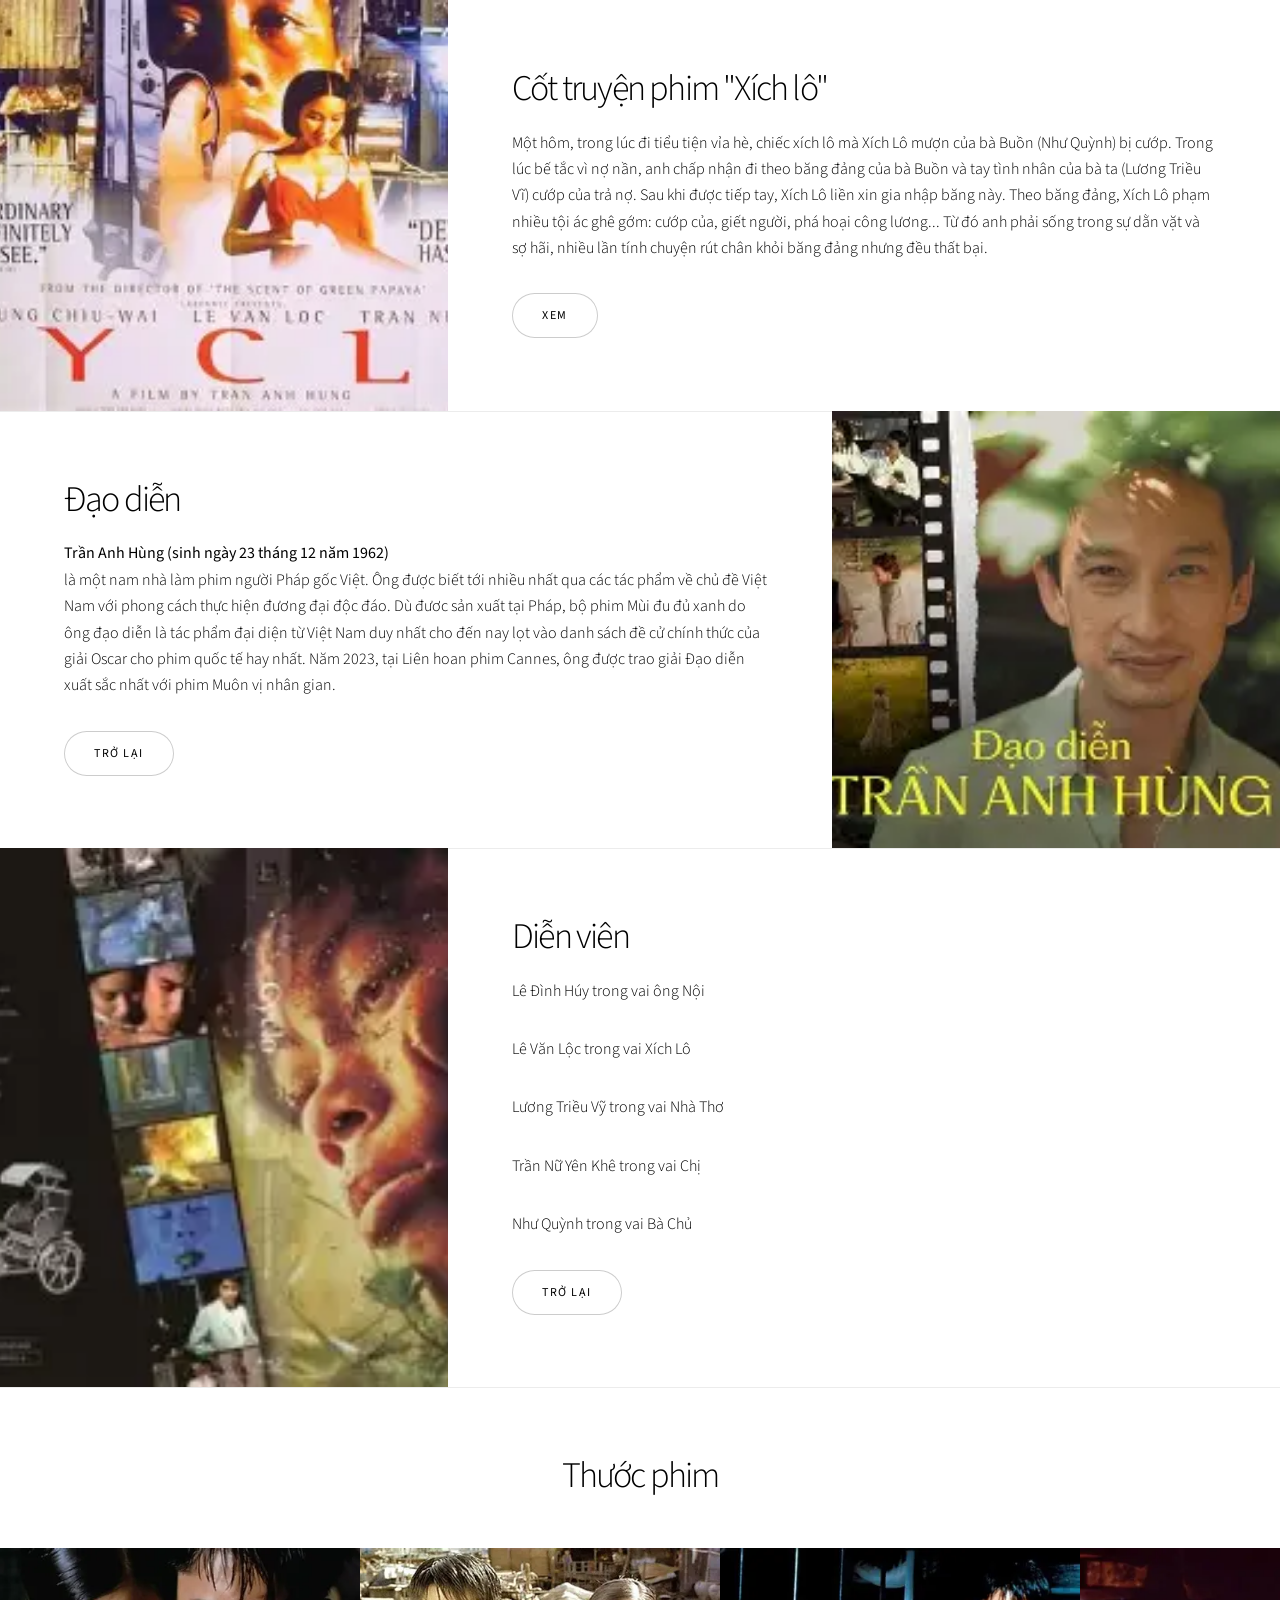
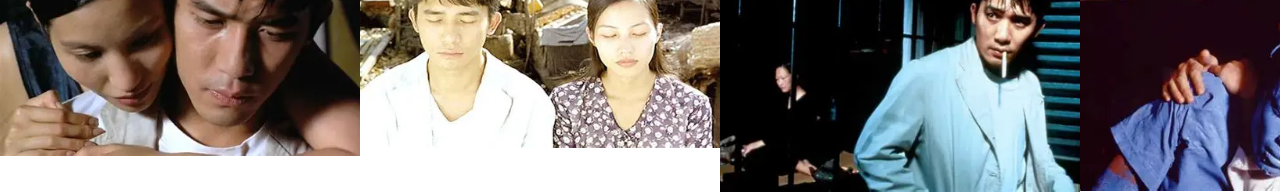
==== commit 5af3a10a: "Add files via upload" ====
--- a/index-demo 3.html
+++ b/index-demo 3.html
@@ -14,7 +14,7 @@
 				<!-- Spotlight -->
 					<section class="spotlight style1 orient-right content-align-left image-position-center onscroll-image-fade-in" id="first">
 						<div class="content">
-							<h2>Câu chuyện</h2>
+							<h2>Cốt truyện phim "Xích lô"</h2>
 							<p>Một hôm, trong lúc đi tiểu tiện vỉa hè, chiếc xích lô mà Xích Lô mượn của bà Buồn (Như Quỳnh) bị cướp. Trong lúc bế tắc vì nợ nần, anh chấp nhận đi theo băng đảng của bà Buồn và tay tình nhân của bà ta (Lương Triều Vĩ) cướp của trả nợ. Sau khi được tiếp tay, Xích Lô liền xin gia nhập băng này. Theo băng đảng, Xích Lô phạm nhiều tội ác ghê gớm: cướp của, giết người, phá hoại công lương... Từ đó anh phải sống trong sự dằn vặt và sợ hãi, nhiều lần tính chuyện rút chân khỏi băng đảng nhưng đều thất bại.</p>
 							<ul class="actions stacked">
 								<li><a href="Phim_Trailer/Xích lô.html" class="button">Xem</a></li>
